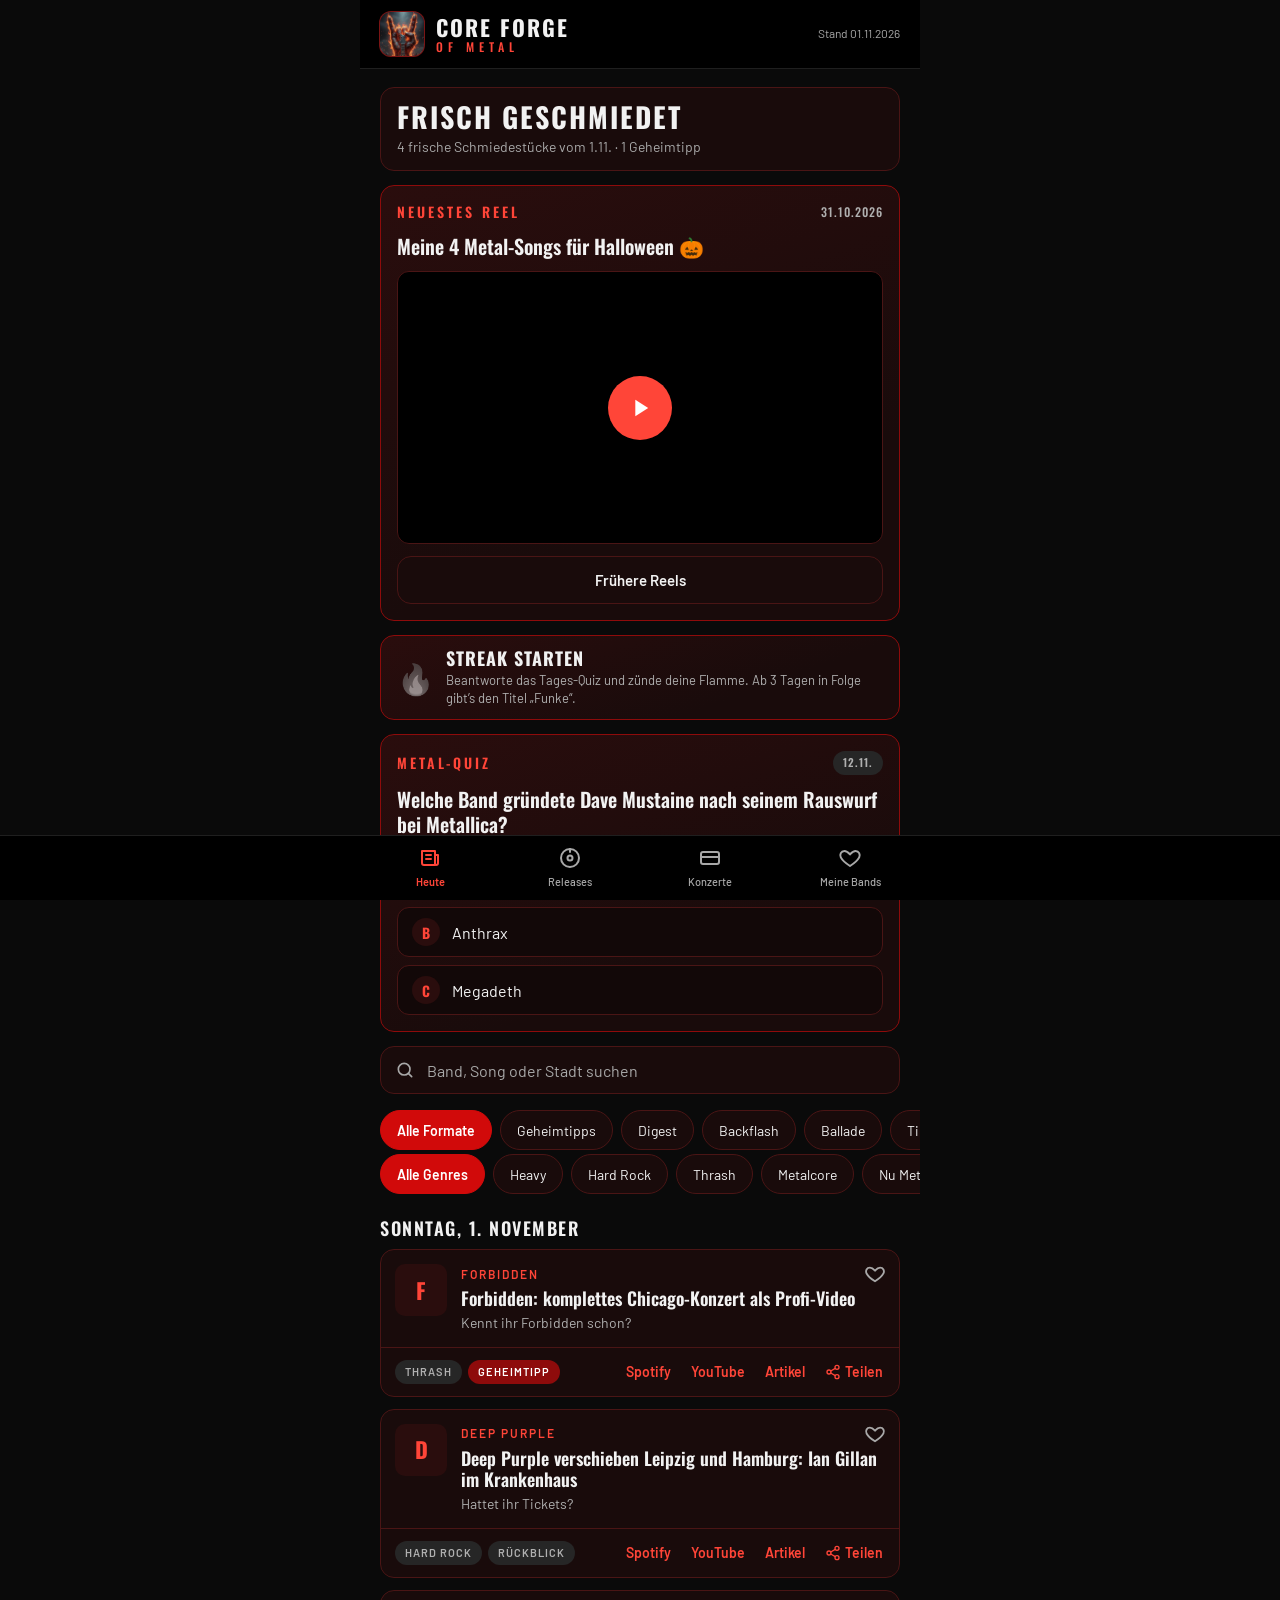
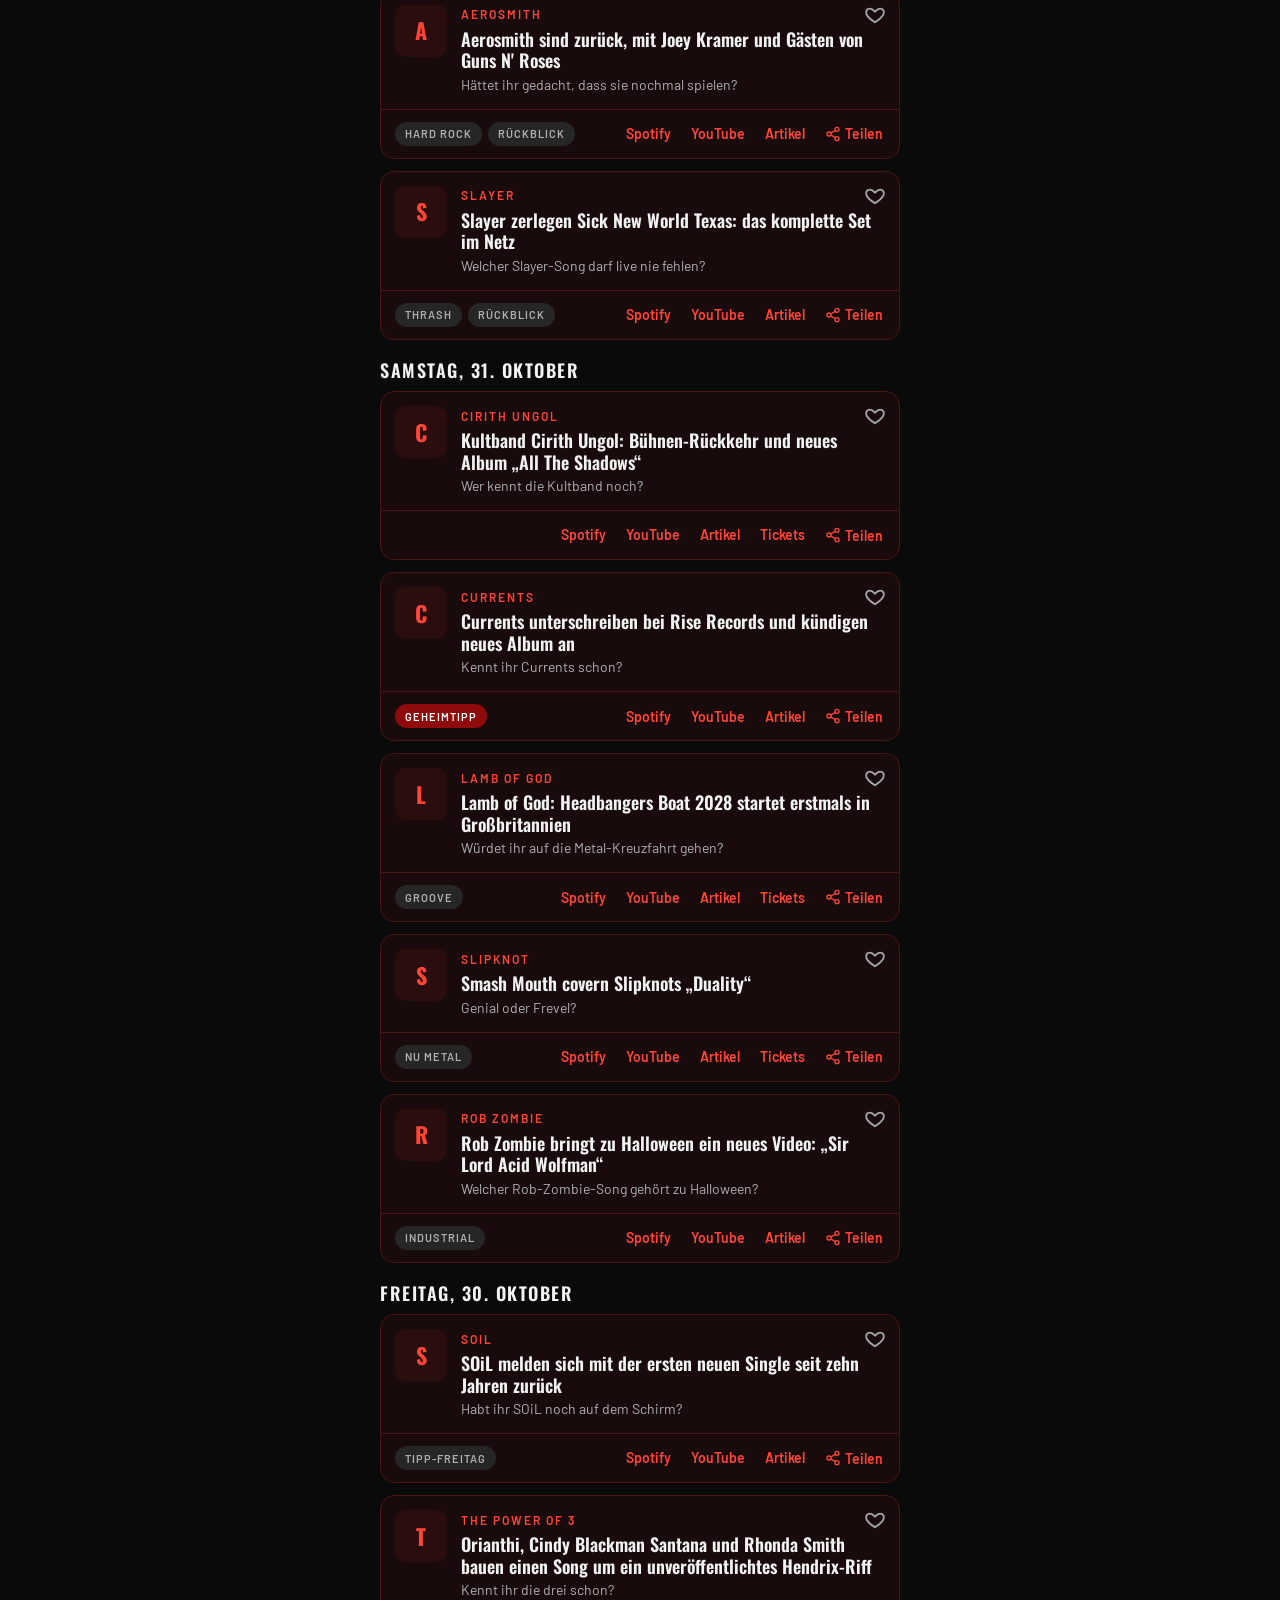
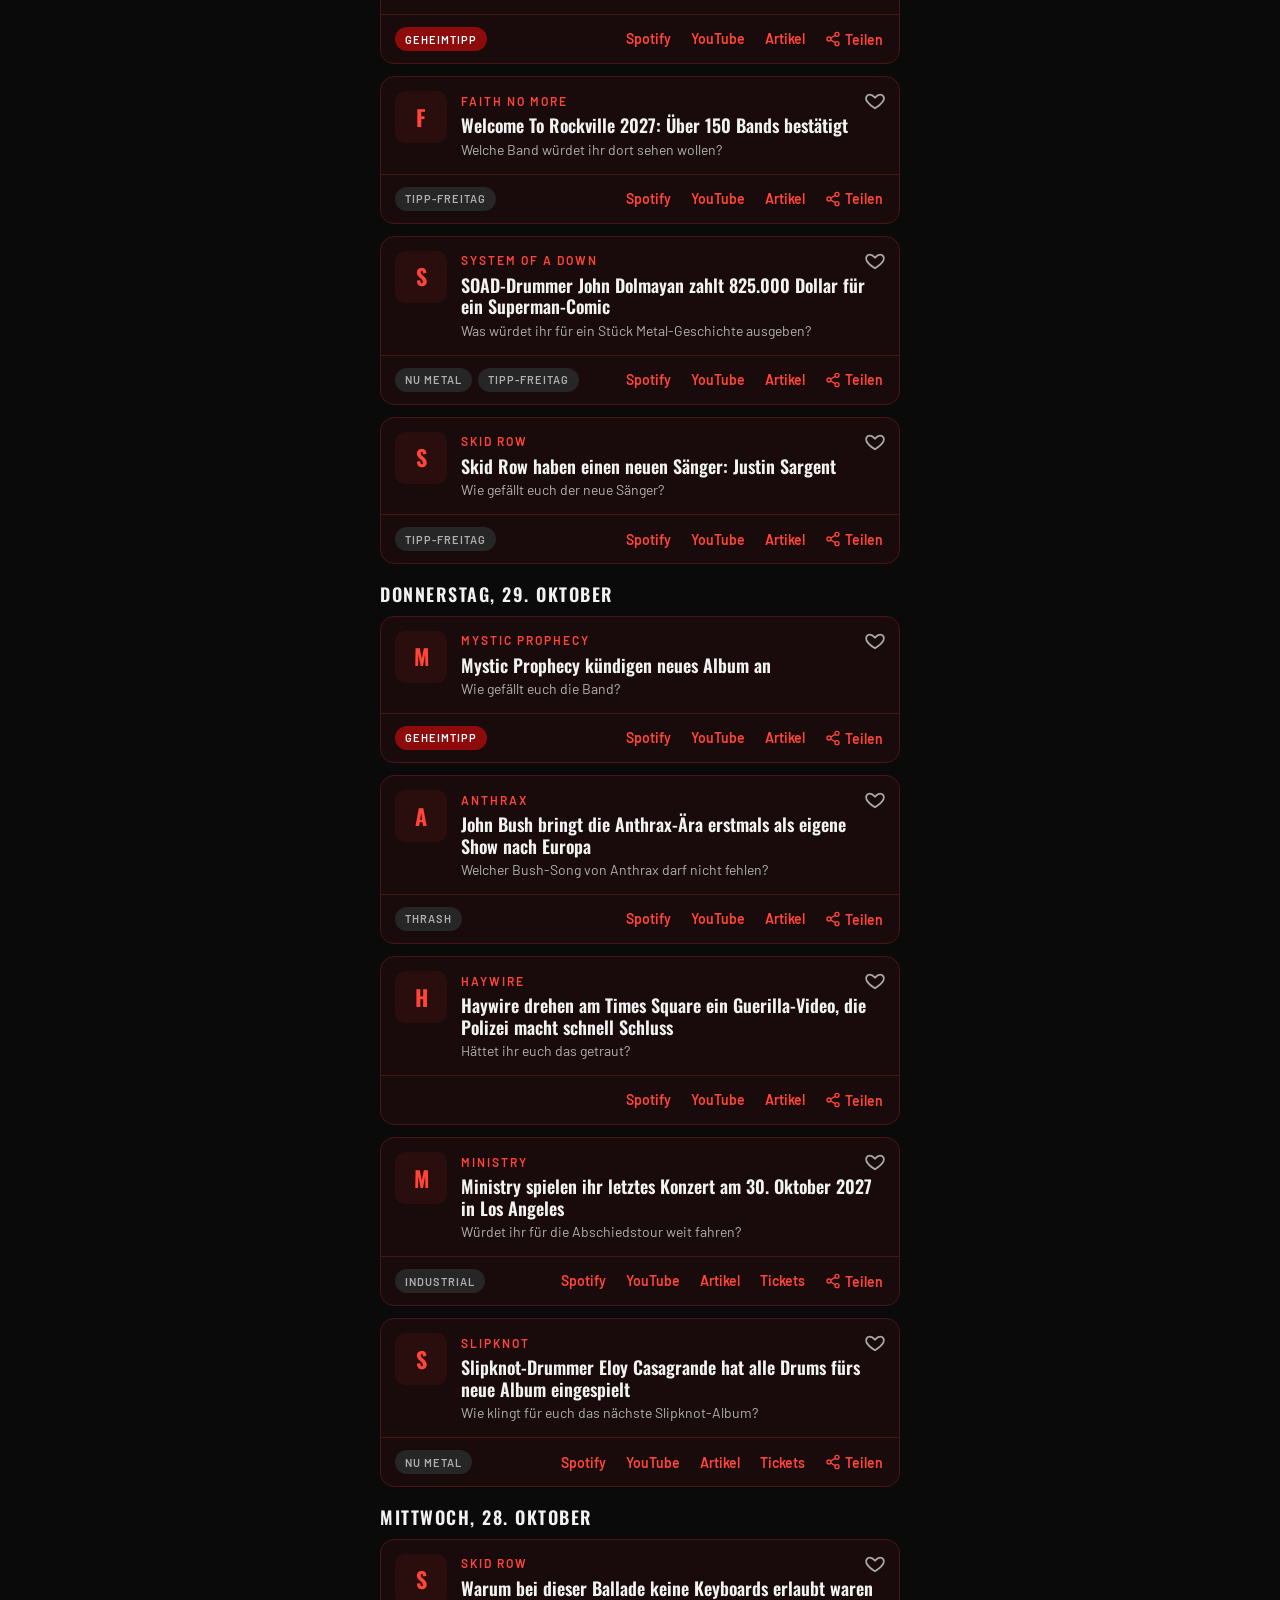
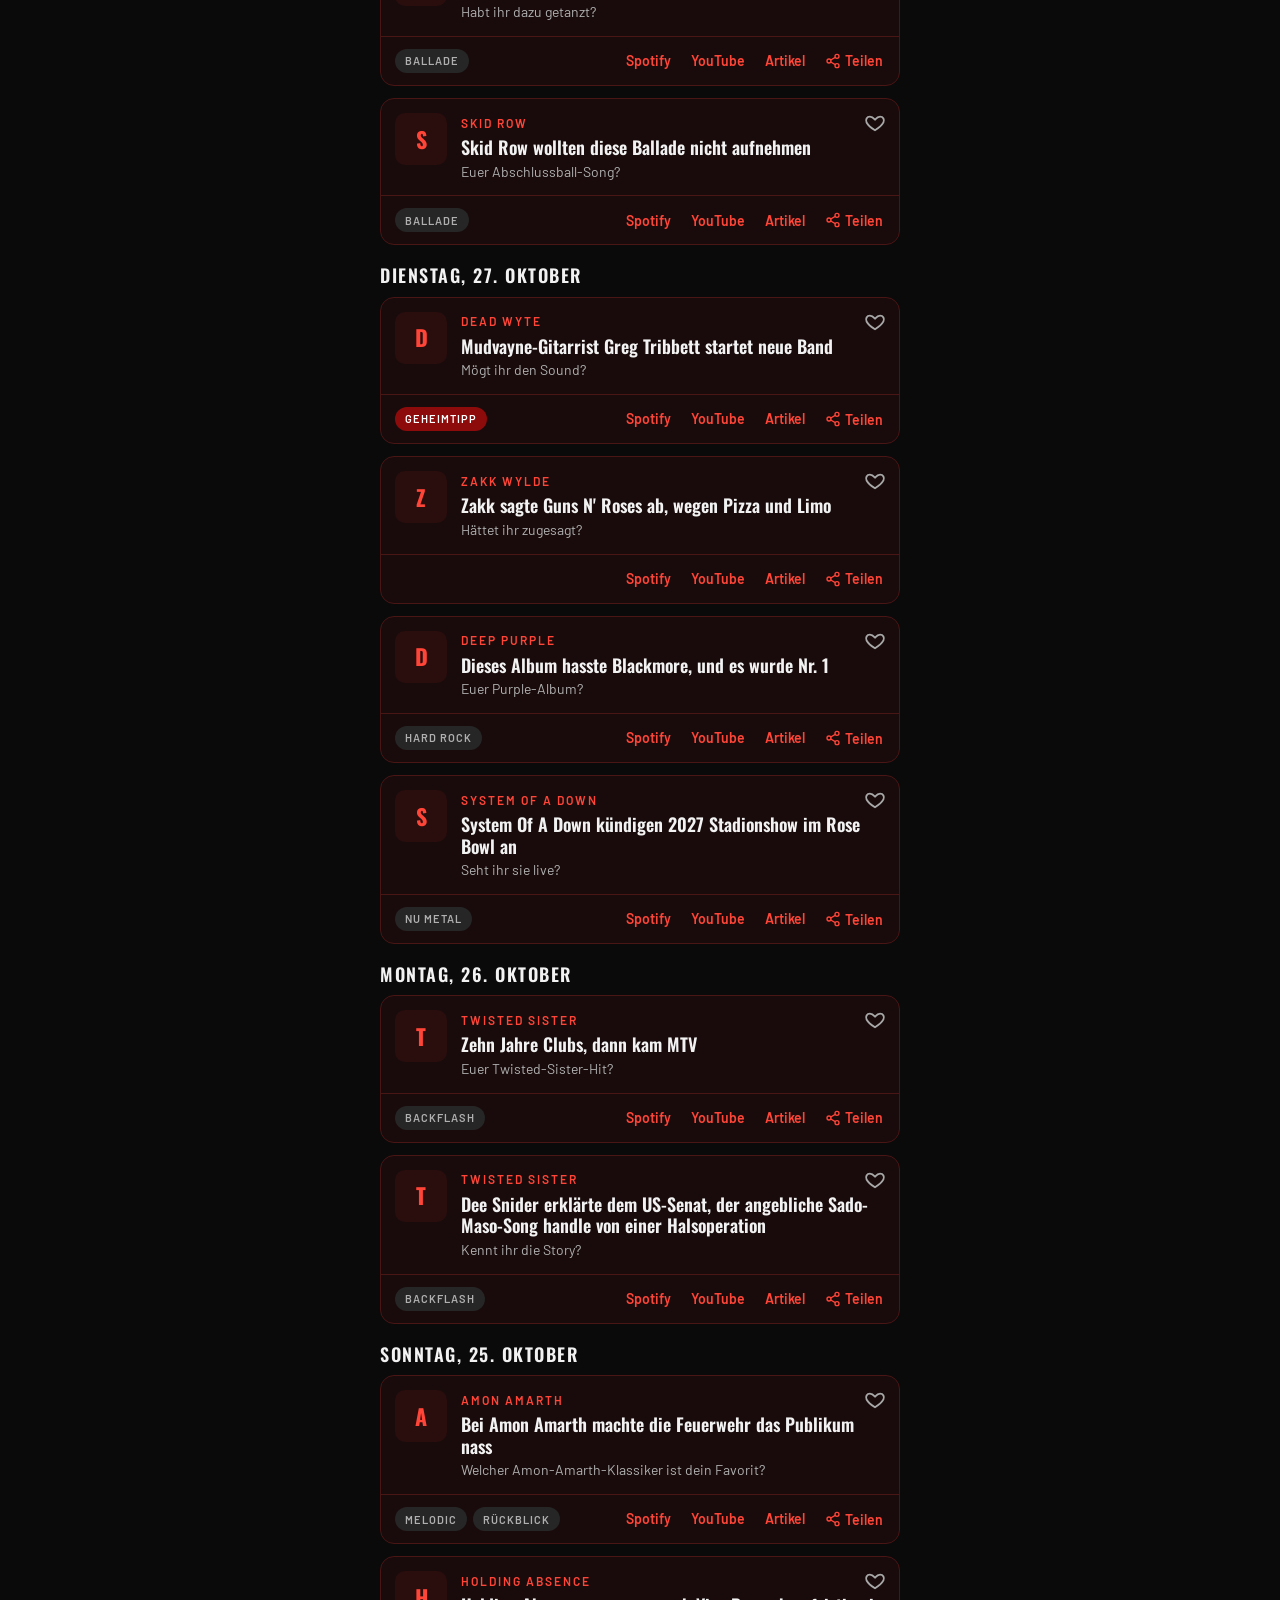
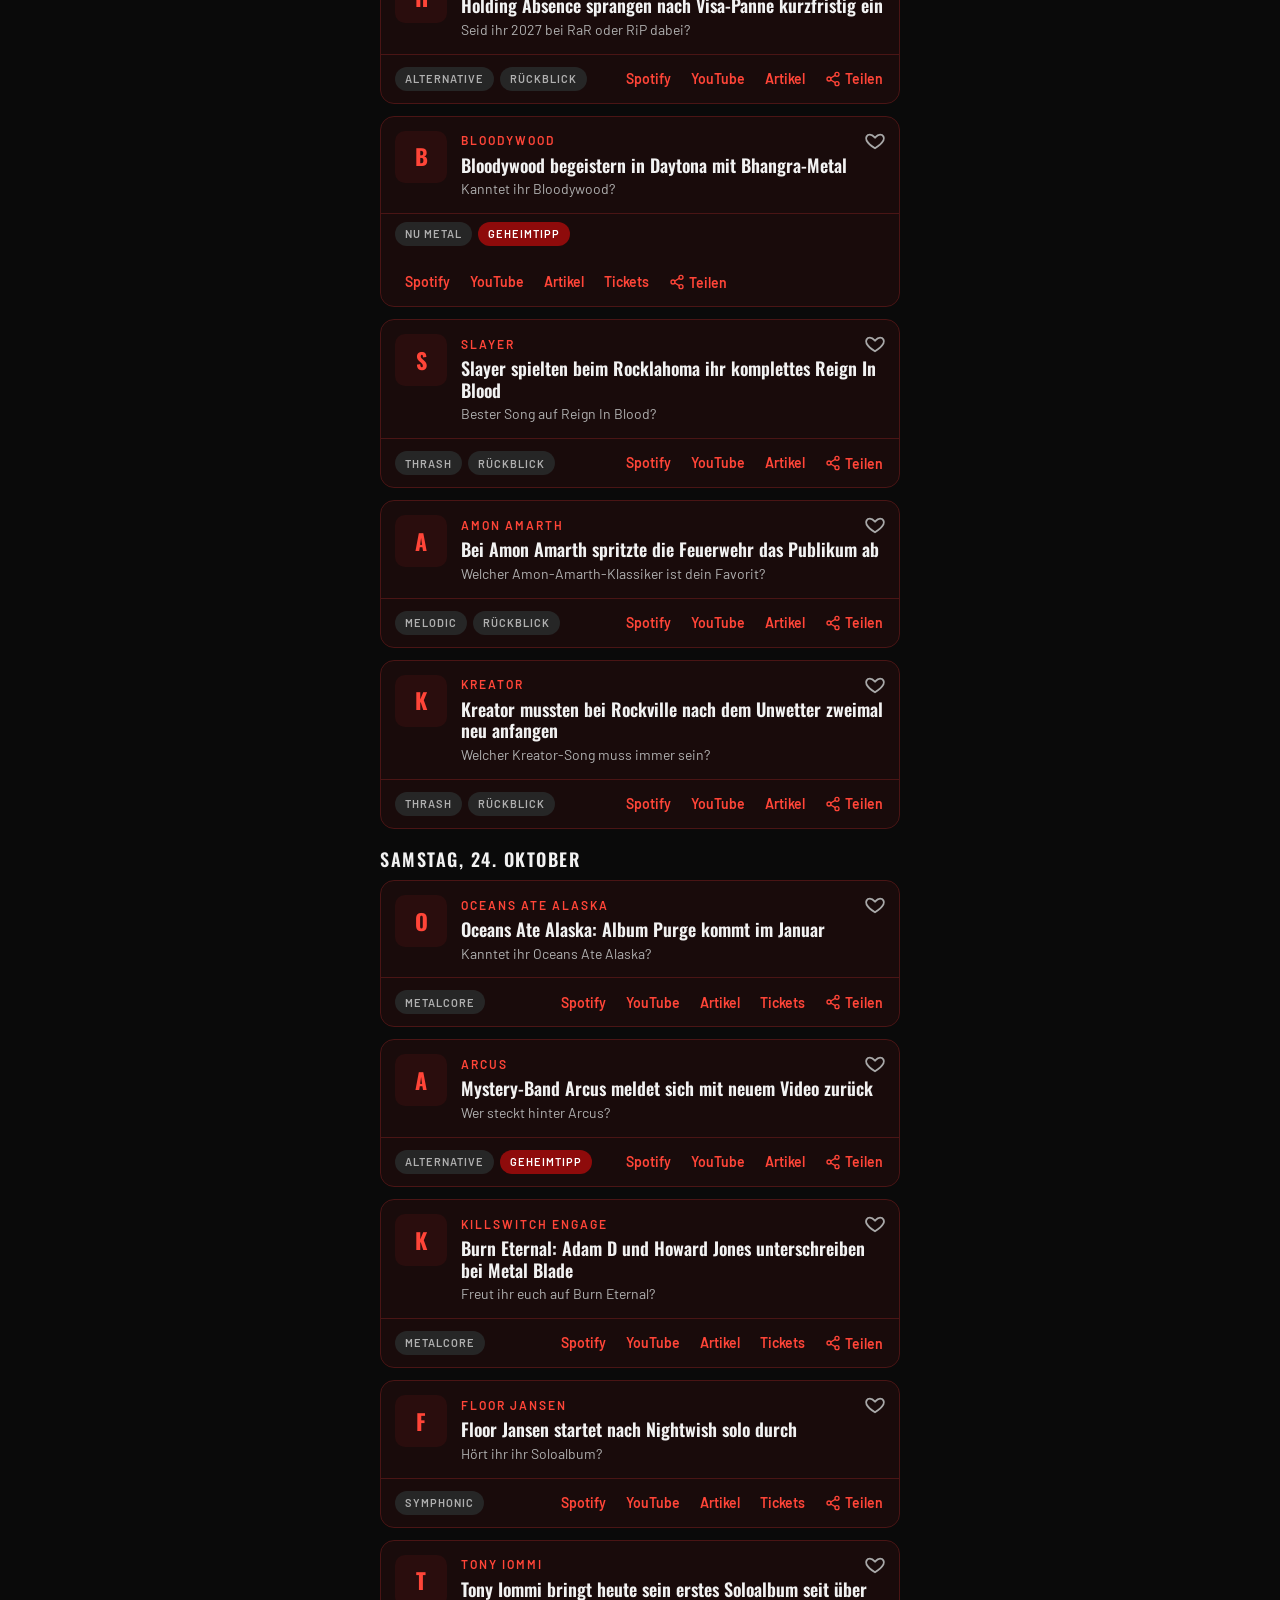
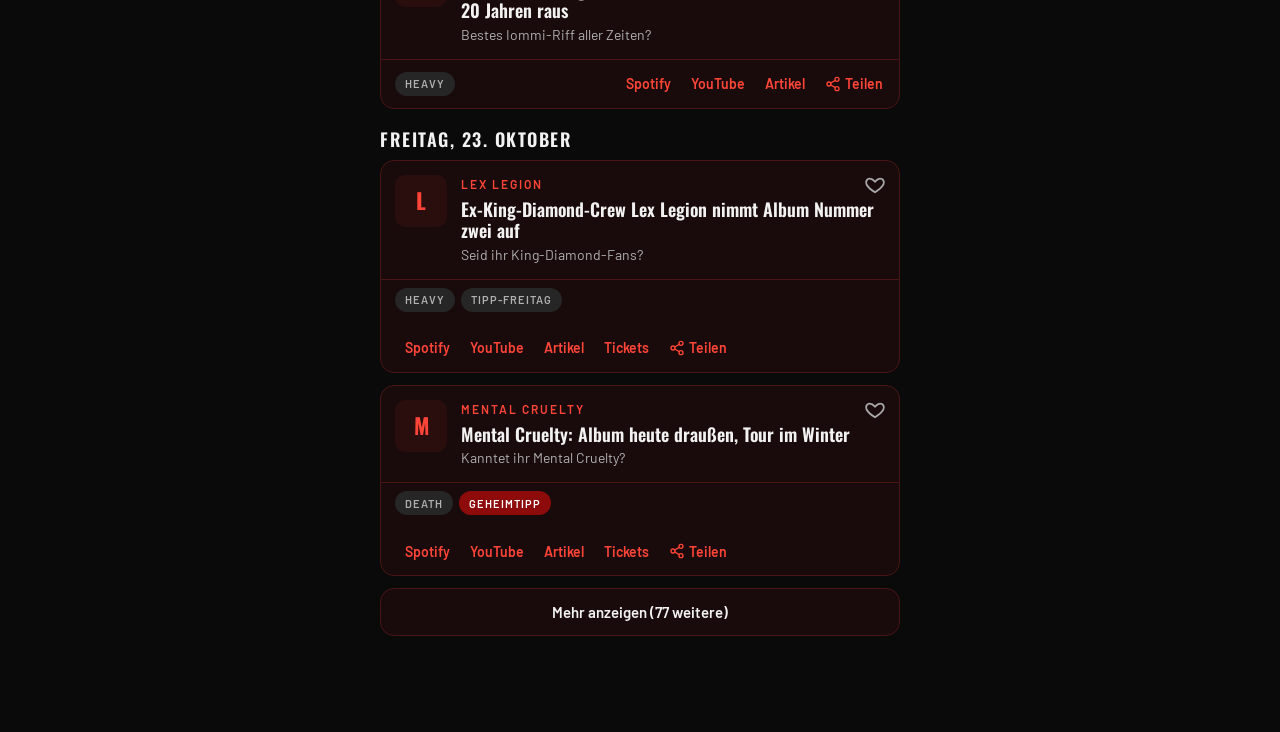
==== index.html @ 3e87880a "Add files via upload" ====
<!doctype html>
<html lang="de">
<head>
<meta charset="utf-8">
<meta name="viewport" content="width=device-width, initial-scale=1, viewport-fit=cover">
<title>Core Forge of Metal</title>
<meta name="description" content="Täglich Metal-News, Neuerscheinungen und Konzerte mit Ticketlinks – Core Forge of Metal.">
<meta name="theme-color" content="#000000">
<link rel="manifest" href="manifest.webmanifest">
<link rel="icon" type="image/png" sizes="32x32" href="icon-32.png">
<link rel="apple-touch-icon" href="icon-180.png">
<meta name="mobile-web-app-capable" content="yes">
<meta name="apple-mobile-web-app-capable" content="yes">
<meta name="apple-mobile-web-app-title" content="Core Forge">
<meta name="apple-mobile-web-app-status-bar-style" content="black">
<link rel="stylesheet" href="fonts.css">
<style>
:root{
  --bg:#0A0A0A; --bar:#000000; --line:#1F1F1F;
  --card:#190B0B; --card-line:#4A1515; --tint:#2A0D0D;
  --red:#D10A0A; --red-hi:#FF4538; --red-deep:#8E0B0B;
  --text:#F2F2F2; --muted:#A8A8A8; --soft:#B0B0B0;
}
*{box-sizing:border-box}
html{-webkit-text-size-adjust:100%}
body{margin:0;background:var(--bg);color:var(--text);font-family:'Barlow',system-ui,-apple-system,'Segoe UI',sans-serif;font-size:16px;line-height:1.4}
a{color:inherit}
button{font-family:inherit}
:focus-visible{outline:2px solid var(--red-hi);outline-offset:2px}

.app{max-width:560px;margin:0 auto;min-height:100vh;min-height:100dvh;display:flex;flex-direction:column}

.top{position:sticky;top:0;z-index:5;display:flex;align-items:center;justify-content:space-between;gap:12px;
  padding:calc(12px + env(safe-area-inset-top)) 20px 12px;background:var(--bar);border-bottom:1px solid var(--line)}
.brand{display:flex;align-items:center;gap:12px;min-width:0;text-decoration:none}
.brand img{width:44px;height:44px;border-radius:11px;display:block;flex:none;background:#2E0C0C;box-shadow:0 0 0 1px #7A1414}
.wm{display:flex;flex-direction:column;line-height:1}
.wm b{font-family:'Oswald',sans-serif;font-weight:700;font-size:22px;letter-spacing:2px;white-space:nowrap}
.wm span{font-family:'Oswald',sans-serif;font-weight:500;font-size:12px;letter-spacing:5px;color:var(--red-hi);margin-top:3px}
.stand{font-size:12px;color:var(--muted);text-align:right;line-height:1.3}

main{flex:1;padding:18px 20px calc(96px + env(safe-area-inset-bottom));display:flex;flex-direction:column;gap:14px;min-width:0}

.tabs{position:fixed;left:0;right:0;bottom:0;z-index:6;background:var(--bar);border-top:1px solid var(--line);padding-bottom:env(safe-area-inset-bottom)}
.tabs .in{display:flex;max-width:560px;margin:0 auto}
.tabs a{flex:1;min-height:64px;display:flex;flex-direction:column;align-items:center;justify-content:center;gap:4px;
  color:var(--muted);font-size:11px;font-weight:500;text-decoration:none}
.tabs a[aria-current="page"]{color:var(--red-hi);font-weight:600}
.tabs svg{display:block}

.head{display:flex;flex-direction:column;gap:4px;padding:14px 16px;background:var(--card);border:1px solid var(--card-line);border-radius:14px}
.head h1{margin:0;font-family:'Oswald',sans-serif;font-weight:700;font-size:28px;letter-spacing:2px;line-height:1.1}
.head p{margin:0;font-size:14px;color:var(--muted)}

.quiz{display:flex;flex-direction:column;gap:12px;padding:16px;background:linear-gradient(160deg,#2A0D0D 0%,var(--card) 70%);border:1px solid var(--red-deep);border-radius:14px}
.qk{display:flex;align-items:center;justify-content:space-between;font-family:'Oswald',sans-serif;font-weight:600;font-size:14px;letter-spacing:3px;color:var(--red-hi)}
.qq{margin:0;font-family:'Oswald',sans-serif;font-weight:600;font-size:20px;line-height:1.25}
.opts{display:flex;flex-direction:column;gap:8px}
.opt{display:flex;align-items:center;gap:12px;min-height:50px;padding:8px 14px;text-align:left;border:1px solid var(--card-line);border-radius:12px;background:#120808;color:var(--text);font-size:16px;cursor:pointer;width:100%}
.opt:disabled{cursor:default}
.opt .let{flex:none;width:28px;height:28px;border-radius:50%;background:var(--tint);color:var(--red-hi);font-family:'Oswald',sans-serif;font-weight:700;font-size:14px;display:flex;align-items:center;justify-content:center}
.opt .ot{flex:1;min-width:0;overflow-wrap:anywhere}
.opt .mark{flex:none;font-weight:700;font-size:18px}
.opt.ok{border-color:#2FBF71;background:#0E2417}
.opt.ok .mark{color:#4BE08E}
.opt.no{border-color:var(--red-hi);background:#2A0D0D}
.opt.no .mark{color:var(--red-hi)}
.res{display:flex;flex-direction:column;gap:4px;padding-top:4px;font-size:14px;line-height:1.4;color:var(--soft)}
.res strong{font-family:'Oswald',sans-serif;font-weight:700;font-size:16px;letter-spacing:1.5px}
.res .good{color:#4BE08E}.res .bad{color:var(--red-hi)}
.sr{position:absolute;left:-9999px}
.quiz.bar{padding:0}
.streak{display:flex;align-items:center;gap:12px;padding:12px 16px;background:linear-gradient(160deg,#2A0D0D 0%,var(--card) 70%);border:1px solid var(--red-deep);border-radius:14px}
.streak .sf{flex:none;font-size:30px;line-height:1}
.streak .sb{flex:1;min-width:0;display:flex;flex-direction:column;gap:2px}
.streak .st{font-family:'Oswald',sans-serif;font-weight:700;font-size:18px;letter-spacing:1px;line-height:1.2}
.streak .ss{font-size:13px;color:var(--soft);line-height:1.35}
.streak.off .sf{filter:grayscale(1);opacity:.55}
.streak .ok{color:#4BE08E}
.qbar{display:flex;align-items:center;gap:12px;width:100%;min-height:52px;padding:8px 16px;border:0;background:transparent;color:var(--text);text-align:left;cursor:pointer;border-radius:14px}
.qbar .qk-t{flex:none;font-family:'Oswald',sans-serif;font-weight:600;font-size:14px;letter-spacing:3px;color:var(--red-hi)}

.reel{display:flex;flex-direction:column;gap:12px;padding:16px;background:linear-gradient(160deg,#2A0D0D 0%,var(--card) 70%);border:1px solid var(--red-deep);border-radius:14px}
.reel .rk{display:flex;align-items:center;justify-content:space-between;font-family:'Oswald',sans-serif;font-weight:600;font-size:14px;letter-spacing:3px;color:var(--red-hi)}
.reel .rk .rd{font-size:12px;letter-spacing:1px;color:var(--soft);font-family:inherit;font-weight:400}
.reel .rt{margin:0;font-family:'Oswald',sans-serif;font-weight:600;font-size:20px;line-height:1.25}
.rframe{position:relative;width:100%;aspect-ratio:16/9;background:#000;border-radius:12px;overflow:hidden;border:1px solid var(--card-line)}
.rframe.play{aspect-ratio:auto;height:min(520px,72vh)}
.rframe img{width:100%;height:100%;object-fit:cover;display:block}
.rframe iframe{width:100%;height:100%;border:0;display:block}
.rplay{position:absolute;inset:0;display:flex;align-items:center;justify-content:center;width:100%;border:0;background:rgba(0,0,0,.28);cursor:pointer;color:#fff}
.rplay span{display:flex;align-items:center;justify-content:center;width:64px;height:64px;border-radius:50%;background:var(--red-hi,#E10600);box-shadow:0 2px 12px rgba(0,0,0,.5)}
.rmore[hidden]{display:none}
.rmore{display:flex;flex-direction:column;gap:6px;padding-top:2px}
.rmore a{display:flex;gap:10px;align-items:baseline;min-height:44px;padding:8px 0;color:var(--text);text-decoration:none;border-top:1px solid var(--card-line);font-size:15px}
.rmore a small{flex:none;color:var(--soft);font-size:12px}
.qbar .qb-s{flex:1;min-width:0;font-size:13px;color:var(--soft)}
.qbar svg{flex:none;color:var(--muted)}
.search{display:flex;align-items:center;gap:10px;height:48px;padding:0 14px;border:1px solid var(--card-line);border-radius:14px;background:var(--card)}
.search:focus-within{border-color:var(--red-hi)}
.search input{flex:1;min-width:0;border:0;outline:0;background:transparent;color:var(--text);font-family:inherit;font-size:16px}
.search input::placeholder{color:var(--muted)}
.search svg{flex:none}

.chips{display:flex;gap:8px;overflow-x:auto;scrollbar-width:none;margin:0 -20px;padding:2px 20px}
.chips::-webkit-scrollbar{display:none}
.chip{height:40px;padding:0 16px;flex:none;white-space:nowrap;border:1px solid var(--card-line);border-radius:20px;background:var(--card);color:var(--text);font-size:14px;cursor:pointer}
.chip[aria-pressed="true"]{background:var(--red);border-color:var(--red);color:#fff;font-weight:600}

.gh{margin:6px 0 -4px;font-family:'Oswald',sans-serif;font-weight:600;font-size:18px;letter-spacing:1.5px;text-transform:uppercase}
.list{display:flex;flex-direction:column;gap:12px}

.card{display:flex;flex-direction:column;background:var(--card);border:1px solid var(--card-line);border-radius:14px}
.row{display:flex;gap:14px;padding:14px;min-width:0}
.avatar{width:52px;height:52px;flex:none;border-radius:10px;background:var(--tint);display:flex;align-items:center;justify-content:center;
  font-family:'Oswald',sans-serif;font-weight:700;font-size:22px;color:var(--red-hi)}
.avatar.pic{width:64px;height:64px;overflow:hidden;background:#000;box-shadow:0 0 0 1px var(--card-line)}
.avatar.pic img{width:100%;height:100%;object-fit:cover;display:block}
.body{display:flex;flex-direction:column;gap:4px;min-width:0;flex:1}
.band{font-size:12px;font-weight:600;letter-spacing:2px;color:var(--red-hi);text-transform:uppercase;overflow-wrap:anywhere}
.hl{font-family:'Oswald',sans-serif;font-weight:600;font-size:18px;line-height:1.2;overflow-wrap:anywhere}
.q{font-size:14px;line-height:1.35;color:var(--soft)}
.foot{display:flex;align-items:center;justify-content:space-between;gap:8px;flex-wrap:wrap;padding:2px 6px 2px 14px;border-top:1px solid var(--card-line)}
.pills{display:flex;align-items:center;gap:6px;flex-wrap:wrap;padding:6px 0}
.pill{height:24px;padding:0 10px;border-radius:12px;background:#262626;color:var(--soft);font-size:11px;font-weight:600;letter-spacing:1px;display:inline-flex;align-items:center;text-transform:uppercase}
.pill.hot{background:var(--red-deep);color:#fff}
.acts{display:flex;gap:0}
.lnk{min-height:44px;padding:0 10px;display:inline-flex;align-items:center;color:var(--red-hi);font-weight:600;font-size:14px;text-decoration:none}

.date{width:58px;height:64px;flex:none;border-radius:10px;background:var(--red-deep);display:flex;flex-direction:column;align-items:center;justify-content:center;line-height:1.05;color:#fff}
.date small{font-size:11px;font-weight:600;letter-spacing:1px}
.date b{font-family:'Oswald',sans-serif;font-weight:700;font-size:26px}
.when{align-items:center}
.sub{font-size:13px;color:var(--soft);overflow-wrap:anywhere}
.where{font-size:13px;font-weight:600;color:var(--red-hi)}
.ticket{display:flex;flex-direction:column;align-items:center;gap:4px;flex:none;max-width:120px}
.btn{min-height:44px;padding:0 14px;border-radius:10px;background:var(--red);color:#fff;font-weight:600;font-size:14px;text-decoration:none;display:inline-flex;align-items:center;gap:6px}
.ticket small{font-size:11px;color:var(--muted);max-width:100%;overflow:hidden;text-overflow:ellipsis;white-space:nowrap}

.empty{padding:28px 16px;text-align:center;color:var(--muted);border:1px dashed var(--card-line);border-radius:14px;display:flex;flex-direction:column;align-items:center;gap:12px}
.empty strong{color:var(--text);font-family:'Oswald',sans-serif;font-weight:600;font-size:18px;letter-spacing:1px}
.more,.again{min-height:48px;padding:0 20px;border:1px solid var(--card-line);border-radius:14px;background:var(--card);color:var(--text);font-weight:600;font-size:15px;cursor:pointer}
.again{background:var(--red);border-color:var(--red);color:#fff}
.note{font-size:12px;color:var(--muted);text-align:center;padding:8px 0 0}
.bandrow{display:flex;align-items:center;justify-content:space-between;gap:8px;min-width:0}
.fav{flex:none;width:40px;height:40px;margin:-10px -10px -10px 0;border:0;background:transparent;color:var(--muted);cursor:pointer;display:inline-flex;align-items:center;justify-content:center;border-radius:20px}
.fav[aria-pressed="true"]{color:var(--red-hi)}
.share{min-height:44px;padding:0 10px;display:inline-flex;align-items:center;gap:4px;border:0;background:transparent;color:var(--red-hi);font-weight:600;font-size:14px;cursor:pointer}
.mychips{display:flex;flex-wrap:wrap;gap:8px}
.mychip{height:36px;padding:0 8px 0 14px;display:inline-flex;align-items:center;gap:6px;border:1px solid var(--red-deep);border-radius:18px;background:var(--tint);color:var(--text);font-size:14px;cursor:pointer}
.mychip span{color:var(--muted);font-size:16px;line-height:1}
.sugg{display:flex;flex-wrap:wrap;gap:8px}
.sugg .chip{height:36px}
.sec{display:flex;flex-direction:column;gap:12px}

/* Start-Animation: Die Schmiede wird angeheizt */
#splash{position:fixed;inset:0;z-index:100;display:flex;flex-direction:column;align-items:center;justify-content:center;gap:22px;
  background:radial-gradient(ellipse at 50% 62%,#3A0D0A 0%,#140505 45%,#000 80%);opacity:1;transition:opacity .5s ease}
#splash.out{opacity:0;pointer-events:none}
#splash .logo{position:relative;width:132px;height:132px;border-radius:30px;display:block;background:#2E0C0C;
  box-shadow:0 0 0 1px #7A1414,0 0 40px 6px rgba(209,10,10,.55)}
#splash .name{font-family:'Oswald',sans-serif;font-weight:700;font-size:26px;letter-spacing:4px;text-align:center;line-height:1.05}
#splash .name span{display:block;font-weight:500;font-size:13px;letter-spacing:7px;color:var(--red-hi);margin-top:6px}
#splash .heat{width:200px;height:6px;border-radius:3px;background:#2A0D0D;overflow:hidden}
#splash .heat i{display:block;height:100%;width:100%;border-radius:3px;background:linear-gradient(90deg,#8E0B0B,#FF4538,#FFB347);transform-origin:left;transform:scaleX(.08)}
#splash .msg{font-family:'Oswald',sans-serif;font-weight:500;font-size:13px;letter-spacing:3px;color:var(--muted);text-transform:uppercase;text-align:center;padding:0 24px}
#splash .sparks{position:absolute;left:0;right:0;bottom:0;height:60%;overflow:hidden;pointer-events:none}
#splash .sparks b{position:absolute;bottom:-10px;width:4px;height:4px;border-radius:50%;background:#FFB347;box-shadow:0 0 8px 2px rgba(255,120,40,.8);opacity:0}
@media (prefers-reduced-motion:no-preference){
  #splash .logo{animation:glow 1.3s ease-in-out infinite alternate}
  #splash .heat i{animation:heat 1.6s cubic-bezier(.3,.1,.2,1) forwards}
  #splash .sparks b{animation:rise 2.4s ease-out infinite}
  #splash .sparks b:nth-child(1){left:12%;animation-delay:.0s}
  #splash .sparks b:nth-child(2){left:27%;animation-delay:.7s;width:3px;height:3px}
  #splash .sparks b:nth-child(3){left:41%;animation-delay:1.3s}
  #splash .sparks b:nth-child(4){left:58%;animation-delay:.3s;width:3px;height:3px}
  #splash .sparks b:nth-child(5){left:73%;animation-delay:1.0s}
  #splash .sparks b:nth-child(6){left:88%;animation-delay:1.7s;width:3px;height:3px}
  @keyframes glow{from{box-shadow:0 0 0 1px #7A1414,0 0 26px 2px rgba(209,10,10,.4)}to{box-shadow:0 0 0 1px #B01818,0 0 56px 12px rgba(255,69,56,.7)}}
  @keyframes heat{to{transform:scaleX(1)}}
  @keyframes rise{0%{transform:translateY(0) translateX(0);opacity:0}15%{opacity:1}100%{transform:translateY(-52vh) translateX(18px);opacity:0}}
}
@media (prefers-reduced-motion:reduce){#splash .heat i{transform:scaleX(1)}}

@media (prefers-reduced-motion:no-preference){
  .chip,.btn,.lnk,.more{transition:background-color .15s,color .15s,border-color .15s}
}
</style>
<script defer src="https://cloud.umami.is/script.js" data-website-id="c1e14aed-bec6-45b7-9173-d018866ce0a5" data-domains="coreforgeofmetal.de"></script>
</head>
<body>
<div id="splash" role="status" aria-live="polite">
  <div class="sparks" aria-hidden="true"><b></b><b></b><b></b><b></b><b></b><b></b></div>
  <img class="logo" src="icon-192.png" width="132" height="132" alt="">
  <div class="name">CORE FORGE<span>OF METAL</span></div>
  <div class="heat" aria-hidden="true"><i></i></div>
  <div class="msg">Die Schmiede wird angeheizt …</div>
</div>
<script>
(function () {
  try {
    if (sessionStorage.getItem('cfom-splash')) { var s = document.getElementById('splash'); if (s) s.parentNode.removeChild(s); }
    else { sessionStorage.setItem('cfom-splash', '1'); }
  } catch (e) {}
})();
</script>
<div class="app">
  <header class="top">
    <a class="brand" href="#news" aria-label="Core Forge of Metal – zu den News">
      <img src="icon-192.png" width="44" height="44" alt="">
      <span class="wm"><b>CORE FORGE</b><span>OF METAL</span></span>
    </a>
    <div class="stand" id="stand" aria-live="polite"></div>
  </header>
  <main id="view" tabindex="-1">
    <noscript><p class="empty">Für diese App wird JavaScript benötigt. Aktiviere es in deinem Browser und lade die Seite neu.</p></noscript>
  </main>
  <nav class="tabs" aria-label="Hauptnavigation"><div class="in" id="tabs"></div></nav>
</div>

<script>
(function () {
  'use strict';

  /* ---------- Hilfsfunktionen ---------- */
  var DATA_URL = 'data/data.json';
  var PAGE = 40;

  function el(tag, props) {
    var n = document.createElement(tag);
    if (props) Object.keys(props).forEach(function (k) {
      var v = props[k];
      if (v === null || v === undefined || v === false) return;
      if (k === 'class') n.className = v;
      else if (k === 'text') n.textContent = v;
      else if (k.indexOf('on') === 0) n.addEventListener(k.slice(2), v);
      else n.setAttribute(k, v === true ? '' : v);
    });
    for (var i = 2; i < arguments.length; i++) append(n, arguments[i]);
    return n;
  }
  function append(n, c) {
    if (c === null || c === undefined || c === false) return;
    if (Array.isArray(c)) { c.forEach(function (x) { append(n, x); }); return; }
    n.appendChild(c.nodeType ? c : document.createTextNode(String(c)));
  }
  function svg(path, size, extra) {
    var t = document.createElement('template');
    t.innerHTML = '<svg width="' + (size || 24) + '" height="' + (size || 24) + '" viewBox="0 0 24 24" fill="none" stroke="currentColor" stroke-width="2" stroke-linecap="round" stroke-linejoin="round" aria-hidden="true"' + (extra || '') + '>' + path + '</svg>';
    return t.content.firstChild;
  }
  function safeUrl(u) { return (typeof u === 'string' && /^https?:\/\//i.test(u)) ? u : null; }
  function host(u) { try { return new URL(u).hostname.replace(/^www\./, ''); } catch (e) { return ''; } }
  function norm(s) { return String(s || '').normalize('NFD').replace(/[̀-ͯ]/g, '').toLowerCase(); }
  function parseDay(s) {
    var m = /^(\d{4})-(\d{2})-(\d{2})/.exec(s || '');
    return m ? new Date(+m[1], +m[2] - 1, +m[3]) : null;
  }
  var now = new Date();
  var today = new Date(now.getFullYear(), now.getMonth(), now.getDate());
  function dayDiff(d) { return Math.round((d - today) / 86400000); }
  var MON = ['JAN', 'FEB', 'MÄR', 'APR', 'MAI', 'JUN', 'JUL', 'AUG', 'SEP', 'OKT', 'NOV', 'DEZ'];
  function dayHeading(d) {
    var diff = dayDiff(d);
    if (diff === 0) return 'Heute';
    if (diff === -1) return 'Gestern';
    var o = { weekday: 'long', day: 'numeric', month: 'long' };
    if (d.getFullYear() !== today.getFullYear()) o.year = 'numeric';
    return d.toLocaleDateString('de-DE', o);
  }
  function monthHeading(d) {
    return d.toLocaleDateString('de-DE', { month: 'long', year: 'numeric' });
  }
  var regionNames = null;
  try { regionNames = new Intl.DisplayNames(['de'], { type: 'region' }); } catch (e) { /* ältere Browser */ }
  function country(code) {
    if (!code) return '';
    try { return regionNames ? regionNames.of(String(code).toUpperCase()) : code; } catch (e) { return code; }
  }
  function groupBy(items, keyFn) {
    var groups = [], idx = {};
    items.forEach(function (it) {
      var k = keyFn(it);
      if (!(k in idx)) { idx[k] = groups.length; groups.push({ key: k, items: [] }); }
      groups[idx[k]].items.push(it);
    });
    return groups;
  }

  /* ---------- Umami-Ereignisse ---------- */
  function track(name) { try { if (window.umami && typeof window.umami.track === 'function') window.umami.track(name); } catch (e) { /* egal */ } }

  /* ---------- Meine Bands (nur im Browser dieses Geräts gespeichert) ---------- */
  var FAV_KEY = 'cfom-fav';
  function favList() { try { var v = JSON.parse(localStorage.getItem(FAV_KEY) || '[]'); return Array.isArray(v) ? v : []; } catch (e) { return []; } }
  function favSave(v) { try { localStorage.setItem(FAV_KEY, JSON.stringify(v)); } catch (e) { /* ohne Speicher weiter */ } }
  function isFav(slug) { return !!slug && favList().indexOf(slug) !== -1; }
  function toggleFav(slug) {
    var v = favList(), i = v.indexOf(slug);
    if (i === -1) { v.push(slug); track('fav-add'); } else { v.splice(i, 1); track('fav-remove'); }
    favSave(v);
    return i === -1;
  }
  var HEART = '<path d="M12 20s-7-4.4-9.2-8.6C1.4 8.6 3 5 6.5 5c2 0 3.5 1.2 5.5 3.4C14 6.2 15.5 5 17.5 5 21 5 22.6 8.6 21.2 11.4 19 15.6 12 20 12 20z"/>';
  function favBtn(slug, band) {
    if (!slug) return null;
    var on = isFav(slug);
    var b = el('button', { class: 'fav', type: 'button', 'aria-pressed': on ? 'true' : 'false',
      'aria-label': (on ? band + ' aus Meine Bands entfernen' : band + ' zu Meine Bands hinzufügen'),
      onclick: function () {
        var now = toggleFav(slug);
        if (state.tab === 'fav') { renderView(); return; }
        document.querySelectorAll('.fav[data-slug="' + slug + '"]').forEach(function (x) {
          x.setAttribute('aria-pressed', now ? 'true' : 'false');
          x.setAttribute('aria-label', now ? band + ' aus Meine Bands entfernen' : band + ' zu Meine Bands hinzufügen');
          x.replaceChild(svg(HEART, 22, now ? ' fill="currentColor"' : ''), x.firstChild);
        });
      } }, svg(HEART, 22, on ? ' fill="currentColor"' : ''));
    b.setAttribute('data-slug', slug);
    return b;
  }

  /* ---------- Teilen ---------- */
  var APP_URL = 'https://www.coreforgeofmetal.de';
  function shareBtn(n) {
    var text = (n.band ? n.band + ': ' : '') + (n.headline || '') + ' \u2013 mehr in der Core Forge App:';
    return el('button', { class: 'share', type: 'button', 'aria-label': 'Meldung teilen: ' + (n.headline || ''),
      onclick: function () {
        track('share');
        if (navigator.share) { navigator.share({ title: 'Core Forge of Metal', text: text, url: APP_URL }).catch(function () {}); }
        else { window.open('https://wa.me/?text=' + encodeURIComponent(text + ' ' + APP_URL), '_blank', 'noopener'); }
      } }, svg('<circle cx="18" cy="5" r="3"/><circle cx="6" cy="12" r="3"/><circle cx="18" cy="19" r="3"/><path d="M8.6 13.5l6.8 4M15.4 6.5l-6.8 4"/>', 16), 'Teilen');
  }

  /* ---------- Daten ---------- */
  var data = null, bandMap = {}, ticketByBand = {};
  function bandGenres(slug) { return (bandMap[slug] && bandMap[slug].genres) || []; }

  function load() {
    return fetch(DATA_URL, { cache: 'no-cache' }).then(function (r) {
      if (!r.ok) throw new Error('HTTP ' + r.status);
      return r.json();
    }).then(function (d) {
      d = d || {};
      ['bands', 'news', 'concerts', 'releases', 'quiz', 'reels'].forEach(function (k) { if (!Array.isArray(d[k])) d[k] = []; });
      d.news = d.news.filter(function (n) { var x = parseDay(n && n.date); return !x || x <= today; });
      data = d;
      bandMap = {};
      d.bands.forEach(function (b) { if (b && b.slug) bandMap[b.slug] = b; });
      ticketByBand = {};
      d.concerts.forEach(function (c) {
        if (!c || !c.band_slug || !safeUrl(c.ticket_url)) return;
        var dt = parseDay(c.date);
        if (!dt || dt < today) return;
        var cur = ticketByBand[c.band_slug];
        var isDe = String(c.country).toUpperCase() === 'DE', curDe = cur && String(cur.country).toUpperCase() === 'DE';
        if (!cur || (isDe && !curDe) || (isDe === curDe && String(c.date) < String(cur.date))) ticketByBand[c.band_slug] = c;
      });
    });
  }

  /* Dynamische Zeile unter "Frisch geschmiedet" */
  function newsSub() {
    var fallback = 'Die Metal-News des Tages – heiß vom Amboss.';
    if (!data || !data.news.length) return fallback;
    var max = '';
    data.news.forEach(function (n) { if (n.date && String(n.date) > max) max = String(n.date); });
    var d = parseDay(max);
    if (!d) return fallback;
    var items = data.news.filter(function (n) { return String(n.date) === max; });
    var tips = items.filter(function (n) { return n.is_tip === true; }).length;
    var diff = dayDiff(d);
    var when = diff === 0 ? 'heute' : diff === -1 ? 'gestern' : 'vom ' + d.toLocaleDateString('de-DE', { day: 'numeric', month: 'numeric' });
    var s = items.length + (items.length === 1 ? ' frisches Schmiedestück ' : ' frische Schmiedestücke ') + when;
    if (tips) s += ' · ' + tips + (tips === 1 ? ' Geheimtipp' : ' Geheimtipps');
    return s;
  }


  /* ---------- Reel des Tages ---------- */
  function ytId(u) {
    var m = String(u || '').match(/(?:youtube\.com\/(?:shorts\/|embed\/|watch\?(?:.*&)?v=)|youtu\.be\/)([A-Za-z0-9_-]{11})/);
    return m ? m[1] : null;
  }
  function sortedReels() {
    return (data.reels || []).filter(function (r) { return r && r.title && safeUrl(r.url); })
      .sort(function (a, b) { return String(b.date).localeCompare(String(a.date)); });
  }
  function reelCard() {
    var list = sortedReels();
    if (!list.length) return null;
    var r = list[0];
    var d = parseDay(r.date), diff = d ? dayDiff(d) : null;
    var kicker = diff === 0 ? 'REEL DES TAGES' : 'NEUESTES REEL';
    var when = d ? d.toLocaleDateString('de-DE', { day: 'numeric', month: 'numeric', year: 'numeric' }) : '';
    var box = el('section', { class: 'reel', 'aria-label': 'Reel des Tages' });
    box.appendChild(el('div', { class: 'rk' }, el('span', null, kicker), el('span', { class: 'rd' }, when)));
    box.appendChild(el('h2', { class: 'rt' }, r.title));
    var id = ytId(r.url);
    if (id) {
      var frame = el('div', { class: 'rframe' });
      var img = el('img', { src: 'https://i.ytimg.com/vi/' + id + '/hqdefault.jpg', alt: '', loading: 'lazy' });
      img.addEventListener('error', function () { img.style.display = 'none'; });
      var btn = el('button', { class: 'rplay', type: 'button', 'aria-label': 'Reel abspielen: ' + r.title,
        onclick: function () {
          frame.className = 'rframe play';
          frame.textContent = '';
          frame.appendChild(el('iframe', { src: 'https://www.youtube-nocookie.com/embed/' + id + '?autoplay=1&rel=0&playsinline=1',
            title: r.title, allow: 'autoplay; encrypted-media; picture-in-picture; fullscreen', allowfullscreen: true }));
        } }, el('span', null, svg('<path d="M8 5v14l11-7z" fill="currentColor" stroke="none"/>', 28)));
      frame.appendChild(img); frame.appendChild(btn);
      box.appendChild(frame);
    } else {
      box.appendChild(link(r.url, 'Reel ansehen', 'Reel ansehen: ' + r.title));
    }
    if (list.length > 1) {
      var more = el('div', { class: 'rmore', hidden: true });
      list.slice(1, 11).forEach(function (x) {
        more.appendChild(el('a', { href: safeUrl(x.url), target: '_blank', rel: 'noopener noreferrer' },
          el('small', null, (parseDay(x.date) ? parseDay(x.date).toLocaleDateString('de-DE', { day: 'numeric', month: 'numeric' }) : '')), x.title));
      });
      var tog = el('button', { class: 'more', type: 'button', 'aria-expanded': 'false', onclick: function () {
        var open = more.hasAttribute('hidden');
        if (open) more.removeAttribute('hidden'); else more.setAttribute('hidden', '');
        tog.setAttribute('aria-expanded', open ? 'true' : 'false');
        tog.textContent = open ? 'Frühere Reels ausblenden' : 'Frühere Reels';
      } }, 'Frühere Reels');
      box.appendChild(tog); box.appendChild(more);
    }
    return box;
  }

  /* ---------- Quiz ---------- */
  function latestQuiz() {
    var list = (data.quiz || []).filter(function (q) {
      var d = parseDay(q.date);
      return d && d <= today && q.question && Array.isArray(q.options) && q.options.length >= 2 && typeof q.correct === 'number';
    }).sort(function (a, b) { return String(b.date).localeCompare(String(a.date)); });
    return list[0] || null;
  }
  function quizGet(id) { try { var v = localStorage.getItem('cfom-quiz-' + id); return v === null ? null : +v; } catch (e) { return null; } }
  function quizSet(id, v) { try { localStorage.setItem('cfom-quiz-' + id, String(v)); } catch (e) { /* ohne Speicher weiter */ }
  }
  /* ---------- Streak (nur im Browser dieses Geräts gespeichert) ---------- */
  var STREAK_KEY = 'cfom-streak';
  var TITLES = [{ n: 3, t: 'Funke' }, { n: 7, t: 'Glut' }, { n: 30, t: 'Inferno' }];
  function dkey(d) { return d.getFullYear() + '-' + ('0' + (d.getMonth() + 1)).slice(-2) + '-' + ('0' + d.getDate()).slice(-2); }
  function weekKey(d) {
    var t = new Date(Date.UTC(d.getFullYear(), d.getMonth(), d.getDate()));
    var dn = t.getUTCDay() || 7;
    t.setUTCDate(t.getUTCDate() + 4 - dn);
    var y0 = new Date(Date.UTC(t.getUTCFullYear(), 0, 1));
    return t.getUTCFullYear() + '-W' + Math.ceil(((t - y0) / 86400000 + 1) / 7);
  }
  function daysBetween(a, b) {
    var pa = a.split('-'), pb = b.split('-');
    return Math.round((new Date(+pb[0], pb[1] - 1, +pb[2]) - new Date(+pa[0], pa[1] - 1, +pa[2])) / 86400000);
  }
  function streakLoad() {
    try {
      var v = JSON.parse(localStorage.getItem(STREAK_KEY) || 'null');
      if (v && typeof v.count === 'number' && typeof v.last === 'string') return v;
    } catch (e) { /* ohne Speicher weiter */ }
    return { count: 0, last: '', best: 0, joker: '' };
  }
  function streakSave(v) { try { localStorage.setItem(STREAK_KEY, JSON.stringify(v)); } catch (e) { /* ohne Speicher weiter */ } }
  function streakView() {
    var v = streakLoad(), k = dkey(today);
    var gap = v.last ? daysBetween(v.last, k) : 999;
    if (gap === 0) return { count: v.count, state: 'done', best: v.best };
    if (gap === 1) return { count: v.count, state: 'risk', best: v.best };
    if (gap === 2 && v.joker !== weekKey(today)) return { count: v.count, state: 'joker', best: v.best };
    return { count: 0, state: 'off', best: v.best };
  }
  /* Wird aufgerufen, wenn ein NEUES Quiz erstmals beantwortet wird */
  function streakHit() {
    var v = streakLoad(), k = dkey(today);
    var gap = v.last ? daysBetween(v.last, k) : 999;
    var used = false;
    if (gap === 0) return { count: v.count, title: null, used: false };
    if (gap === 1) v.count += 1;
    else if (gap === 2 && v.joker !== weekKey(today)) { v.count += 1; v.joker = weekKey(today); used = true; }
    else v.count = 1;
    v.last = k;
    if (v.count > (v.best || 0)) v.best = v.count;
    streakSave(v);
    var title = null;
    TITLES.forEach(function (x) { if (x.n === v.count) title = x.t; });
    if (title && window.umami && typeof window.umami.track === 'function') { try { window.umami.track('streak-' + v.count); } catch (e) { /* egal */ } }
    return { count: v.count, title: title, used: used };
  }
  function titleFor(n) { var t = ''; TITLES.forEach(function (x) { if (n >= x.n) t = x.t; }); return t; }
  function nextGoal(n) { for (var i = 0; i < TITLES.length; i++) if (n < TITLES[i].n) return TITLES[i]; return null; }
  function streakCard() {
    var v = streakView(), n = v.count;
    var box = el('section', { class: 'streak' + (n === 0 ? ' off' : ''), 'aria-label': 'Metal-Streak' });
    var head, sub;
    if (n === 0) {
      head = 'STREAK STARTEN';
      sub = 'Beantworte das Tages-Quiz und zünde deine Flamme. Ab 3 Tagen in Folge gibt\u2019s den Titel \u201EFunke\u201C.';
    } else {
      head = (n === 1 ? '1 TAG' : n + ' TAGE') + ' IN FOLGE';
      var t = titleFor(n), g = nextGoal(n);
      sub = (t ? t + ' \u00B7 ' : '') + (g ? 'noch ' + (g.n - n) + (g.n - n === 1 ? ' Tag' : ' Tage') + ' bis \u201E' + g.t + '\u201C' : 'Höchste Stufe erreicht');
    }
    var hint = null;
    if (v.state === 'done') hint = el('span', { class: 'ss ok' }, '\u2713 Heute erledigt');
    else if (v.state === 'risk') hint = el('span', { class: 'ss' }, 'Beantworte heute das Quiz, damit die Flamme weiterbrennt.');
    else if (v.state === 'joker') hint = el('span', { class: 'ss' }, '\uD83D\uDEE1\uFE0F Joker bereit: Beantworte heute das Quiz, dann rettet er deine Streak.');
    box.appendChild(el('span', { class: 'sf', 'aria-hidden': 'true' }, '\uD83D\uDD25'));
    box.appendChild(el('div', { class: 'sb' }, el('span', { class: 'st' }, head), el('span', { class: 'ss' }, sub), hint));
    return box;
  }
  var streakNode = null;
  function refreshStreak() {
    if (streakNode && streakNode.parentNode) {
      var nn = streakCard();
      streakNode.parentNode.replaceChild(nn, streakNode);
      streakNode = nn;
    }
  }

  function quizCard(q) {
    var letters = ['A', 'B', 'C', 'D'];
    var d = parseDay(q.date);
    var diff = d ? dayDiff(d) : 0;
    var when = diff === 0 ? 'Heute' : diff === -1 ? 'Gestern' : d ? d.toLocaleDateString('de-DE', { day: 'numeric', month: 'numeric' }) : '';
    var box = el('section', { class: 'quiz', 'aria-label': 'Metal-Quiz des Tages' });
    var lastHit = null;

    /* Eingeklappt: schmale Zeile, nachdem das Quiz beantwortet wurde */
    function bar(pick) {
      var ok = pick === q.correct;
      box.className = 'quiz bar';
      box.textContent = '';
      box.appendChild(el('button', { class: 'qbar', type: 'button', 'aria-expanded': 'false', onclick: function () { full(pick); } },
        el('span', { class: 'qk-t' }, 'METAL-QUIZ'),
        el('span', { class: 'qb-s' }, (ok ? '✓ Richtig beantwortet' : '✗ Beantwortet') + ' · täglich ein neues Quiz'),
        svg('<path d="M6 9l6 6 6-6"/>', 18)));
    }

    /* Aufgeklappt: Frage, Antworten, ggf. Auflösung */
    function full(pick) {
      var answered = pick !== null;
      box.className = 'quiz';
      box.textContent = '';
      var btns = q.options.map(function (text, i) {
        var cls = 'opt', mark = null;
        if (answered && i === q.correct) { cls += ' ok'; mark = [el('span', { class: 'mark', 'aria-hidden': 'true' }, '✓'), el('span', { class: 'sr' }, ' (richtig)')]; }
        else if (answered && i === pick) { cls += ' no'; mark = [el('span', { class: 'mark', 'aria-hidden': 'true' }, '✗'), el('span', { class: 'sr' }, ' (falsch)')]; }
        return el('button', { class: cls, type: 'button', disabled: answered,
          onclick: function () { var first = quizGet(q.id) === null; quizSet(q.id, i); lastHit = first ? streakHit() : null; full(i); refreshStreak(); } },
          el('span', { class: 'let', 'aria-hidden': 'true' }, letters[i] || String(i + 1)), el('span', { class: 'ot' }, text), mark);
      });
      box.appendChild(el('div', { class: 'qk' }, el('span', null, 'METAL-QUIZ'), when ? el('span', { class: 'pill' }, when) : null));
      box.appendChild(el('h2', { class: 'qq' }, q.question));
      box.appendChild(el('div', { class: 'opts', role: 'group', 'aria-label': 'Antworten' }, btns));
      if (answered) {
        box.appendChild(el('div', { class: 'res', role: 'status' },
          el('strong', { class: pick === q.correct ? 'good' : 'bad' }, pick === q.correct ? 'RICHTIG! 🤘' : 'KNAPP DANEBEN.'),
          q.explanation ? el('span', null, q.explanation) : null,
          lastHit ? el('span', null, '\uD83D\uDD25 Streak: ' + lastHit.count + (lastHit.count === 1 ? ' Tag' : ' Tage') + (lastHit.used ? ' (Joker eingesetzt)' : '') + (lastHit.title ? ' \u00B7 Neuer Titel: \u201E' + lastHit.title + '\u201C!' : '')) : null));
        box.appendChild(el('button', { class: 'more', type: 'button', onclick: function () { bar(pick); } }, 'Zuklappen'));
      }
    }

    var saved = quizGet(q.id);
    if (saved !== null && saved >= 0 && saved < q.options.length) bar(saved); else full(null);
    return box;
  }

  function setStand() {
    var s = document.getElementById('stand');
    var m = data && /^(\d{4})-(\d{2})-(\d{2})T(\d{2}):(\d{2})/.exec(data.generated_at || '');
    s.textContent = m ? 'Stand ' + m[3] + '.' + m[2] + '.' + m[1] : '';
  }

  /* ---------- Reiter ---------- */
  var TABS = [
    { id: 'news', label: 'Heute', title: 'FRISCH GESCHMIEDET', sub: newsSub,
      icon: '<path d="M4 5h13v14H6a2 2 0 0 1-2-2z"/><path d="M17 9h3v8a2 2 0 0 1-2 2"/><path d="M8 9h5M8 13h5"/>' },
    { id: 'neu', label: 'Releases', title: 'FRISCH GEPRESST', sub: 'Neue Alben, EPs und Singles – direkt aus dem Presswerk.',
      icon: '<circle cx="12" cy="12" r="9"/><circle cx="12" cy="12" r="2.5"/><path d="M12 3v3"/>' },
    { id: 'konzerte', label: 'Konzerte', title: 'LIVE & LAUT', sub: 'Kommende Shows mit direktem Ticketlink.',
      icon: '<rect x="3" y="6" width="18" height="12" rx="2"/><path d="M3 11h18"/>' },
    { id: 'fav', label: 'Meine Bands', title: 'MEINE BANDS', sub: 'Deine Lieblingsbands: News, Releases und Konzerte auf einen Blick.',
      icon: '<path d="M12 20s-7-4.4-9.2-8.6C1.4 8.6 3 5 6.5 5c2 0 3.5 1.2 5.5 3.4C14 6.2 15.5 5 17.5 5 21 5 22.6 8.6 21.2 11.4 19 15.6 12 20 12 20z"/>' }
  ];
  var FORMATS = { digest: 'Digest', backflash: 'Backflash', ballade: 'Ballade', geheimtipp: 'Tipp-Freitag', rueckblick: 'Rückblick' };
  var TYPES = { album: 'Album', ep: 'EP', single: 'Single' };

  var state = { tab: 'news', f: {}, q: '', limit: PAGE };
  var host$ = document.getElementById('view');
  var chipsHost, listHost, searchInput;

  function tabFromHash() {
    var h = (location.hash || '').replace('#', '');
    if (h === 'tipps') return 'news';
    return TABS.some(function (t) { return t.id === h; }) ? h : 'news';
  }

  function renderTabs() {
    var nav = document.getElementById('tabs');
    nav.textContent = '';
    TABS.forEach(function (t) {
      var a = el('a', { href: '#' + t.id, 'aria-current': t.id === state.tab ? 'page' : null }, svg(t.icon, 24), t.label);
      nav.appendChild(a);
    });
  }

  /* Basisliste je Reiter (ohne Filter) */
  function baseItems() {
    if (state.tab === 'news') return data.news;
    if (state.tab === 'neu') return data.releases.slice().sort(function (a, b) {
      /* Angekündigtes zuerst, das nächste Datum vorn; danach Erschienenes, das neueste zuerst */
      var da = parseDay(a.date), db = parseDay(b.date);
      var ua = da && dayDiff(da) > 0, ub = db && dayDiff(db) > 0;
      if (ua !== ub) return ua ? -1 : 1;
      return ua ? String(a.date).localeCompare(String(b.date)) : String(b.date).localeCompare(String(a.date));
    });
    return data.concerts.filter(function (c) { var d = parseDay(c.date); return d && d >= today; })
      .sort(function (a, b) { return String(a.date).localeCompare(String(b.date)) || String(a.band).localeCompare(String(b.band)); });
  }

  function searchText(it) {
    if (state.tab === 'neu') return it.band + ' ' + it.title;
    if (state.tab === 'konzerte') return [it.band, it.city, it.venue, country(it.country)].join(' ');
    return [it.band, it.headline, it.song].join(' ');
  }

  function filtered(base) {
    var q = norm(state.q).trim();
    return base.filter(function (it) {
      var f = state.f;
      if (f.genre && bandGenres(it.band_slug).indexOf(f.genre) === -1) return false;
      if (f.format === 'tip') { if (it.is_tip !== true) return false; }
      else if (f.format && it.format !== f.format) return false;
      if (f.type && it.type !== f.type) return false;
      if (f.scope === 'de' && String(it.country).toUpperCase() !== 'DE') return false;
      if (f.scope === 'monat') {
        var d = parseDay(it.date);
        if (!d || d.getMonth() !== today.getMonth() || d.getFullYear() !== today.getFullYear()) return false;
      }
      if (q && norm(searchText(it)).indexOf(q) === -1) return false;
      return true;
    });
  }

  /* ---------- Filterleisten ---------- */
  function chipRow(label, options, key) {
    // options: [[wert|null, text], ...]
    return el('div', { class: 'chips', role: 'group', 'aria-label': label },
      options.map(function (o) {
        var on = (state.f[key] || null) === o[0];
        return el('button', { class: 'chip', type: 'button', 'aria-pressed': on ? 'true' : 'false', onclick: function () {
          state.f[key] = o[0]; state.limit = PAGE; update();
        } }, o[1]);
      }));
  }
  function genreOptions(base) {
    var counts = {};
    base.forEach(function (it) { bandGenres(it.band_slug).forEach(function (g) { counts[g] = (counts[g] || 0) + 1; }); });
    var names = Object.keys(counts).sort(function (a, b) { return counts[b] - counts[a] || a.localeCompare(b, 'de'); }).slice(0, 10);
    return [[null, 'Alle Genres']].concat(names.map(function (g) { return [g, g]; }));
  }
  function renderChips(base) {
    chipsHost.textContent = '';
    var rows = [];
    if (state.tab === 'konzerte') rows.push(chipRow('Zeitraum und Land', [['de', 'Deutschland'], ['monat', 'Dieser Monat'], [null, 'Alle Länder']], 'scope'));
    if (state.tab === 'neu') rows.push(chipRow('Art der Veröffentlichung', [[null, 'Alle'], ['album', 'Alben'], ['ep', 'EPs'], ['single', 'Singles']], 'type'));
    if (state.tab === 'news') {
      var present = {};
      base.forEach(function (n) { if (n.format) present[n.format] = true; });
      var fo = [[null, 'Alle Formate'], ['tip', 'Geheimtipps']];
      Object.keys(FORMATS).forEach(function (k) { if (present[k]) fo.push([k, FORMATS[k]]); });
      if (fo.length > 2) rows.push(chipRow('Format', fo, 'format'));
    }
    var go = genreOptions(base);
    if (go.length > 1) rows.push(chipRow('Genre', go, 'genre'));
    rows.forEach(function (r) { chipsHost.appendChild(r); });
  }

  /* ---------- Karten ---------- */
  function link(url, text, label) {
    var u = safeUrl(url);
    return u ? el('a', { class: 'lnk', href: u, target: '_blank', rel: 'noopener noreferrer', 'aria-label': label }, text) : null;
  }
  function spotifySearch(band, title) {
    return 'https://open.spotify.com/search/' + encodeURIComponent(((band || '') + ' ' + (title || '')).trim());
  }
  function youtubeSearch(band, title) {
    return 'https://www.youtube.com/results?search_query=' + encodeURIComponent(((band || '') + ' ' + (title || 'official')).trim());
  }

  function ticketLink(slug, band) {
    var c = slug && ticketByBand[slug];
    if (!c) return null;
    var d = parseDay(c.date);
    var when = d ? d.toLocaleDateString('de-DE', { day: 'numeric', month: 'numeric' }) + ' ' : '';
    return link(c.ticket_url, 'Tickets', band + ': Tickets für ' + when + (c.city || 'das nächste Konzert'));
  }

  function newsAvatar(n, band) {
    var letter = band.charAt(0).toUpperCase();
    var u = safeUrl(n.image_url);
    if (!u) return el('div', { class: 'avatar', 'aria-hidden': 'true' }, letter);
    var box = el('div', { class: 'avatar pic', 'aria-hidden': 'true' });
    var img = el('img', { src: u, alt: '', loading: 'lazy', decoding: 'async', referrerpolicy: 'no-referrer' });
    img.addEventListener('error', function () { box.className = 'avatar'; box.textContent = letter; });
    box.appendChild(img);
    return box;
  }

  function newsCard(n) {
    var genre = bandGenres(n.band_slug)[0];
    var band = n.band || 'Special';
    return el('article', { class: 'card' },
      el('div', { class: 'row' },
        newsAvatar(n, band),
        el('div', { class: 'body' },
          el('span', { class: 'bandrow' }, el('span', { class: 'band' }, band), favBtn(n.band_slug, band)),
          el('span', { class: 'hl' }, n.headline || ''),
          n.question ? el('span', { class: 'q' }, n.question) : null)),
      el('div', { class: 'foot' },
        el('span', { class: 'pills' },
          genre ? el('span', { class: 'pill' }, genre) : null,
          n.is_tip ? el('span', { class: 'pill hot' }, 'Geheimtipp') : (n.format && n.format !== 'digest' && FORMATS[n.format] ? el('span', { class: 'pill' }, FORMATS[n.format]) : null)),
        el('span', { class: 'acts' },
          link(n.spotify_url || (n.band_slug ? spotifySearch(band, '') : null), 'Spotify', band + ': auf Spotify öffnen'),
          link(n.youtube_url || (n.band_slug ? youtubeSearch(band) : null), 'YouTube', band + ': auf YouTube öffnen'),
          link(n.article_url, 'Artikel', band + ': Artikel lesen'),
          ticketLink(n.band_slug, band),
          shareBtn(n))));
  }

  function dateBlock(d) {
    return el('div', { class: 'date', 'aria-hidden': 'true' }, el('small', null, MON[d.getMonth()]), el('b', null, String(d.getDate())));
  }

  function releaseCard(r) {
    var d = parseDay(r.date);
    var genre = bandGenres(r.band_slug)[0];
    var upcoming = d && dayDiff(d) > 0;
    return el('article', { class: 'card' },
      el('div', { class: 'row when' },
        d ? dateBlock(d) : null,
        el('div', { class: 'body' },
          el('span', { class: 'bandrow' }, el('span', { class: 'band' }, r.band), favBtn(r.band_slug, r.band)),
          el('span', { class: 'hl' }, r.title),
          d ? el('span', { class: 'sub' }, (upcoming ? 'Erscheint am ' : 'Erschienen am ') + d.toLocaleDateString('de-DE', { day: 'numeric', month: 'long', year: 'numeric' })) : null)),
      el('div', { class: 'foot' },
        el('span', { class: 'pills' },
          el('span', { class: 'pill hot' }, TYPES[r.type] || 'Release'),
          genre ? el('span', { class: 'pill' }, genre) : null),
        el('span', { class: 'acts' },
          link(r.spotify_url || spotifySearch(r.band, r.title), 'Spotify', r.band + ' – ' + r.title + ': auf Spotify suchen'),
          link(youtubeSearch(r.band, String(r.title || '').replace(/\s+-\s+(Single|EP)$/i, '')), 'YouTube', r.band + ' – ' + r.title + ': auf YouTube suchen'))));
  }

  function concertCard(c) {
    var d = parseDay(c.date);
    var t = safeUrl(c.ticket_url);
    var place = [c.city, country(c.country)].filter(Boolean).join(', ');
    return el('article', { class: 'card' },
      el('div', { class: 'row when' },
        d ? dateBlock(d) : null,
        el('div', { class: 'body' },
          el('span', { class: 'bandrow' }, el('span', { class: 'hl' }, c.band), favBtn(c.band_slug, c.band)),
          c.venue ? el('span', { class: 'sub' }, c.venue) : null,
          place ? el('span', { class: 'where' }, place) : null,
          d ? el('span', { class: 'sub' }, d.toLocaleDateString('de-DE', { weekday: 'long', day: 'numeric', month: 'long', year: 'numeric' })) : null),
        t ? el('div', { class: 'ticket' },
          el('a', { class: 'btn', href: t, target: '_blank', rel: 'noopener noreferrer', 'aria-label': c.band + ' in ' + (c.city || 'unbekannt') + ': Tickets kaufen' }, 'Tickets', svg('<path d="M7 17L17 7M9 7h8v8"/>', 14)),
          el('small', null, 'bei ' + host(t))) : null));
  }

  /* ---------- Liste ---------- */
  function renderList(base) {
    var items = filtered(base);
    listHost.textContent = '';
    if (!items.length) {
      var hasFilter = state.q || Object.keys(state.f).some(function (k) { return state.f[k]; });
      listHost.appendChild(hasFilter
        ? el('div', { class: 'empty' }, el('strong', null, 'KEINE TREFFER'), el('span', null, 'Zu dieser Auswahl gibt es nichts. Ändere die Suche oder setze die Filter zurück.'),
            el('button', { class: 'more', type: 'button', onclick: function () { state.q = ''; state.f = {}; searchInput.value = ''; update(); } }, 'Filter zurücksetzen'))
        : el('div', { class: 'empty' }, el('strong', null, 'NOCH NICHTS DA'), el('span', null, 'Hier erscheinen neue Einträge, sobald der nächste Digest oder die nächste Aktualisierung durch ist.')));
      return;
    }
    var shown = items.slice(0, state.limit);
    var tab = state.tab, groups;
    if (tab === 'neu') {
      groups = groupBy(shown, function (r) { var d = parseDay(r.date); return d && dayDiff(d) > 0 ? 'Angekündigt' : 'Neu erschienen'; });
      groups.sort(function (a) { return a.key === 'Angekündigt' ? -1 : 1; });
    } else if (tab === 'konzerte') {
      groups = groupBy(shown, function (c) { var d = parseDay(c.date); return d ? monthHeading(d) : 'Ohne Datum'; });
    } else {
      groups = groupBy(shown, function (n) { var d = parseDay(n.date); return d ? dayHeading(d) : 'Ohne Datum'; });
    }
    groups.forEach(function (g) {
      listHost.appendChild(el('h2', { class: 'gh' }, g.key));
      g.items.forEach(function (it) {
        listHost.appendChild(tab === 'neu' ? releaseCard(it) : tab === 'konzerte' ? concertCard(it) : newsCard(it));
      });
    });
    if (items.length > shown.length) {
      listHost.appendChild(el('button', { class: 'more', type: 'button', onclick: function () { state.limit += PAGE; renderList(base); } },
        'Mehr anzeigen (' + (items.length - shown.length) + ' weitere)'));
    }
    if (tab === 'konzerte') listHost.appendChild(el('p', { class: 'note' }, 'Termine und Ticketlinks stammen von Ticketmaster und Veranstaltern. Angaben ohne Gewähr.'));
  }

  function update() {
    var base = baseItems();
    renderChips(base);
    renderList(base);
  }

  function bandsSorted() {
    var count = {};
    data.news.forEach(function (n) { if (n.band_slug) count[n.band_slug] = (count[n.band_slug] || 0) + 3; });
    data.concerts.forEach(function (c) { if (c.band_slug) count[c.band_slug] = (count[c.band_slug] || 0) + 1; });
    return data.bands.filter(function (b) { return b.slug && b.name; })
      .sort(function (a, b) { return (count[b.slug] || 0) - (count[a.slug] || 0) || a.name.localeCompare(b.name, 'de'); });
  }
  function renderFav() {
    var favs = favList().filter(function (s) { return bandMap[s]; });
    var all = bandsSorted();
    /* Bands hinzufügen: Suche + Vorschläge */
    var suggHost = el('div', { class: 'sugg', role: 'group', 'aria-label': 'Bands hinzufügen' });
    function fillSugg(q) {
      suggHost.textContent = '';
      var nq = norm(q).trim();
      all.filter(function (b) { return favs.indexOf(b.slug) === -1 && (!nq || norm(b.name).indexOf(nq) !== -1); }).slice(0, nq ? 12 : 10)
        .forEach(function (b) {
          suggHost.appendChild(el('button', { class: 'chip', type: 'button', 'aria-label': b.name + ' hinzufügen',
            onclick: function () { toggleFav(b.slug); renderView(); } }, '+ ' + b.name));
        });
      if (!suggHost.childNodes.length) suggHost.appendChild(el('span', { class: 'sub' }, 'Keine passende Band gefunden.'));
    }
    var inp = el('input', { type: 'search', placeholder: 'Band suchen und hinzufügen', autocomplete: 'off', enterkeyhint: 'search',
      oninput: function () { fillSugg(inp.value); } });
    function addBlock() {
      host$.appendChild(el('h2', { class: 'gh' }, favs.length ? 'Weitere Bands hinzufügen' : 'Beliebte Bands'));
      host$.appendChild(el('label', { class: 'search' }, svg('<circle cx="11" cy="11" r="7"/><path d="M20 20l-4-4"/>', 20, ' style="color:#A8A8A8"'), el('span', { class: 'sr' }, 'Band suchen'), inp));
      host$.appendChild(suggHost);
      fillSugg('');
    }

    if (!favs.length) {
      host$.appendChild(el('div', { class: 'empty' }, el('strong', null, 'NOCH KEINE BANDS'),
        el('span', null, 'Tippe auf das \u2665 bei einer Band oder füge sie hier hinzu. Dann siehst du ihre News, neuen Releases und Konzerte gesammelt an einem Ort.')));
      addBlock();
      return;
    }
    host$.appendChild(el('div', { class: 'mychips', role: 'group', 'aria-label': 'Meine Bands' },
      favs.map(function (s) {
        return el('button', { class: 'mychip', type: 'button', 'aria-label': bandMap[s].name + ' entfernen',
          onclick: function () { toggleFav(s); renderView(); } }, bandMap[s].name, el('span', { 'aria-hidden': 'true' }, '\u00D7'));
      })));

    function section(title, items, card, empty) {
      var sec = el('section', { class: 'sec' }, el('h2', { class: 'gh' }, title));
      if (!items.length) sec.appendChild(el('p', { class: 'sub' }, empty));
      items.forEach(function (it) { sec.appendChild(card(it)); });
      host$.appendChild(sec);
    }
    var inFav = function (it) { return favs.indexOf(it.band_slug) !== -1; };
    section('Konzerte', data.concerts.filter(function (c) { var d = parseDay(c.date); return inFav(c) && d && d >= today; })
      .sort(function (a, b) { return String(a.date).localeCompare(String(b.date)); }).slice(0, 15),
      concertCard, 'Aktuell keine Termine bekannt.');
    section('Releases', data.releases.filter(inFav).sort(function (a, b) { return String(b.date).localeCompare(String(a.date)); }).slice(0, 10),
      releaseCard, 'Noch keine Veröffentlichungen in den letzten Wochen.');
    section('News', data.news.filter(inFav).slice(0, 20), newsCard, 'Noch keine News zu deinen Bands.');
    addBlock();
  }

  function renderView() {
    var t = TABS.filter(function (x) { return x.id === state.tab; })[0];
    document.title = t.title.charAt(0) + t.title.slice(1).toLowerCase() + ' – Core Forge of Metal';
    host$.textContent = '';
    searchInput = el('input', { type: 'search', id: 'q', placeholder: 'Band, Song oder Stadt suchen', autocomplete: 'off', enterkeyhint: 'search',
      oninput: function () { state.q = searchInput.value; state.limit = PAGE; renderList(baseItems()); } });
    chipsHost = el('div');
    listHost = el('div', { class: 'list' });
    host$.appendChild(el('div', { class: 'head' }, el('h1', null, t.title), el('p', null, typeof t.sub === 'function' ? t.sub() : t.sub)));
    if (state.tab === 'fav') { renderFav(); return; }
    if (state.tab === 'news') {
      var rc = reelCard();
      if (rc) host$.appendChild(rc);
      var qz = latestQuiz();
      if (qz) { streakNode = streakCard(); host$.appendChild(streakNode); host$.appendChild(quizCard(qz)); }
    }
    host$.appendChild(el('label', { class: 'search' }, svg('<circle cx="11" cy="11" r="7"/><path d="M20 20l-4-4"/>', 20, ' style="color:#A8A8A8"'), el('span', { class: 'sr', style: 'position:absolute;left:-9999px' }, 'Suchen'), searchInput));
    host$.appendChild(chipsHost);
    host$.appendChild(listHost);
    update();
  }

  function defaults() { return state.tab === 'konzerte' ? { scope: 'de' } : {}; }
  function go() {
    state.tab = tabFromHash();
    state.f = defaults(); state.q = ''; state.limit = PAGE;
    track('tab-' + state.tab);
    renderTabs();
    if (data) renderView();
    window.scrollTo(0, 0);
  }

  function showLoading() {
    host$.textContent = '';
    host$.appendChild(el('p', { class: 'note', role: 'status' }, 'Lade Daten …'));
  }
  function showError() {
    host$.textContent = '';
    host$.appendChild(el('div', { class: 'empty', role: 'alert' },
      el('strong', null, 'KEINE VERBINDUNG'),
      el('span', null, 'Die Daten konnten nicht geladen werden. Prüfe deine Internetverbindung und versuche es erneut.'),
      el('button', { class: 'again', type: 'button', onclick: start }, 'Erneut versuchen')));
  }

  var splashT0 = Date.now();
  function hideSplash() {
    var sp = document.getElementById('splash');
    if (!sp) return;
    var wait = Math.max(0, 1600 - (Date.now() - splashT0));
    setTimeout(function () {
      sp.classList.add('out');
      setTimeout(function () { if (sp.parentNode) sp.parentNode.removeChild(sp); }, 600);
    }, wait);
  }

  function start() {
    showLoading();
    load().then(function () { setStand(); renderView(); }).catch(showError).then(hideSplash);
  }

  window.addEventListener('hashchange', go);
  state.tab = tabFromHash();
  state.f = defaults();
  renderTabs();
  start();

  if ('serviceWorker' in navigator) {
    window.addEventListener('load', function () { navigator.serviceWorker.register('sw.js').catch(function () {}); });
  }
})();
</script>
</body>
</html>
---- fonts.css ----
/* Schriften lokal eingebettet (Oswald, Barlow – SIL Open Font License), keine Verbindung zu Google */
@font-face{font-family:'Oswald';font-style:normal;font-weight:500;font-display:swap;src:url([data-uri]) format('woff2')}
@font-face{font-family:'Oswald';font-style:normal;font-weight:600;font-display:swap;src:url([data-uri]) format('woff2')}
@font-face{font-family:'Oswald';font-style:normal;font-weight:700;font-display:swap;src:url([data-uri]) format('woff2')}
@font-face{font-family:'Barlow';font-style:normal;font-weight:400;font-display:swap;src:url([data-uri]) format('woff2')}
@font-face{font-family:'Barlow';font-style:normal;font-weight:500;font-display:swap;src:url([data-uri]) format('woff2')}
@font-face{font-family:'Barlow';font-style:normal;font-weight:600;font-display:swap;src:url([data-uri]) format('woff2')}
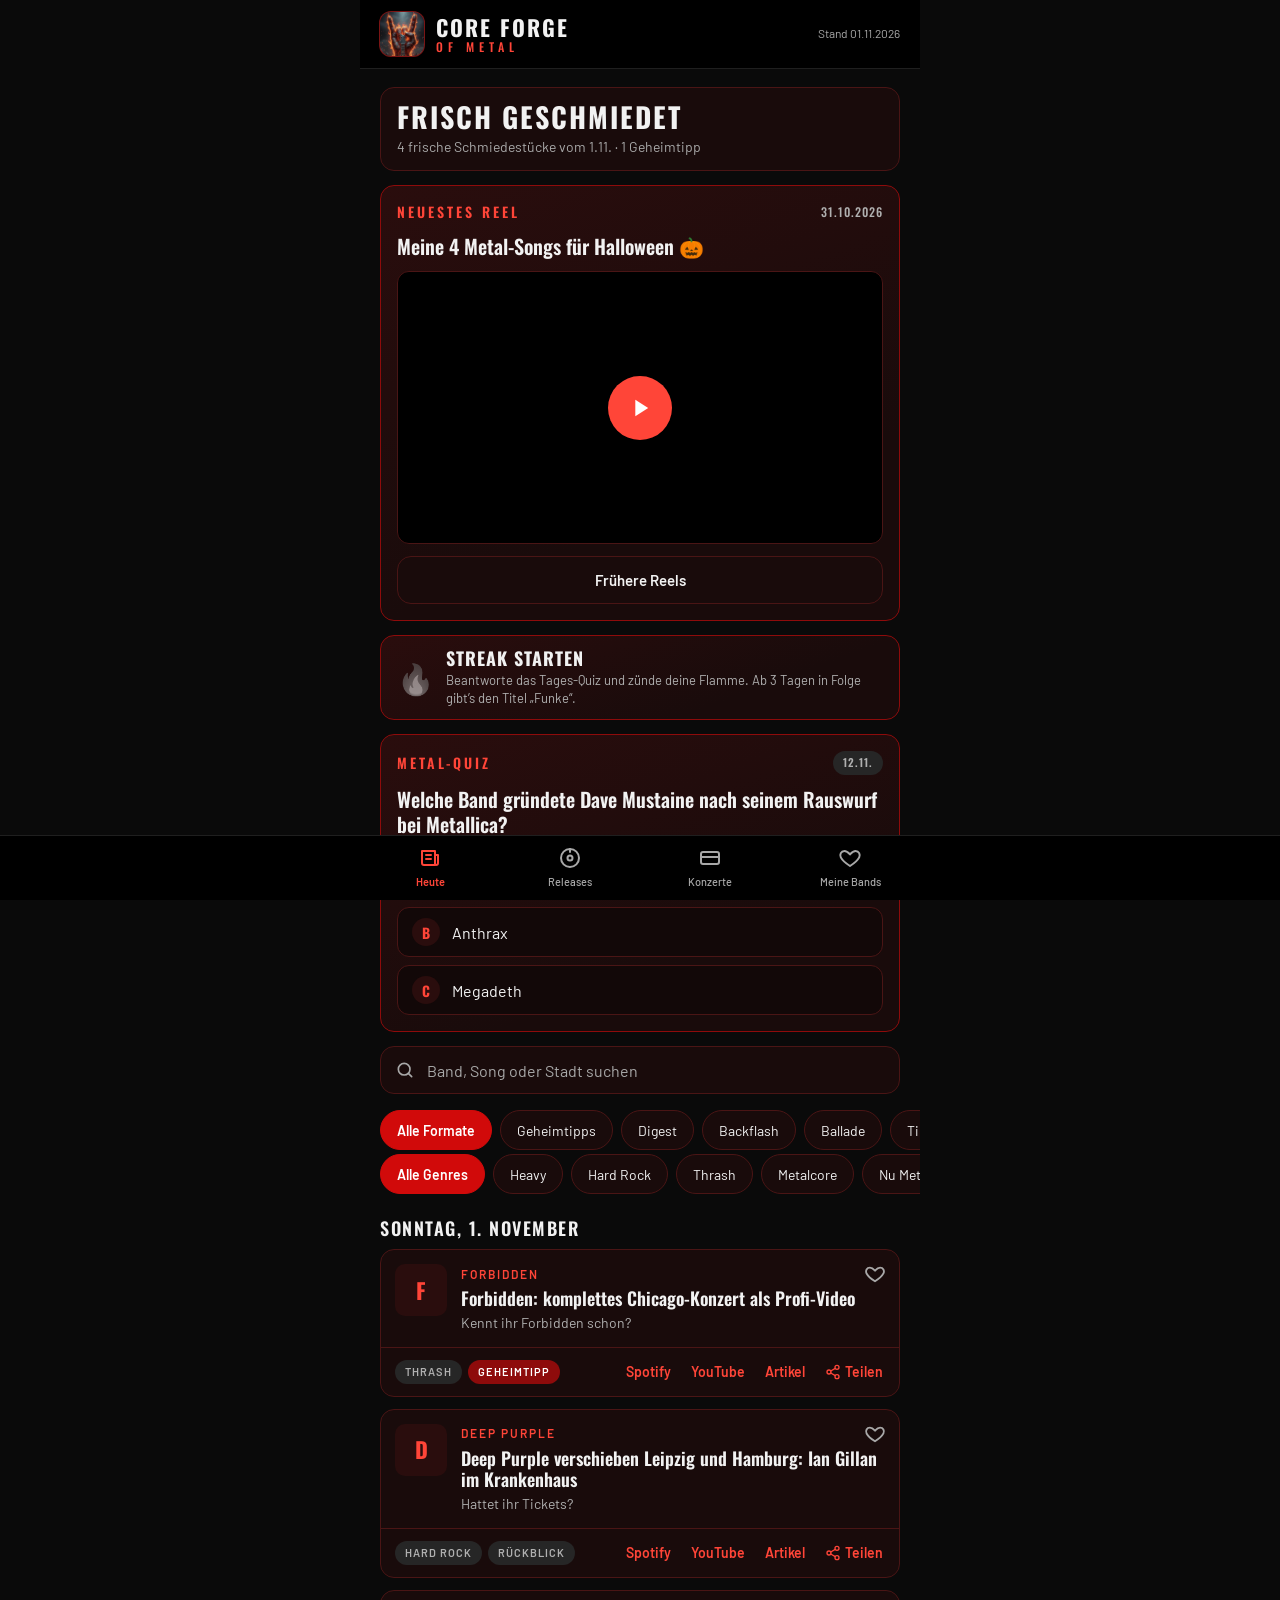
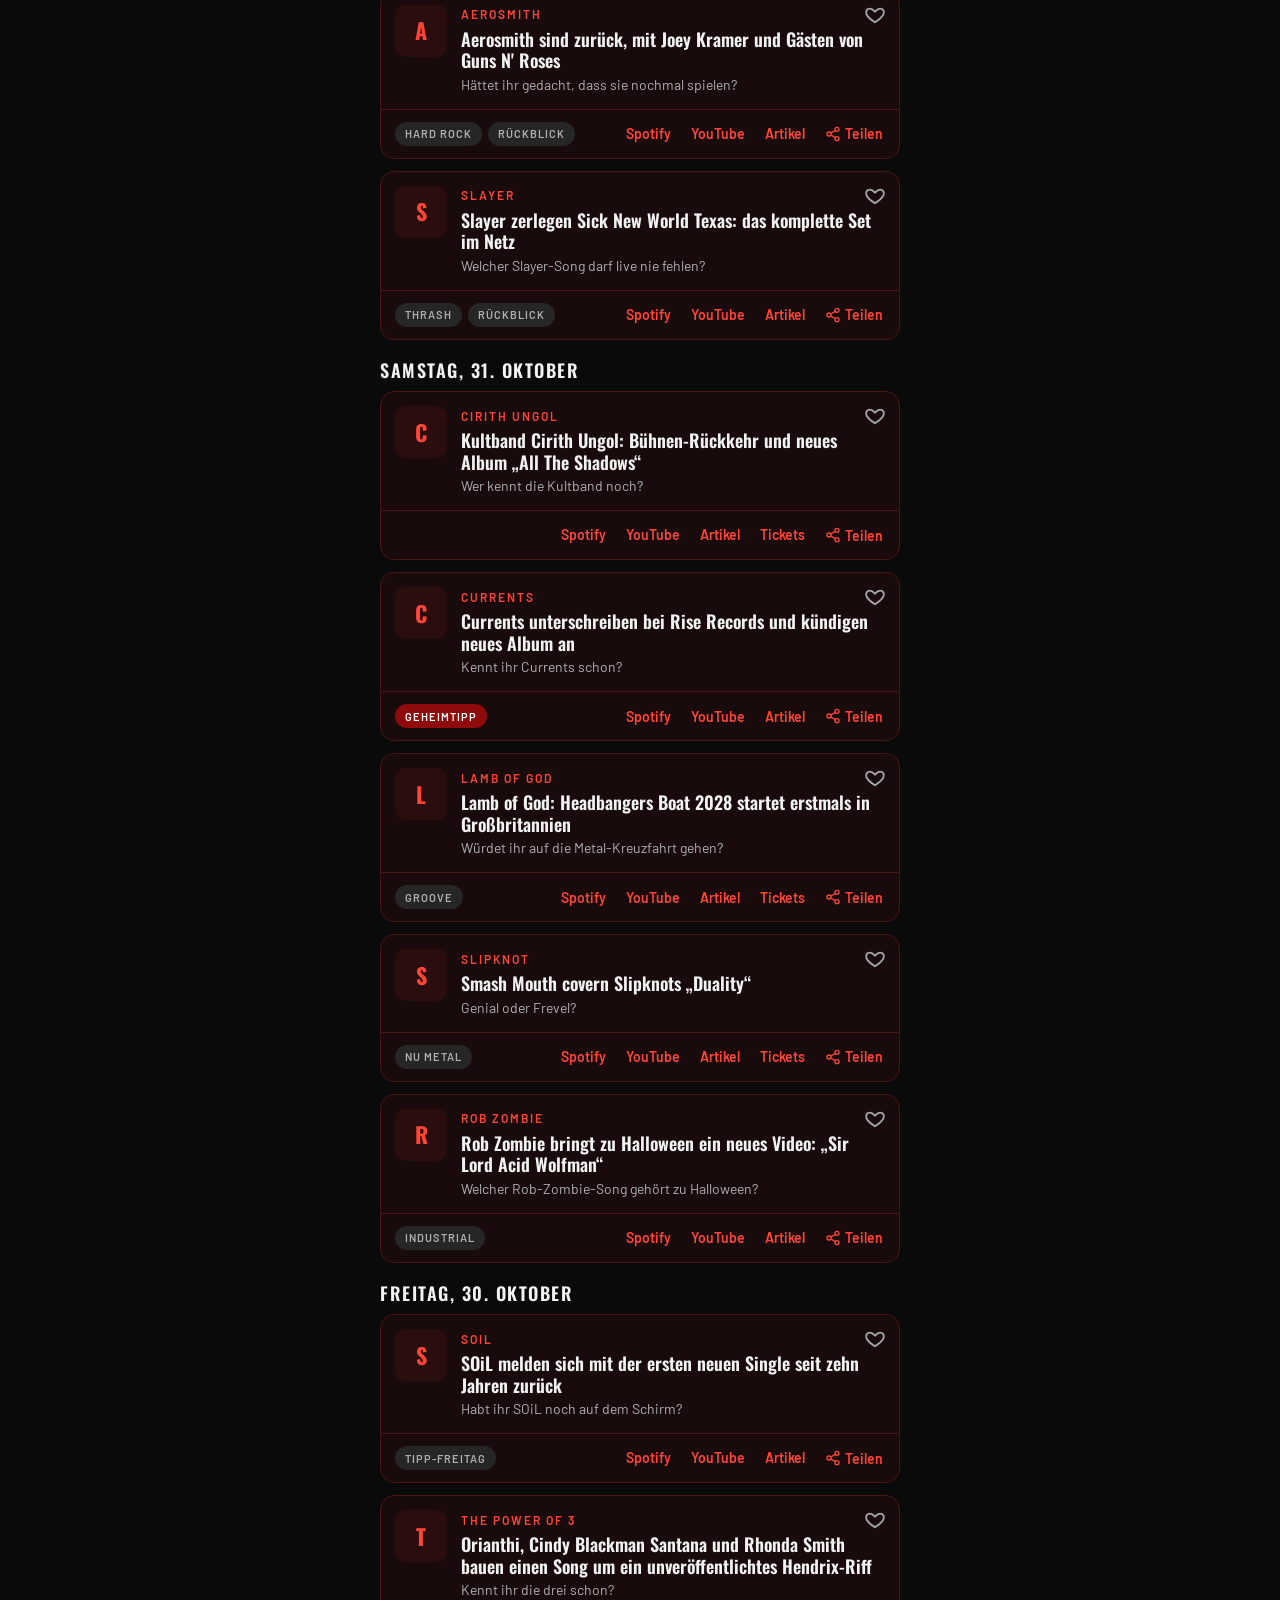
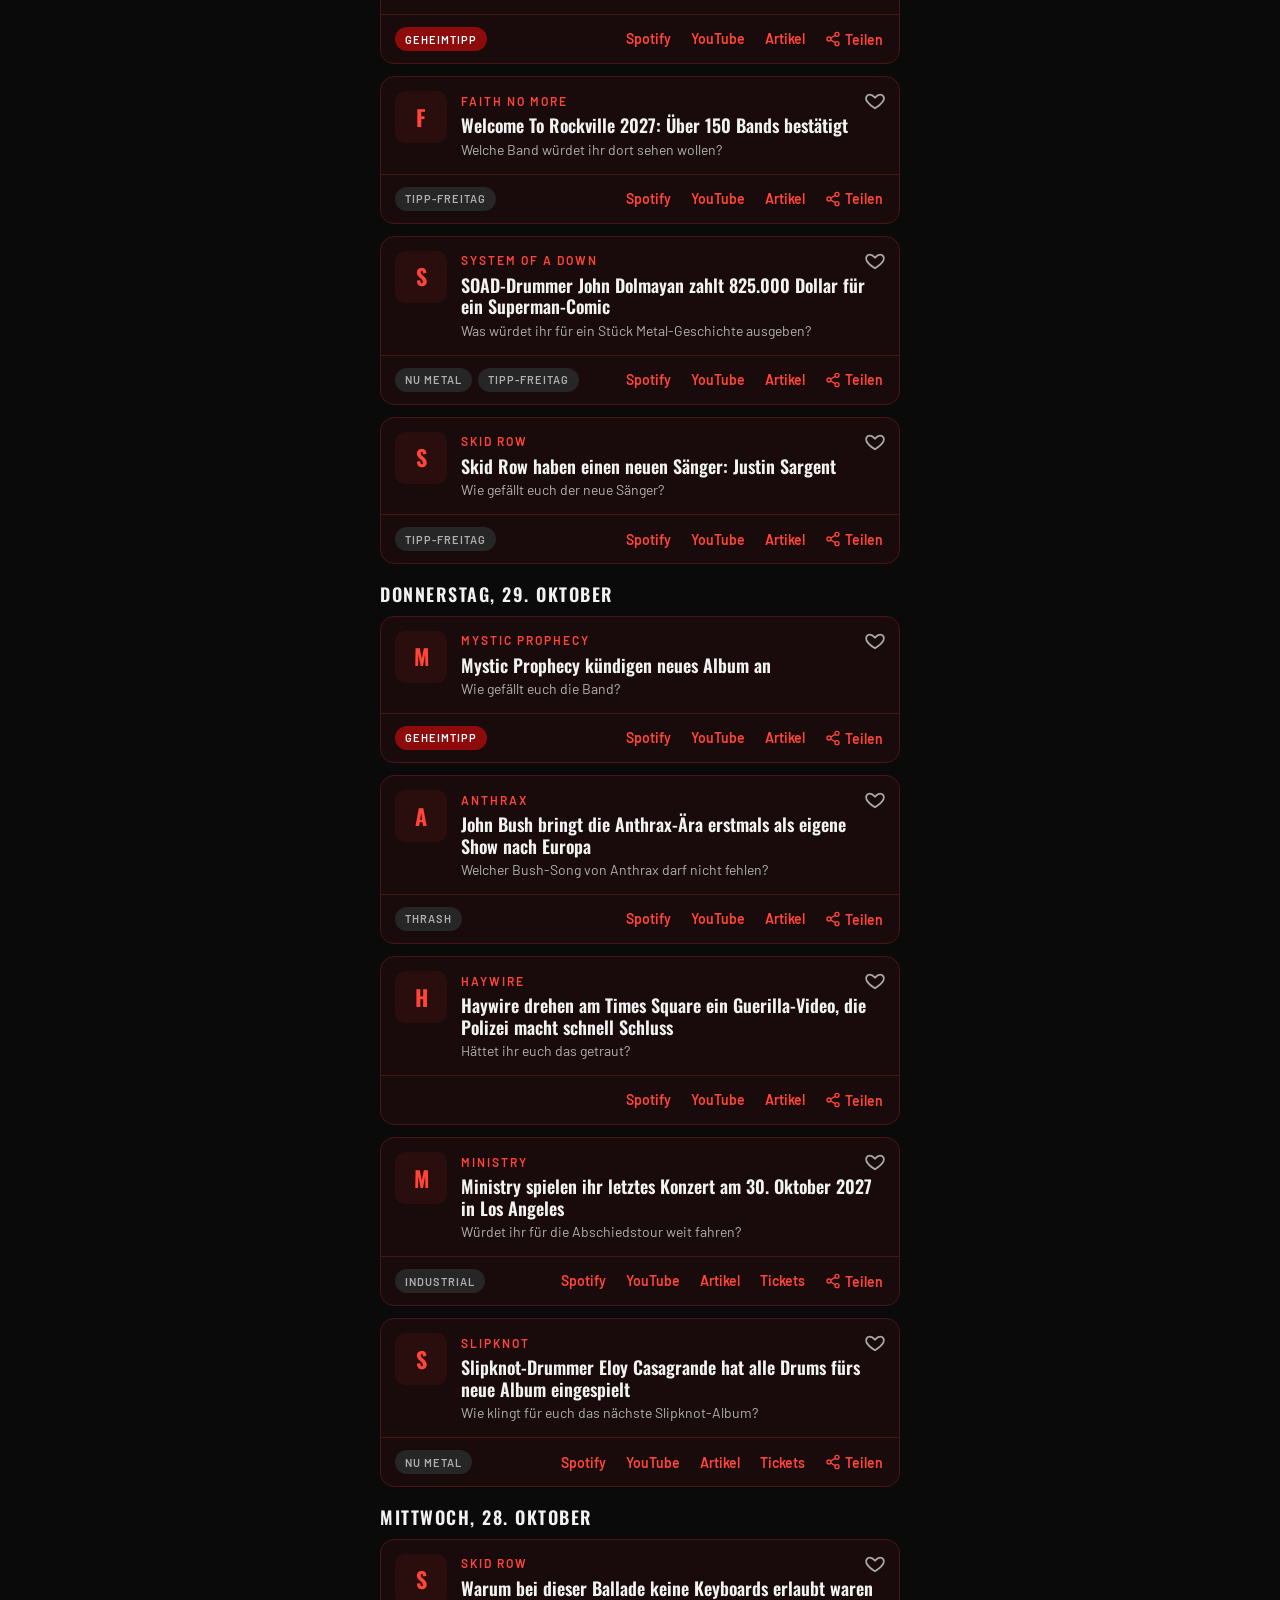
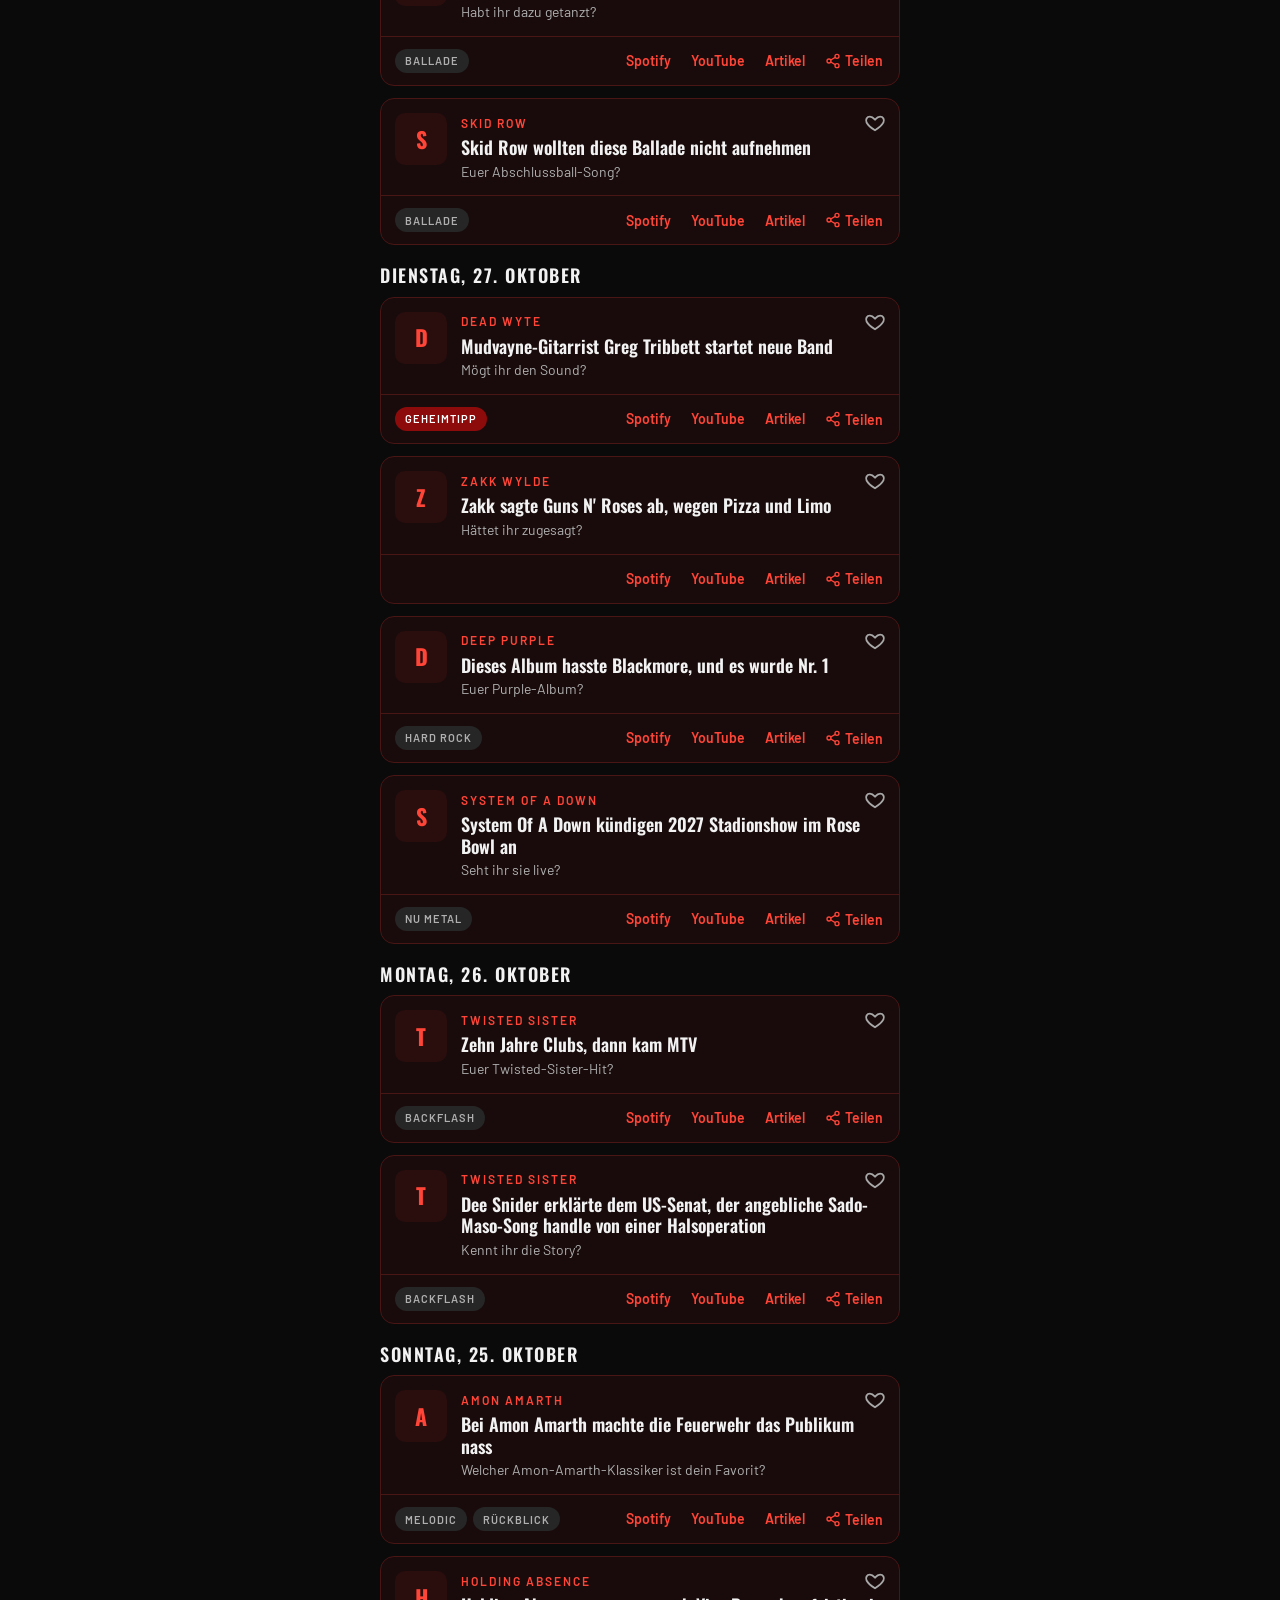
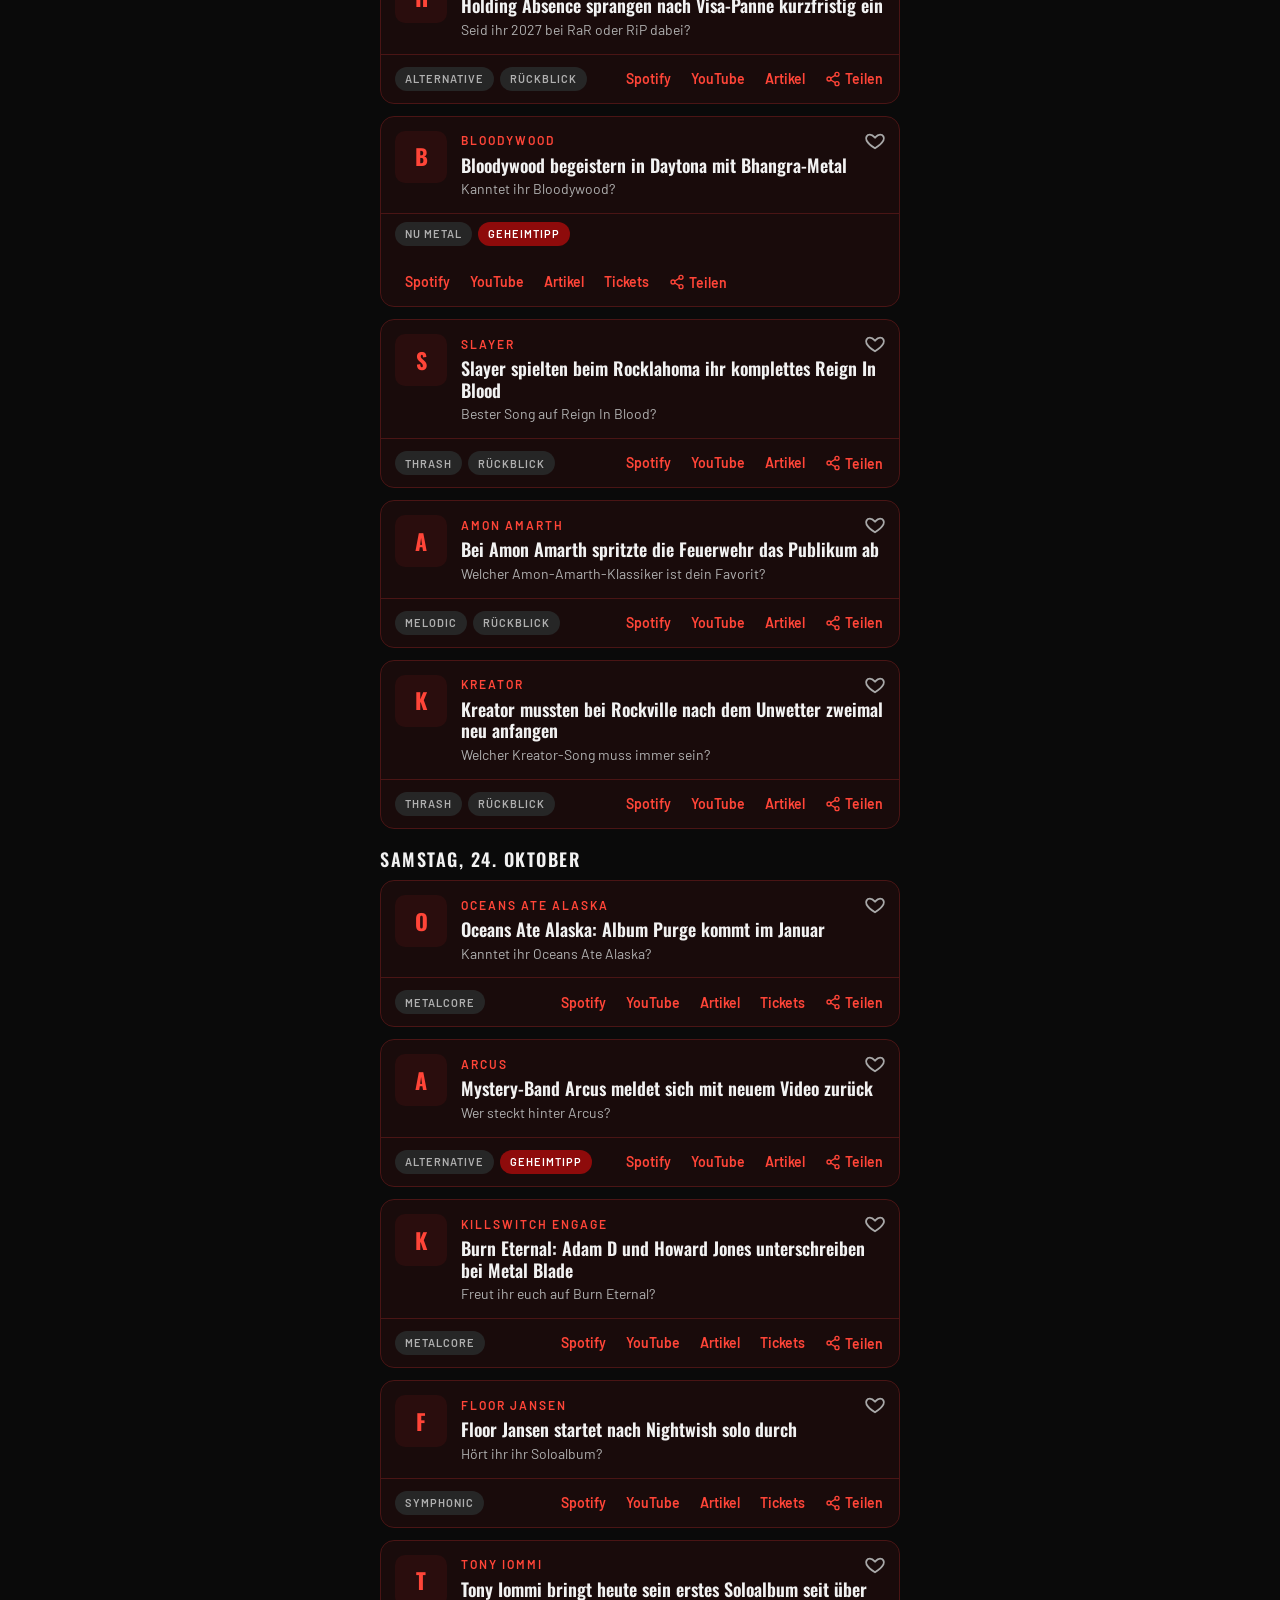
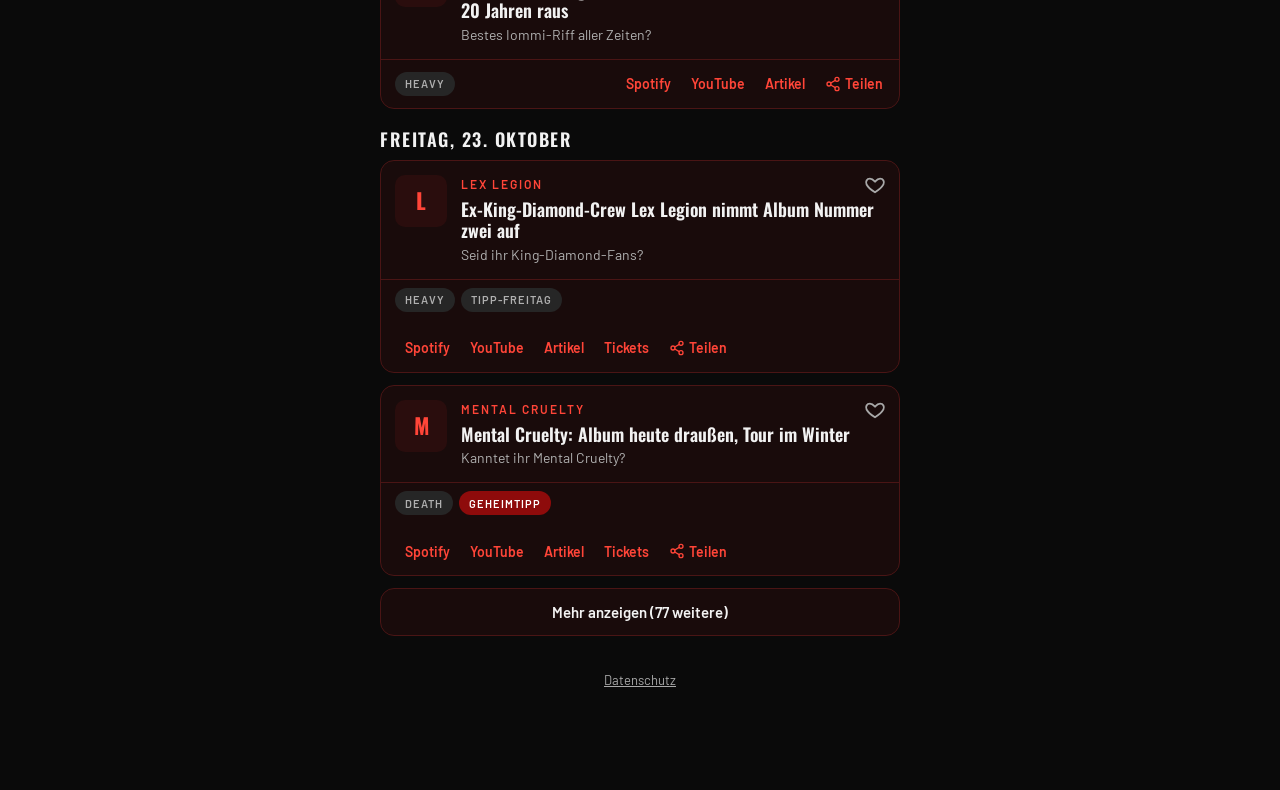
==== commit dfb448da: "Add files via upload" ====
--- a/index.html
+++ b/index.html
@@ -39,8 +39,10 @@
 .wm span{font-family:'Oswald',sans-serif;font-weight:500;font-size:12px;letter-spacing:5px;color:var(--red-hi);margin-top:3px}
 .stand{font-size:12px;color:var(--muted);text-align:right;line-height:1.3}
 
-main{flex:1;padding:18px 20px calc(96px + env(safe-area-inset-bottom));display:flex;flex-direction:column;gap:14px;min-width:0}
-
+main{flex:1;padding:18px 20px 18px;display:flex;flex-direction:column;gap:14px;min-width:0}
+
+.legal{padding:4px 20px calc(88px + env(safe-area-inset-bottom));text-align:center;font-size:13px}
+.legal a{display:inline-flex;align-items:center;min-height:44px;padding:0 12px;color:var(--muted)}
 .tabs{position:fixed;left:0;right:0;bottom:0;z-index:6;background:var(--bar);border-top:1px solid var(--line);padding-bottom:env(safe-area-inset-bottom)}
 .tabs .in{display:flex;max-width:560px;margin:0 auto}
 .tabs a{flex:1;min-height:64px;display:flex;flex-direction:column;align-items:center;justify-content:center;gap:4px;
@@ -215,6 +217,7 @@
   <main id="view" tabindex="-1">
     <noscript><p class="empty">Für diese App wird JavaScript benötigt. Aktiviere es in deinem Browser und lade die Seite neu.</p></noscript>
   </main>
+  <footer class="legal"><a href="datenschutz.html">Datenschutz</a></footer>
   <nav class="tabs" aria-label="Hauptnavigation"><div class="in" id="tabs"></div></nav>
 </div>
 
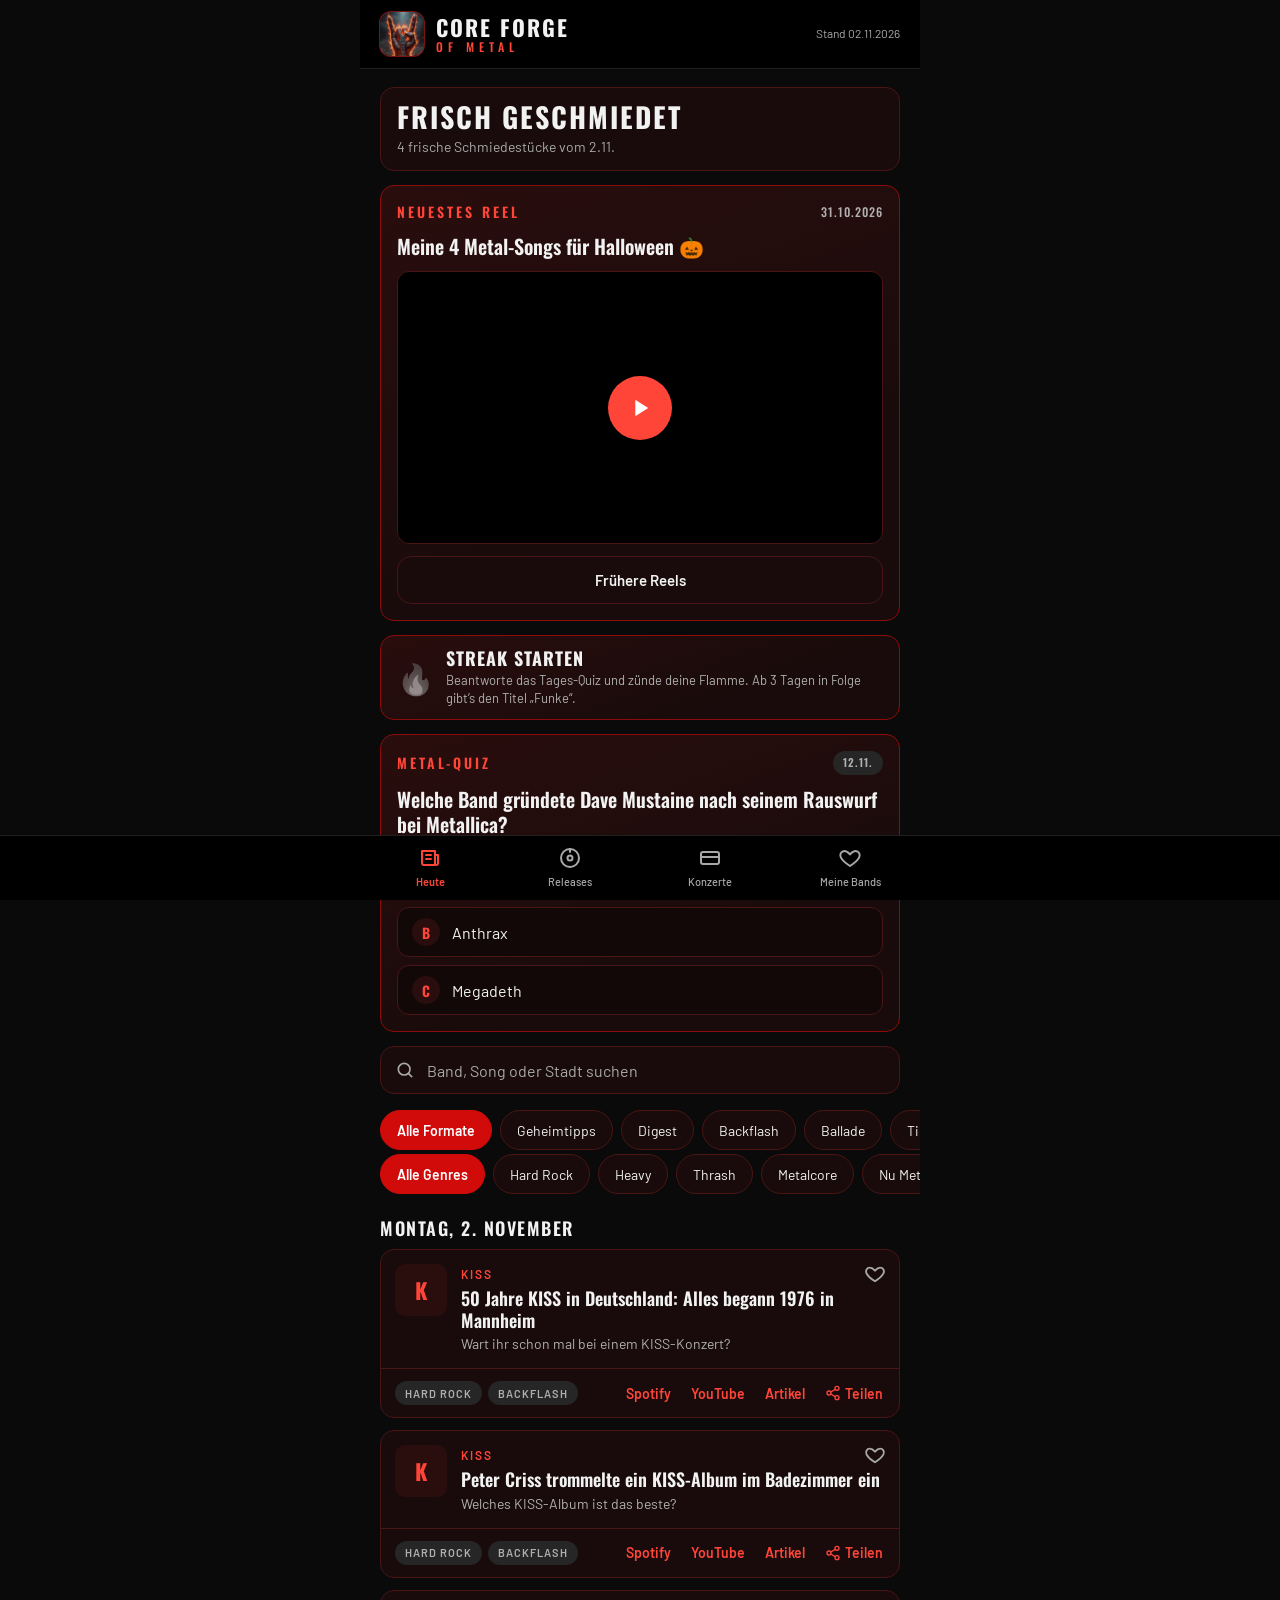
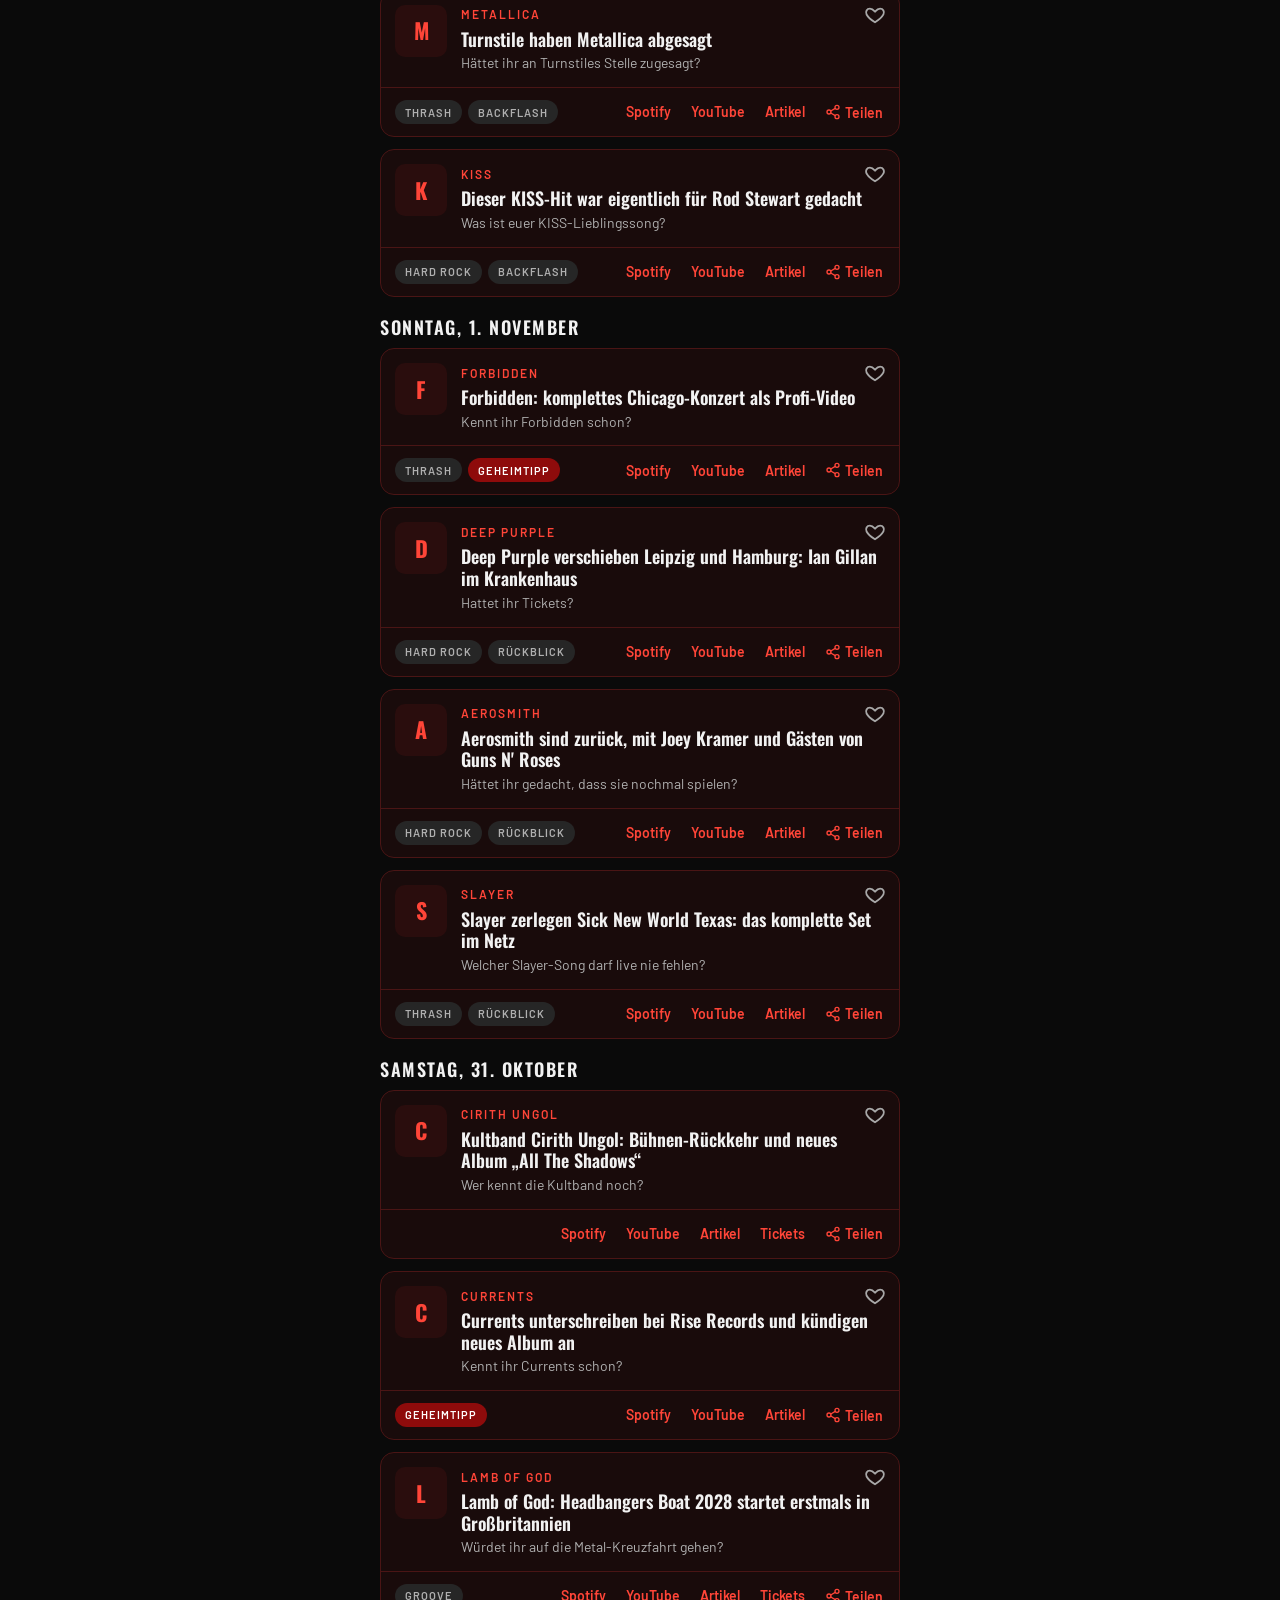
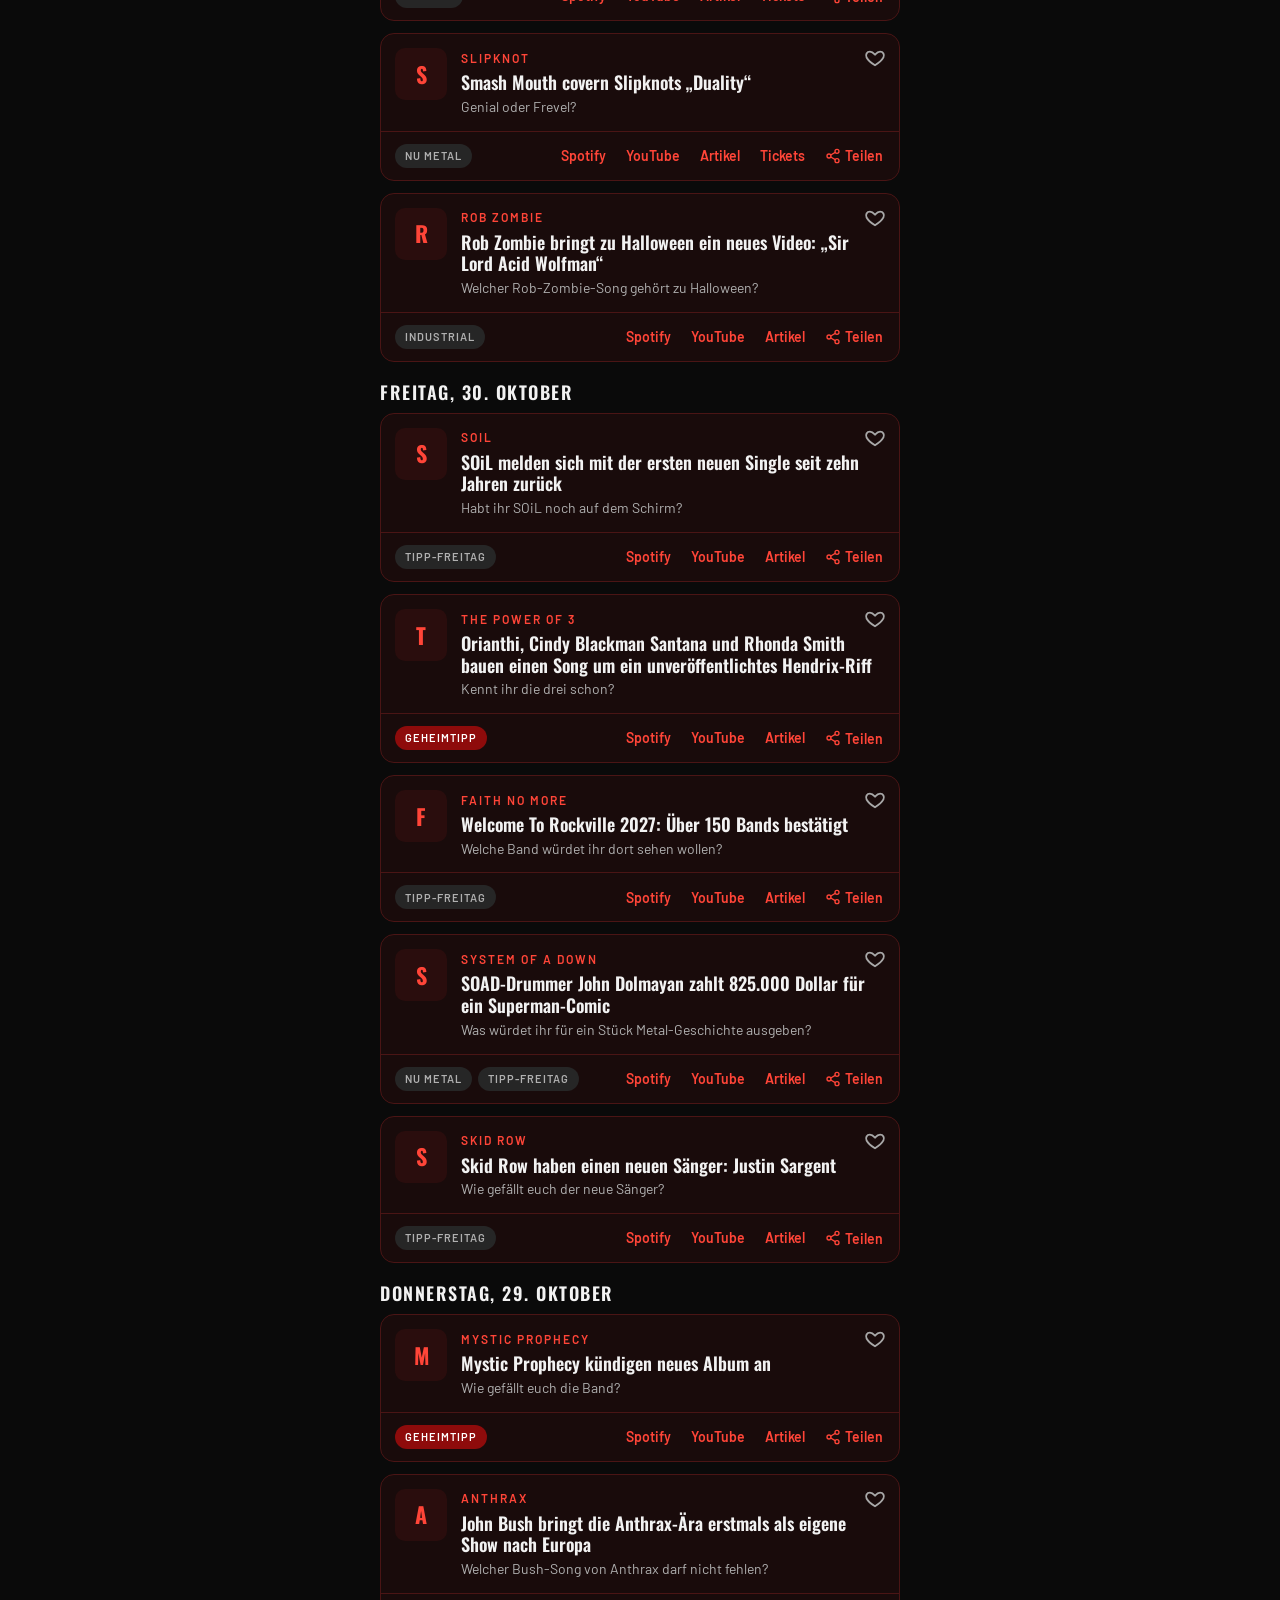
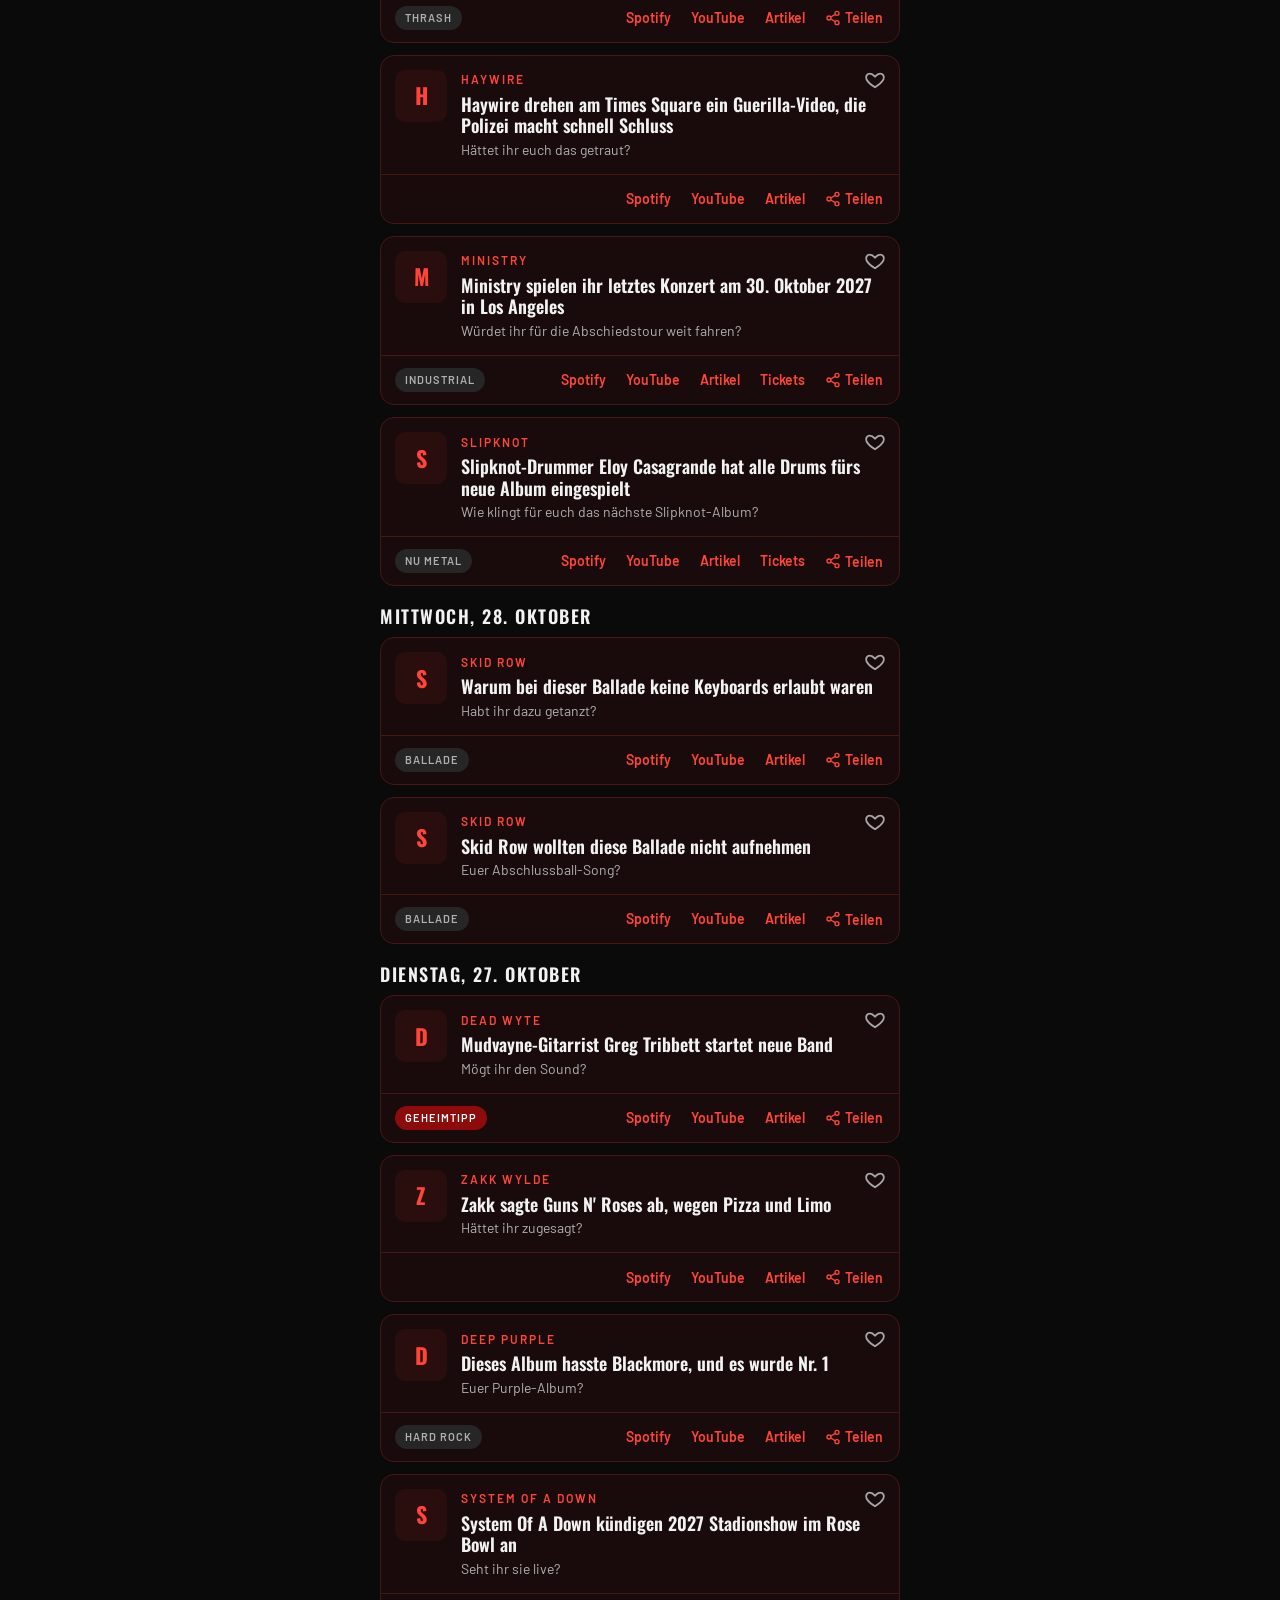
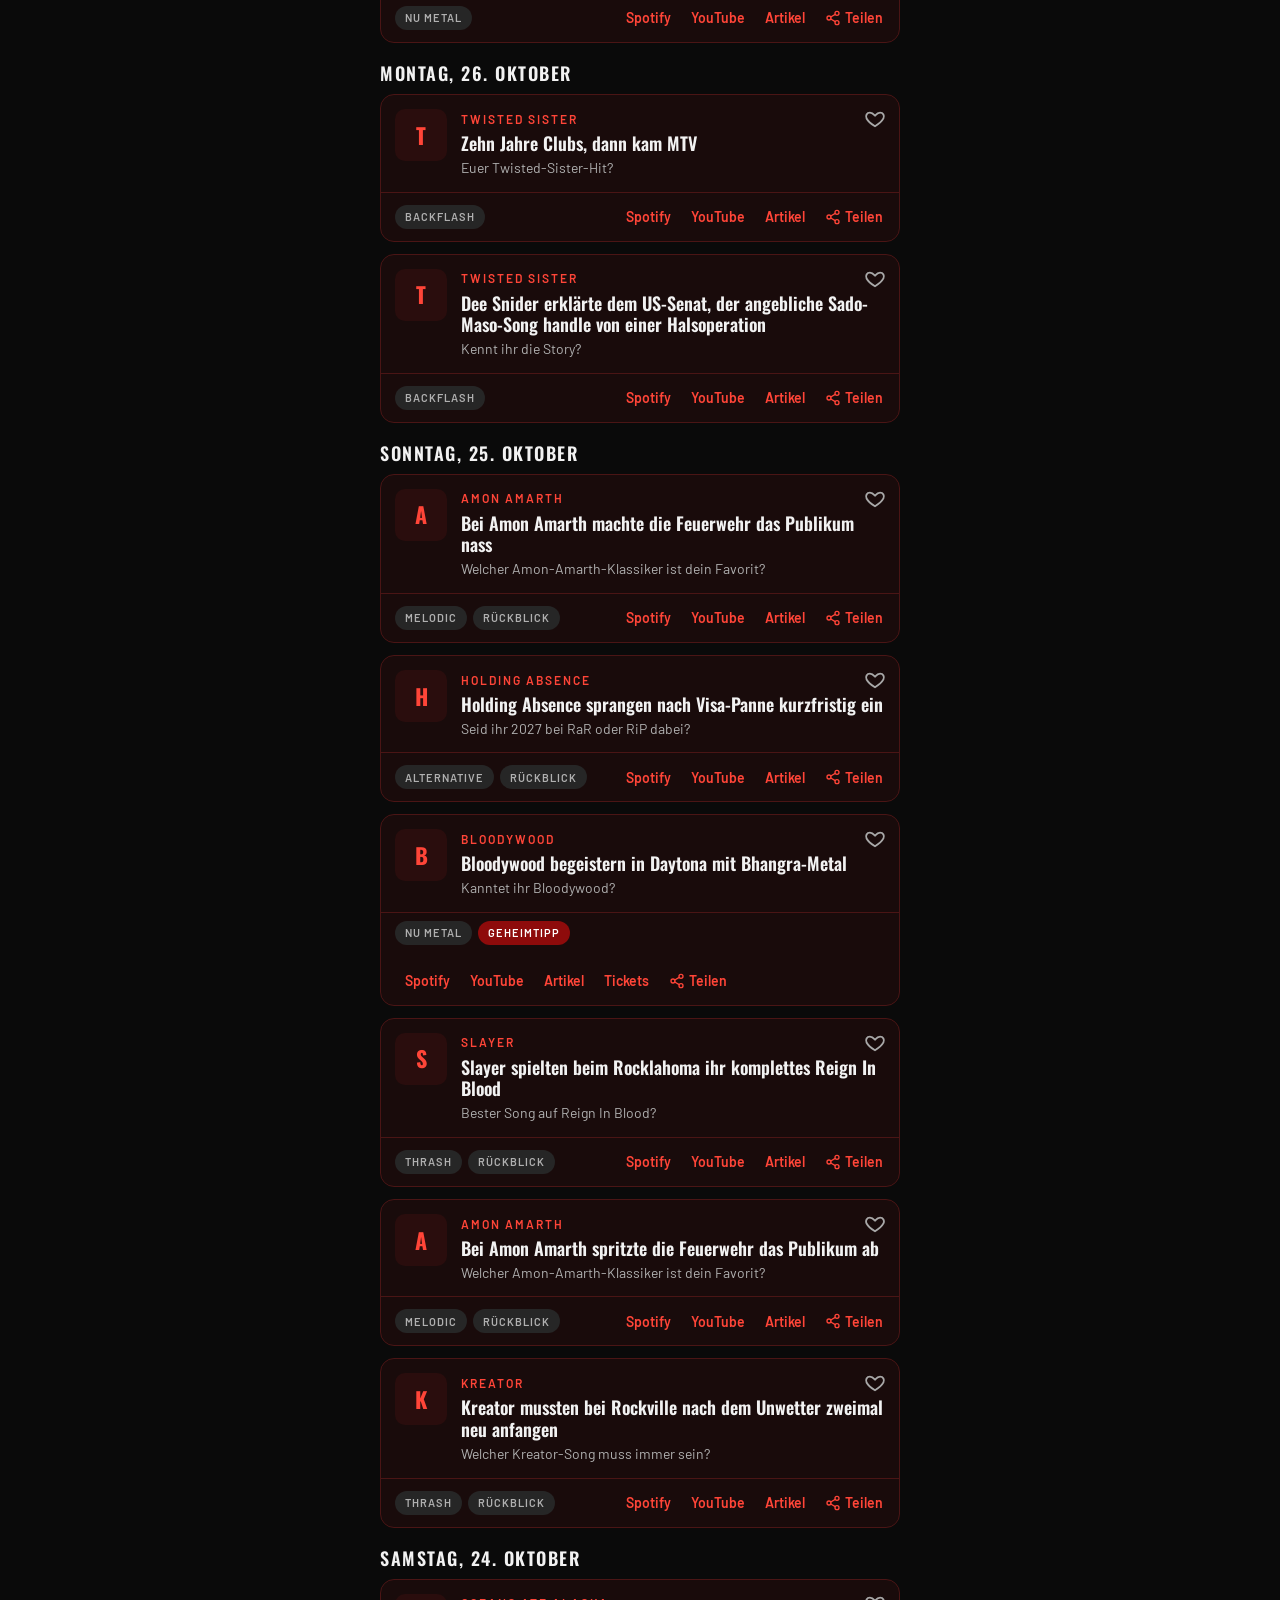
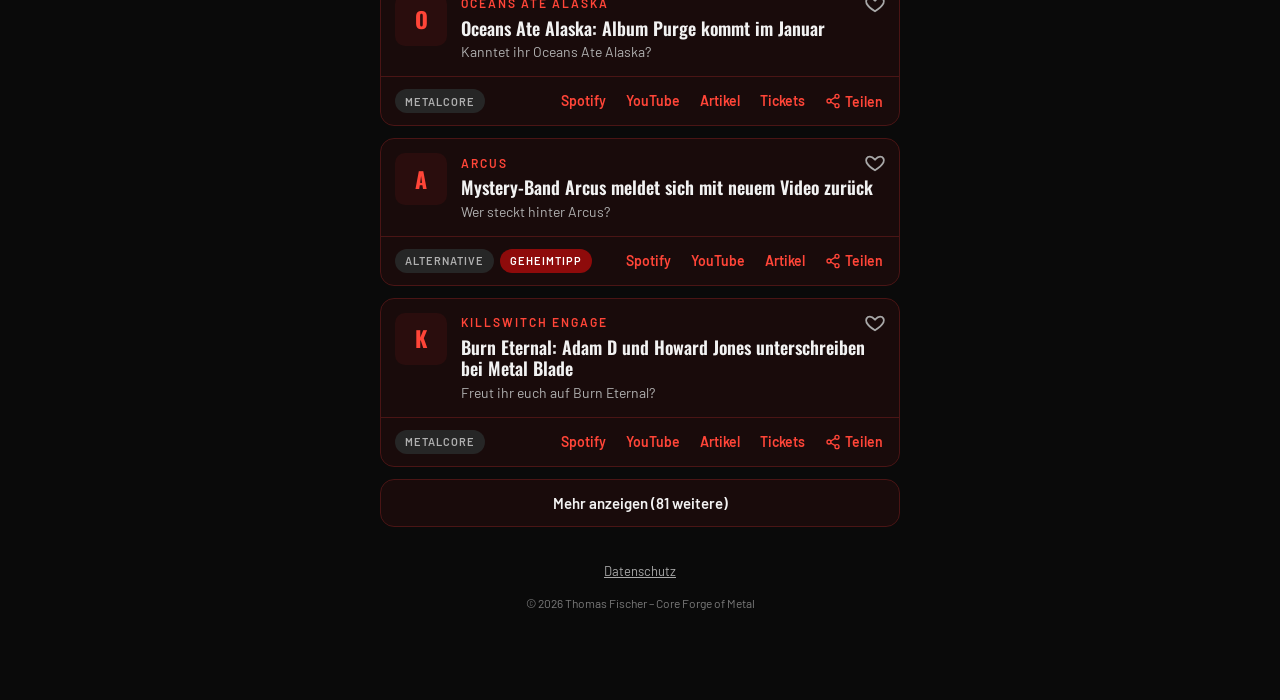
==== commit 26f0ead4: "Add files via upload" ====
--- a/index.html
+++ b/index.html
@@ -43,6 +43,7 @@
 
 .legal{padding:4px 20px calc(88px + env(safe-area-inset-bottom));text-align:center;font-size:13px}
 .legal a{display:inline-flex;align-items:center;min-height:44px;padding:0 12px;color:var(--muted)}
+.legal .copy{display:block;color:#7A7A7A;font-size:12px;margin-top:2px}
 .tabs{position:fixed;left:0;right:0;bottom:0;z-index:6;background:var(--bar);border-top:1px solid var(--line);padding-bottom:env(safe-area-inset-bottom)}
 .tabs .in{display:flex;max-width:560px;margin:0 auto}
 .tabs a{flex:1;min-height:64px;display:flex;flex-direction:column;align-items:center;justify-content:center;gap:4px;
@@ -217,7 +218,7 @@
   <main id="view" tabindex="-1">
     <noscript><p class="empty">Für diese App wird JavaScript benötigt. Aktiviere es in deinem Browser und lade die Seite neu.</p></noscript>
   </main>
-  <footer class="legal"><a href="datenschutz.html">Datenschutz</a></footer>
+  <footer class="legal"><a href="datenschutz.html">Datenschutz</a><span class="copy">© 2026 Thomas Fischer – Core Forge of Metal</span></footer>
   <nav class="tabs" aria-label="Hauptnavigation"><div class="in" id="tabs"></div></nav>
 </div>
 
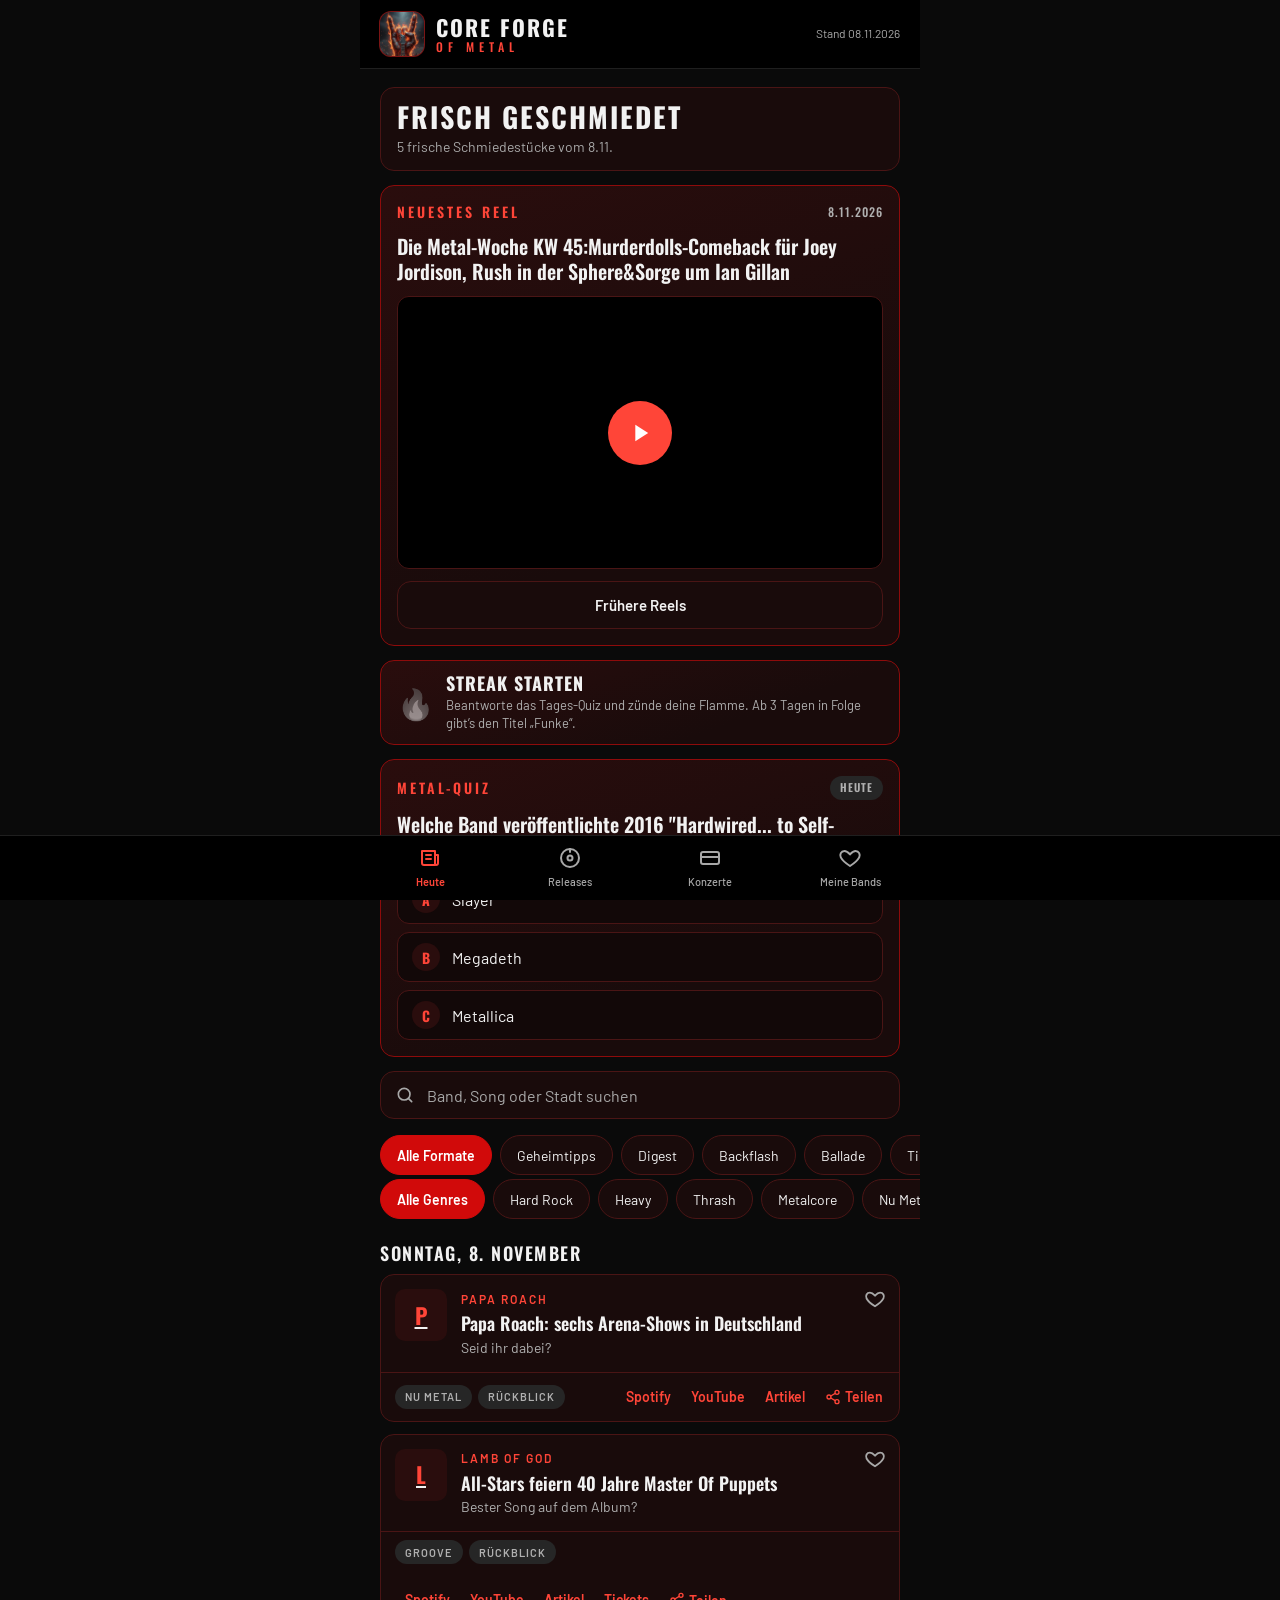
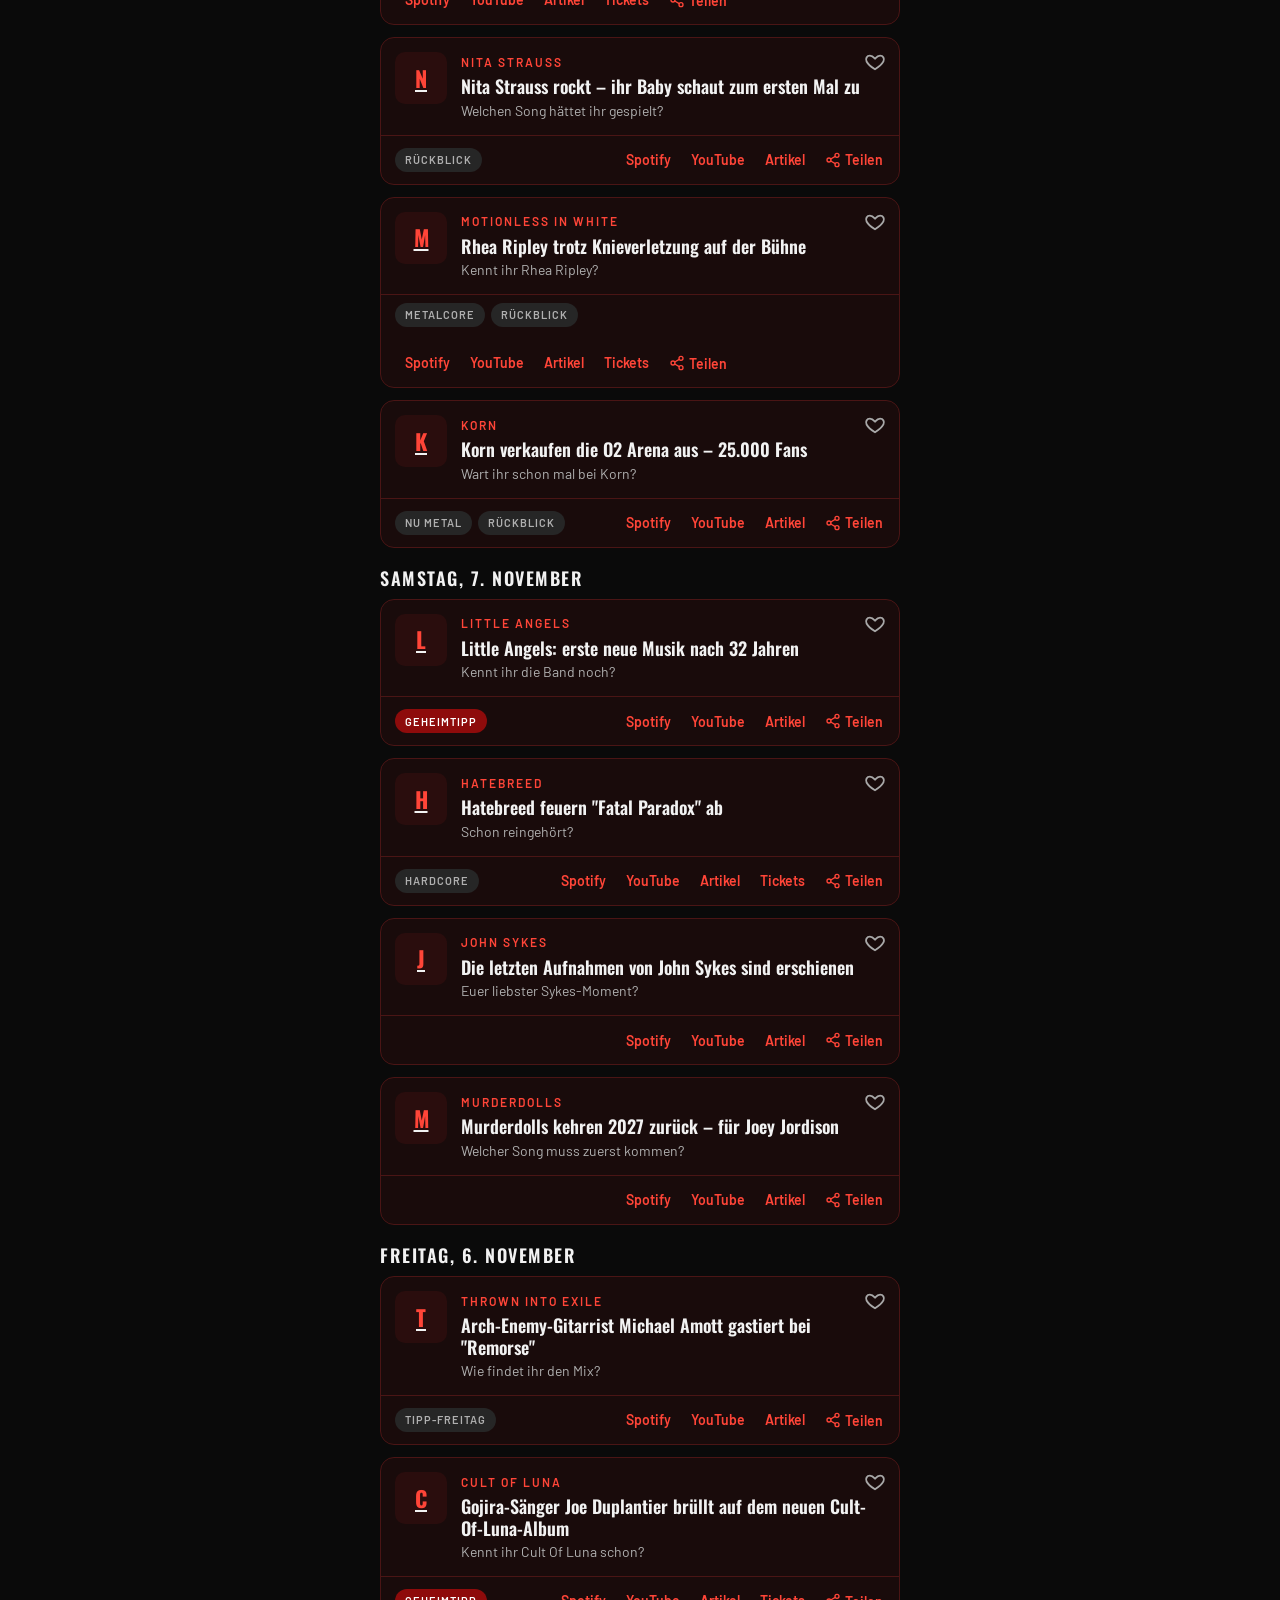
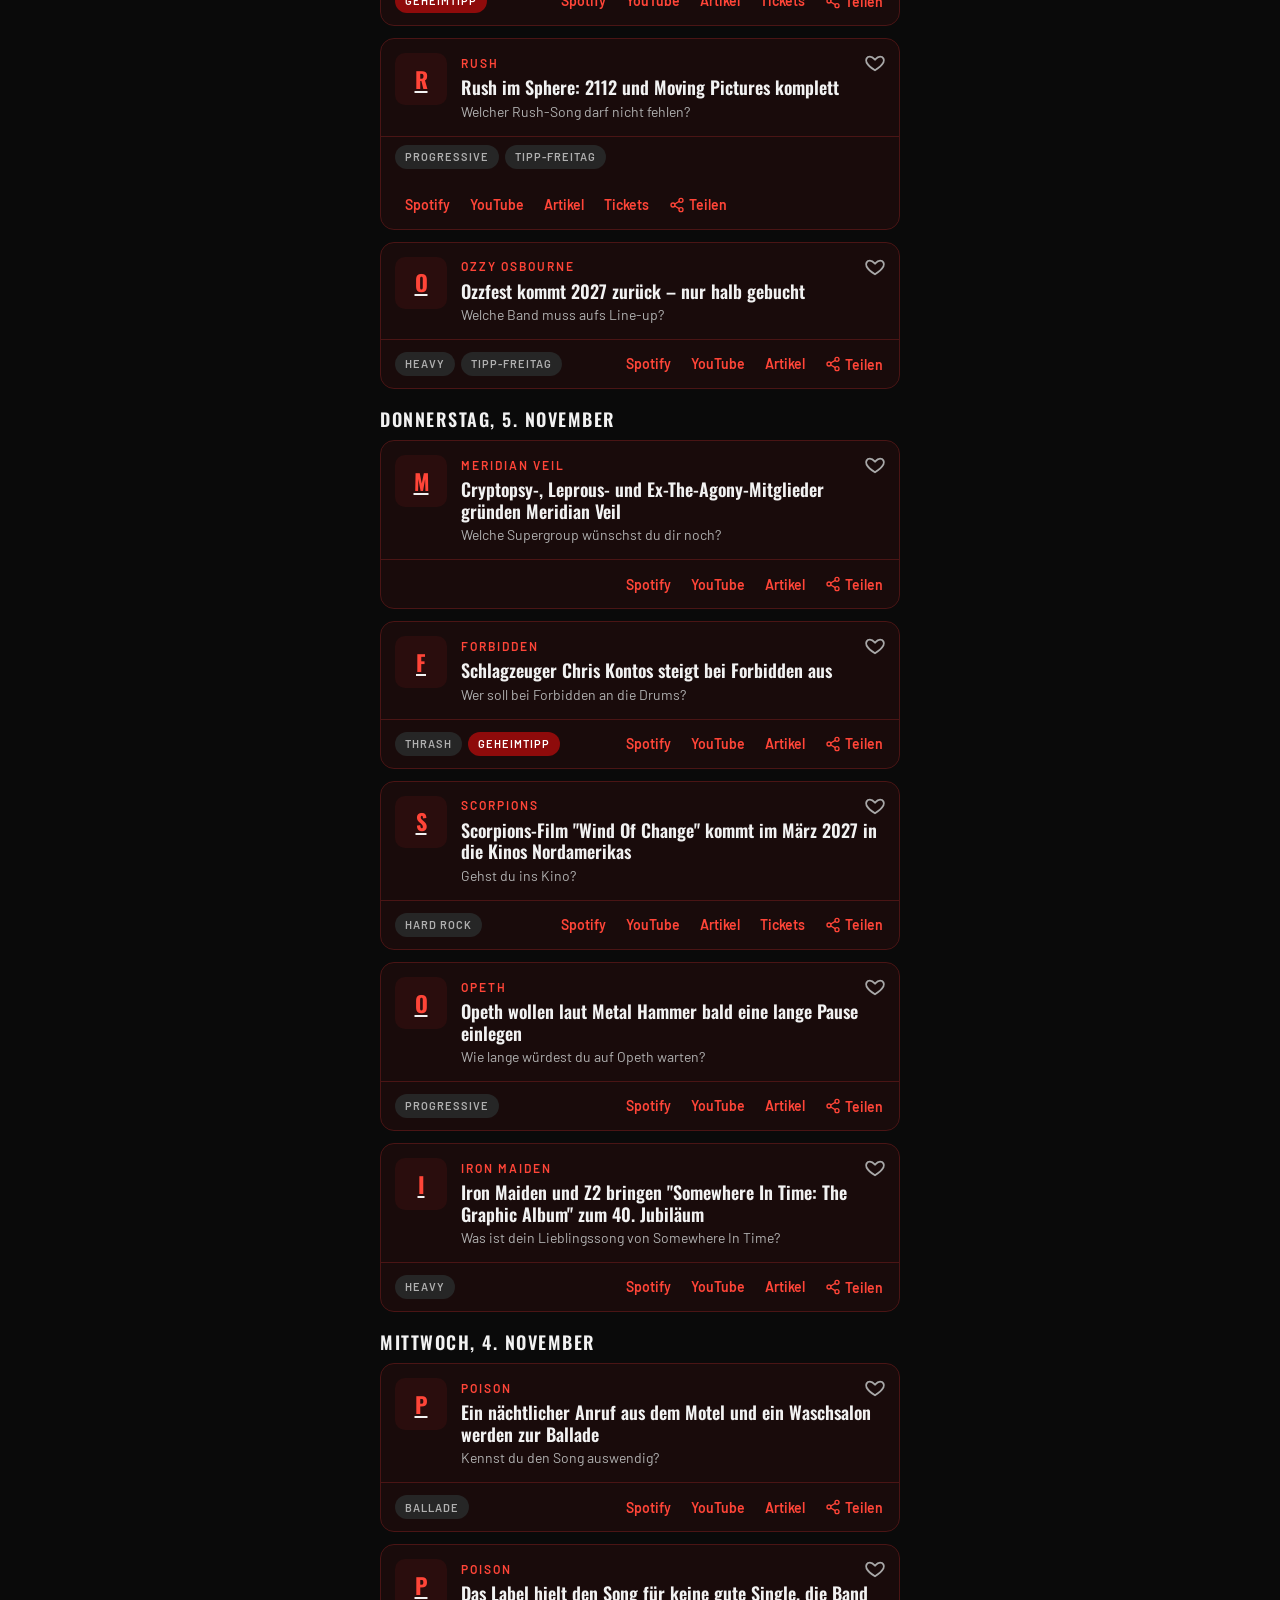
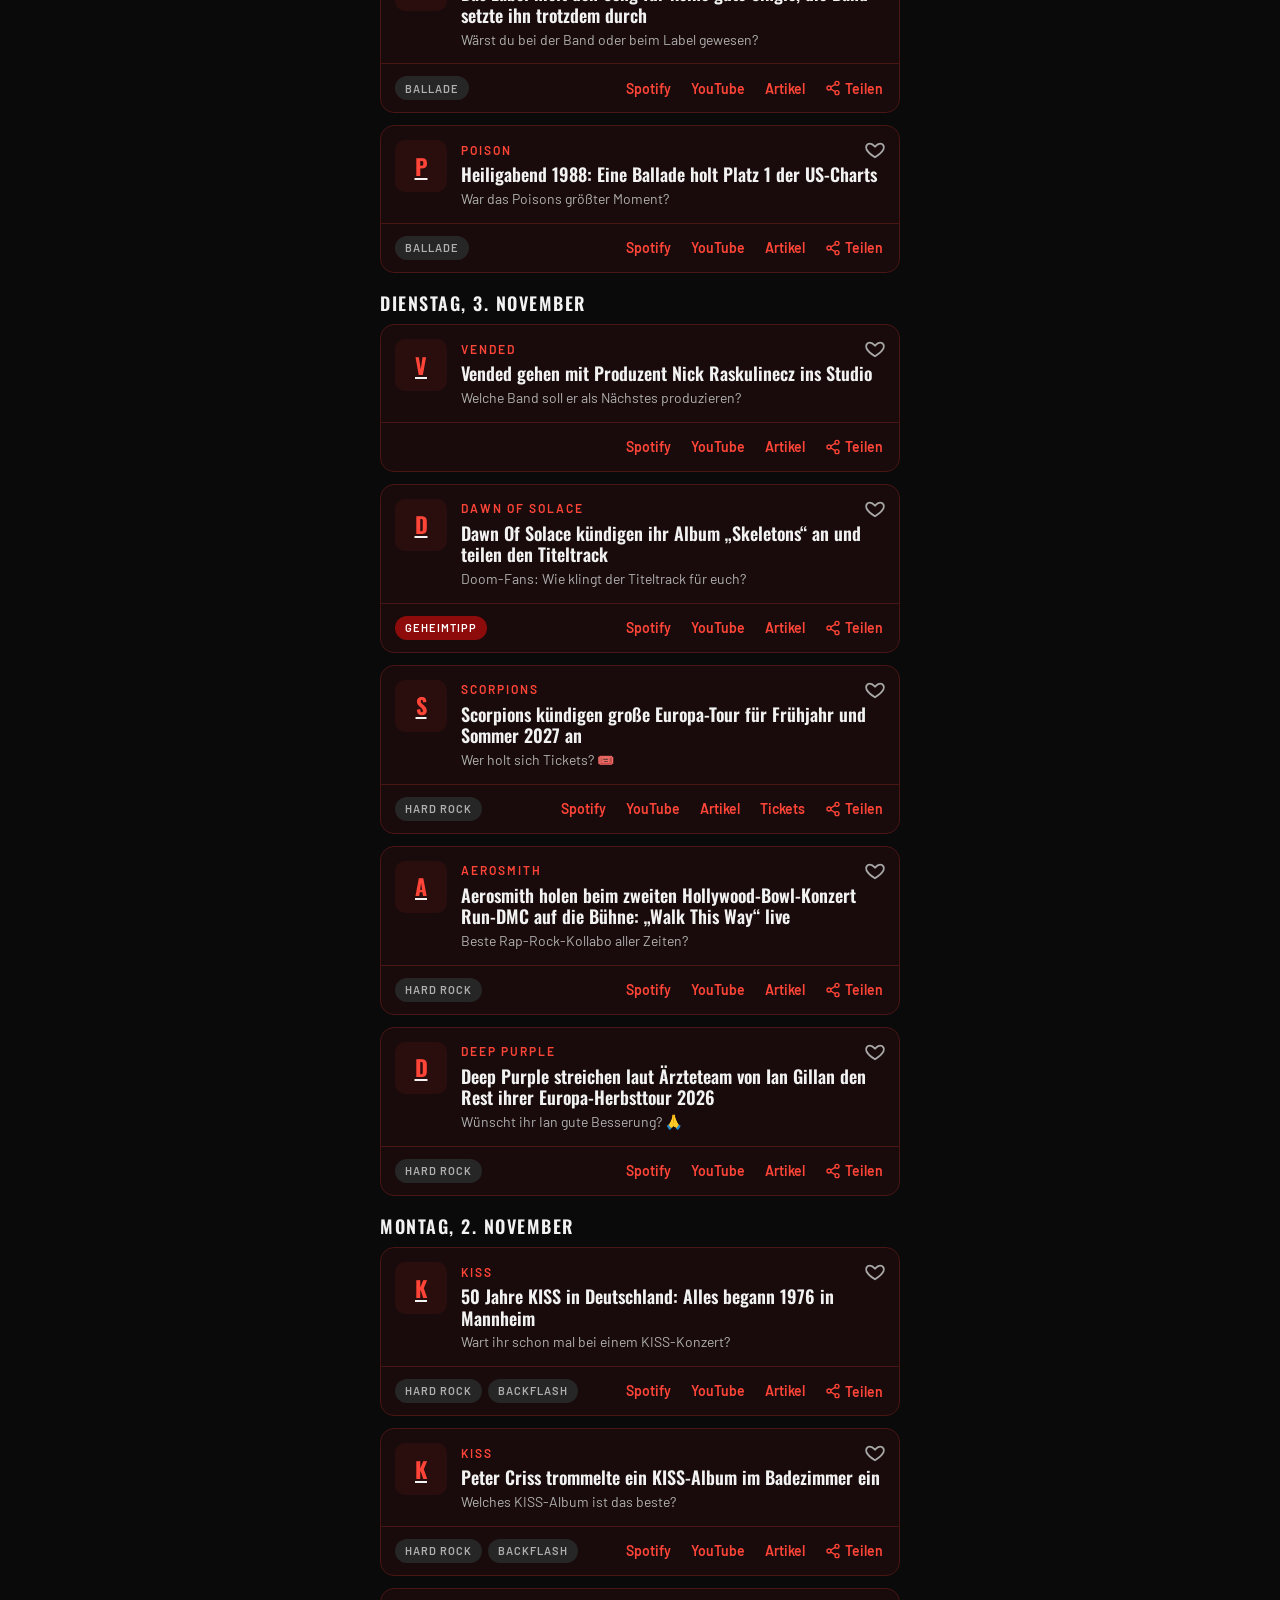
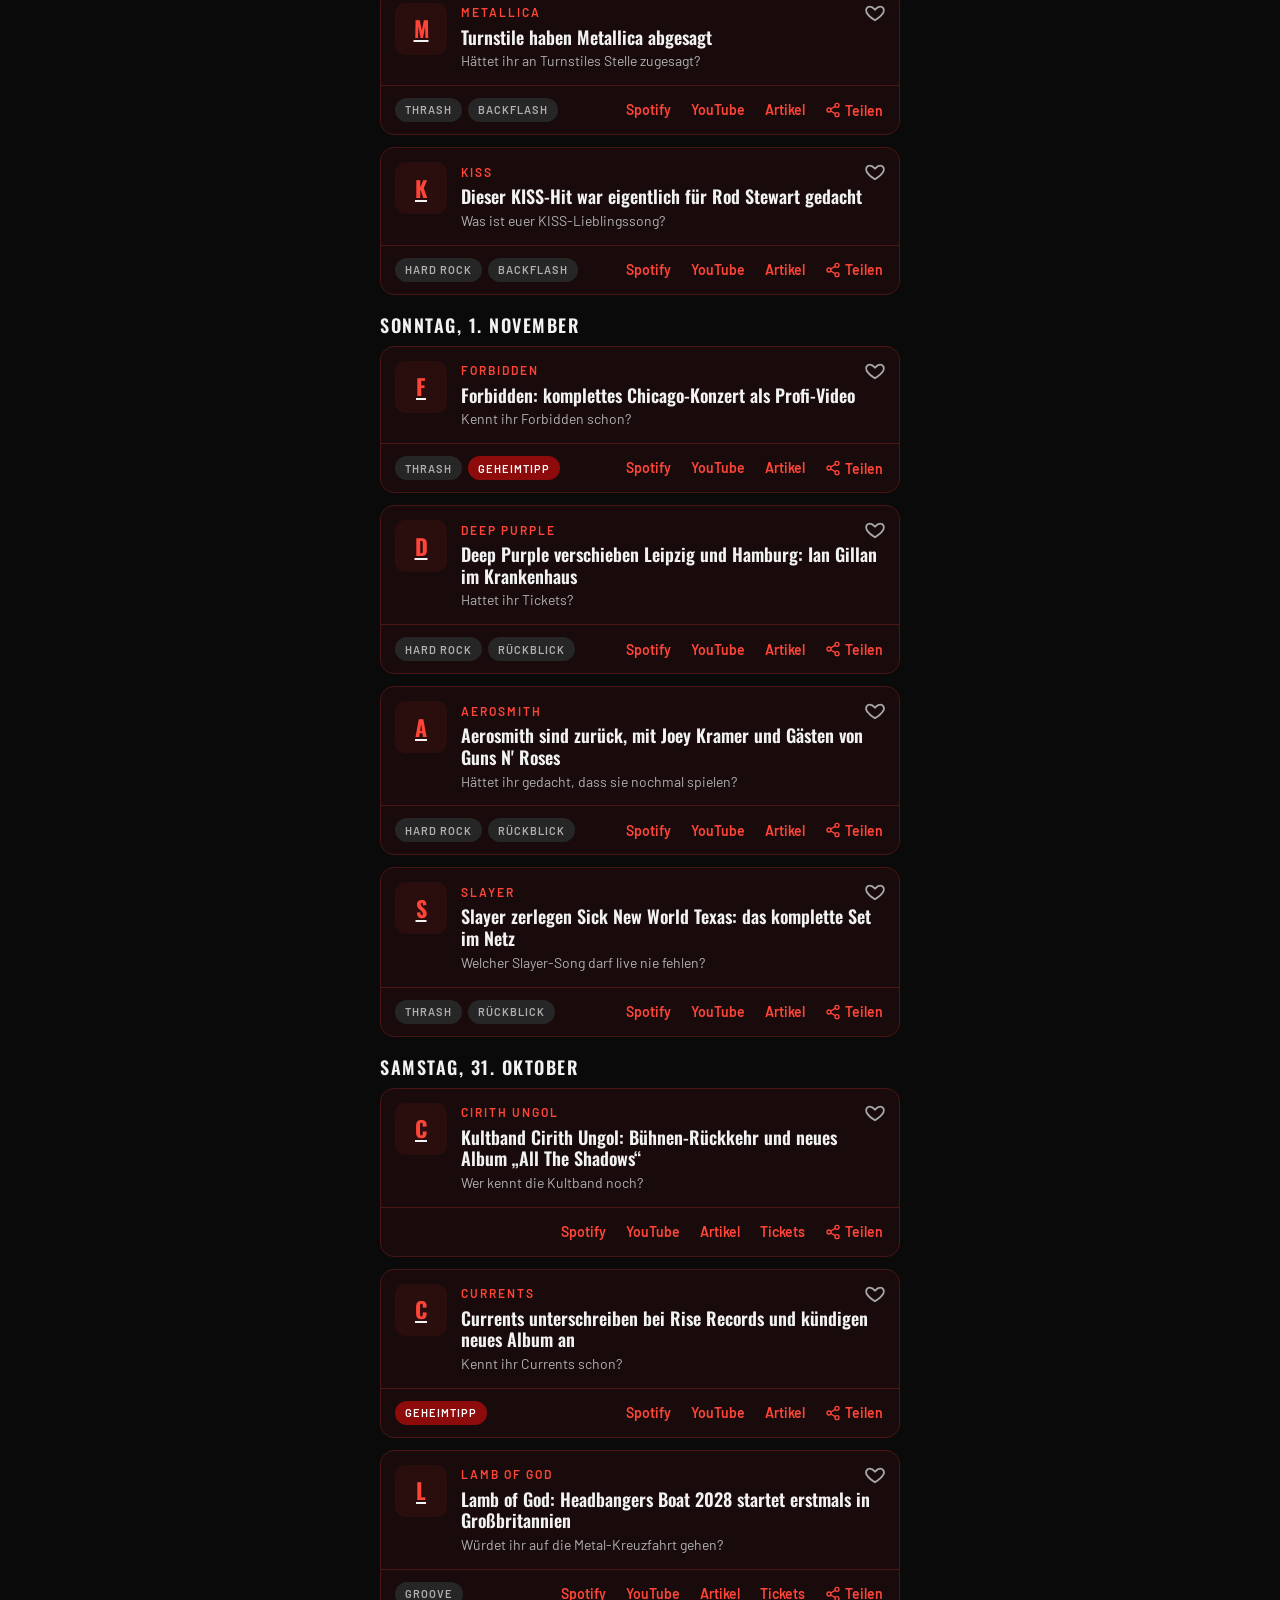
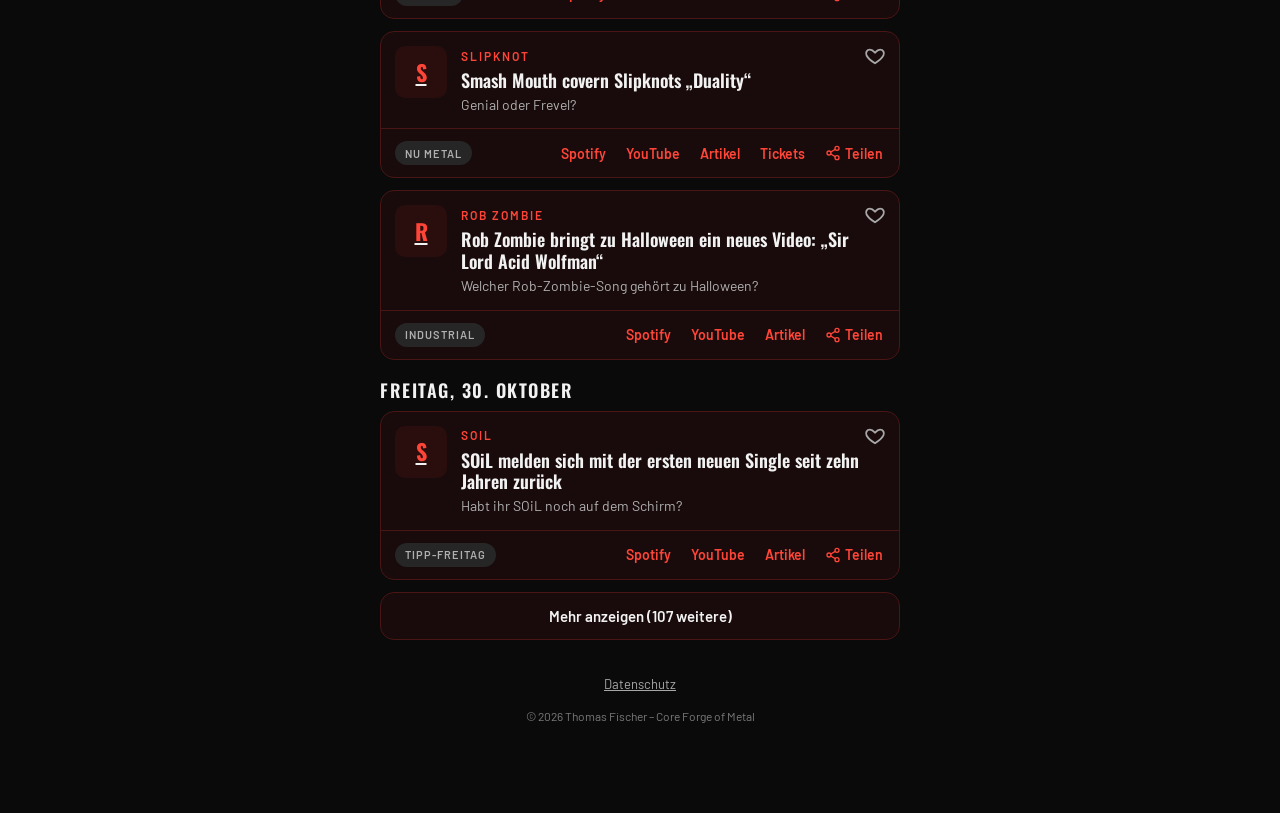
==== commit 2bb998f6: "Add files via upload" ====
--- a/index.html
+++ b/index.html
@@ -122,6 +122,9 @@
 .body{display:flex;flex-direction:column;gap:4px;min-width:0;flex:1}
 .band{font-size:12px;font-weight:600;letter-spacing:2px;color:var(--red-hi);text-transform:uppercase;overflow-wrap:anywhere}
 .hl{font-family:'Oswald',sans-serif;font-weight:600;font-size:18px;line-height:1.2;overflow-wrap:anywhere}
+a.hllink{display:block;color:inherit;text-decoration:none}
+a.hllink:hover,a.hllink:active{text-decoration:underline;text-decoration-color:var(--red-hi);text-underline-offset:3px}
+a.avlink{flex:none;display:block;border-radius:10px}
 .q{font-size:14px;line-height:1.35;color:var(--soft)}
 .foot{display:flex;align-items:center;justify-content:space-between;gap:8px;flex-wrap:wrap;padding:2px 6px 2px 14px;border-top:1px solid var(--card-line)}
 .pills{display:flex;align-items:center;gap:6px;flex-wrap:wrap;padding:6px 0}
@@ -718,12 +721,14 @@
   function newsCard(n) {
     var genre = bandGenres(n.band_slug)[0];
     var band = n.band || 'Special';
+    var artUrl = safeUrl(n.article_url);
     return el('article', { class: 'card' },
       el('div', { class: 'row' },
-        newsAvatar(n, band),
+        artUrl ? el('a', { class: 'avlink', href: artUrl, target: '_blank', rel: 'noopener noreferrer', tabindex: '-1', 'aria-hidden': 'true', onclick: function () { track('artikel-bild'); } }, newsAvatar(n, band)) : newsAvatar(n, band),
         el('div', { class: 'body' },
           el('span', { class: 'bandrow' }, el('span', { class: 'band' }, band), favBtn(n.band_slug, band)),
-          el('span', { class: 'hl' }, n.headline || ''),
+          artUrl ? el('a', { class: 'hl hllink', href: artUrl, target: '_blank', rel: 'noopener noreferrer', 'aria-label': band + ': ' + (n.headline || '') + ' – Artikel lesen', onclick: function () { track('artikel-titel'); } }, n.headline || '')
+                 : el('span', { class: 'hl' }, n.headline || ''),
           n.question ? el('span', { class: 'q' }, n.question) : null)),
       el('div', { class: 'foot' },
         el('span', { class: 'pills' },
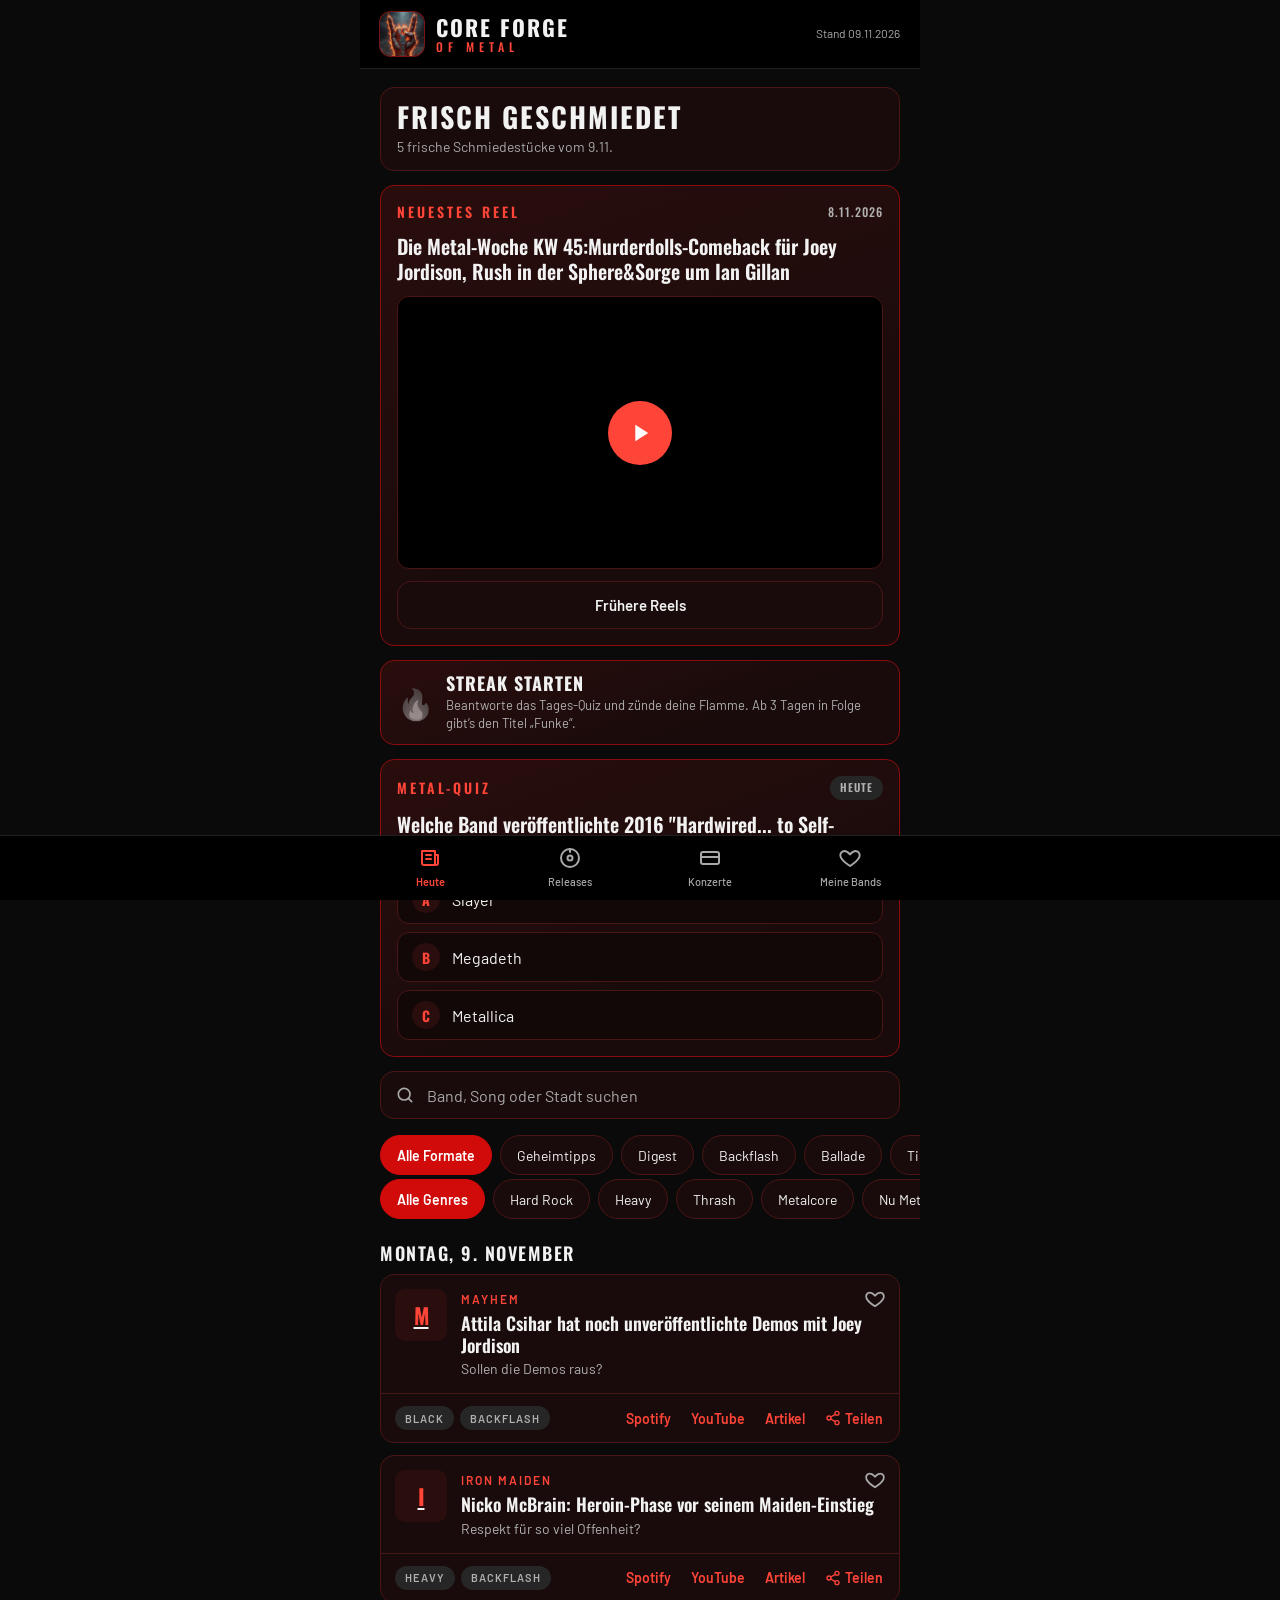
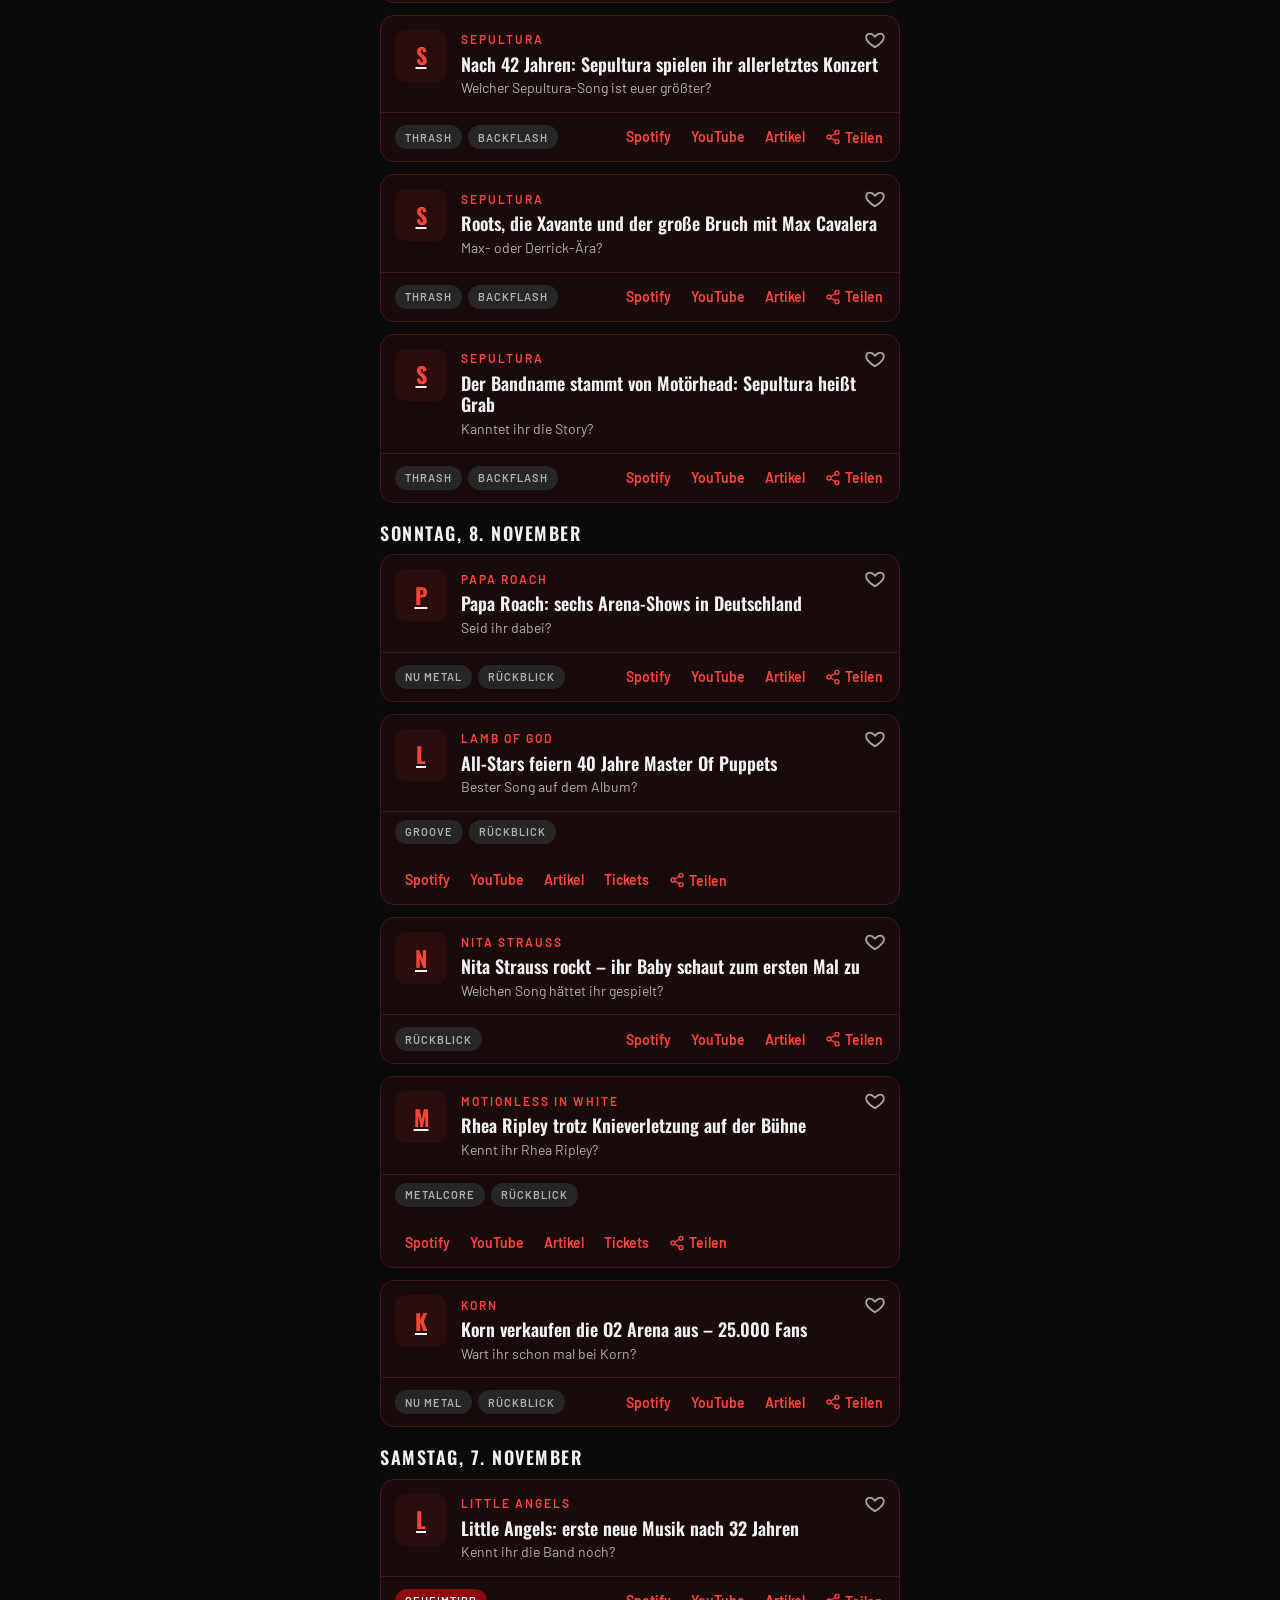
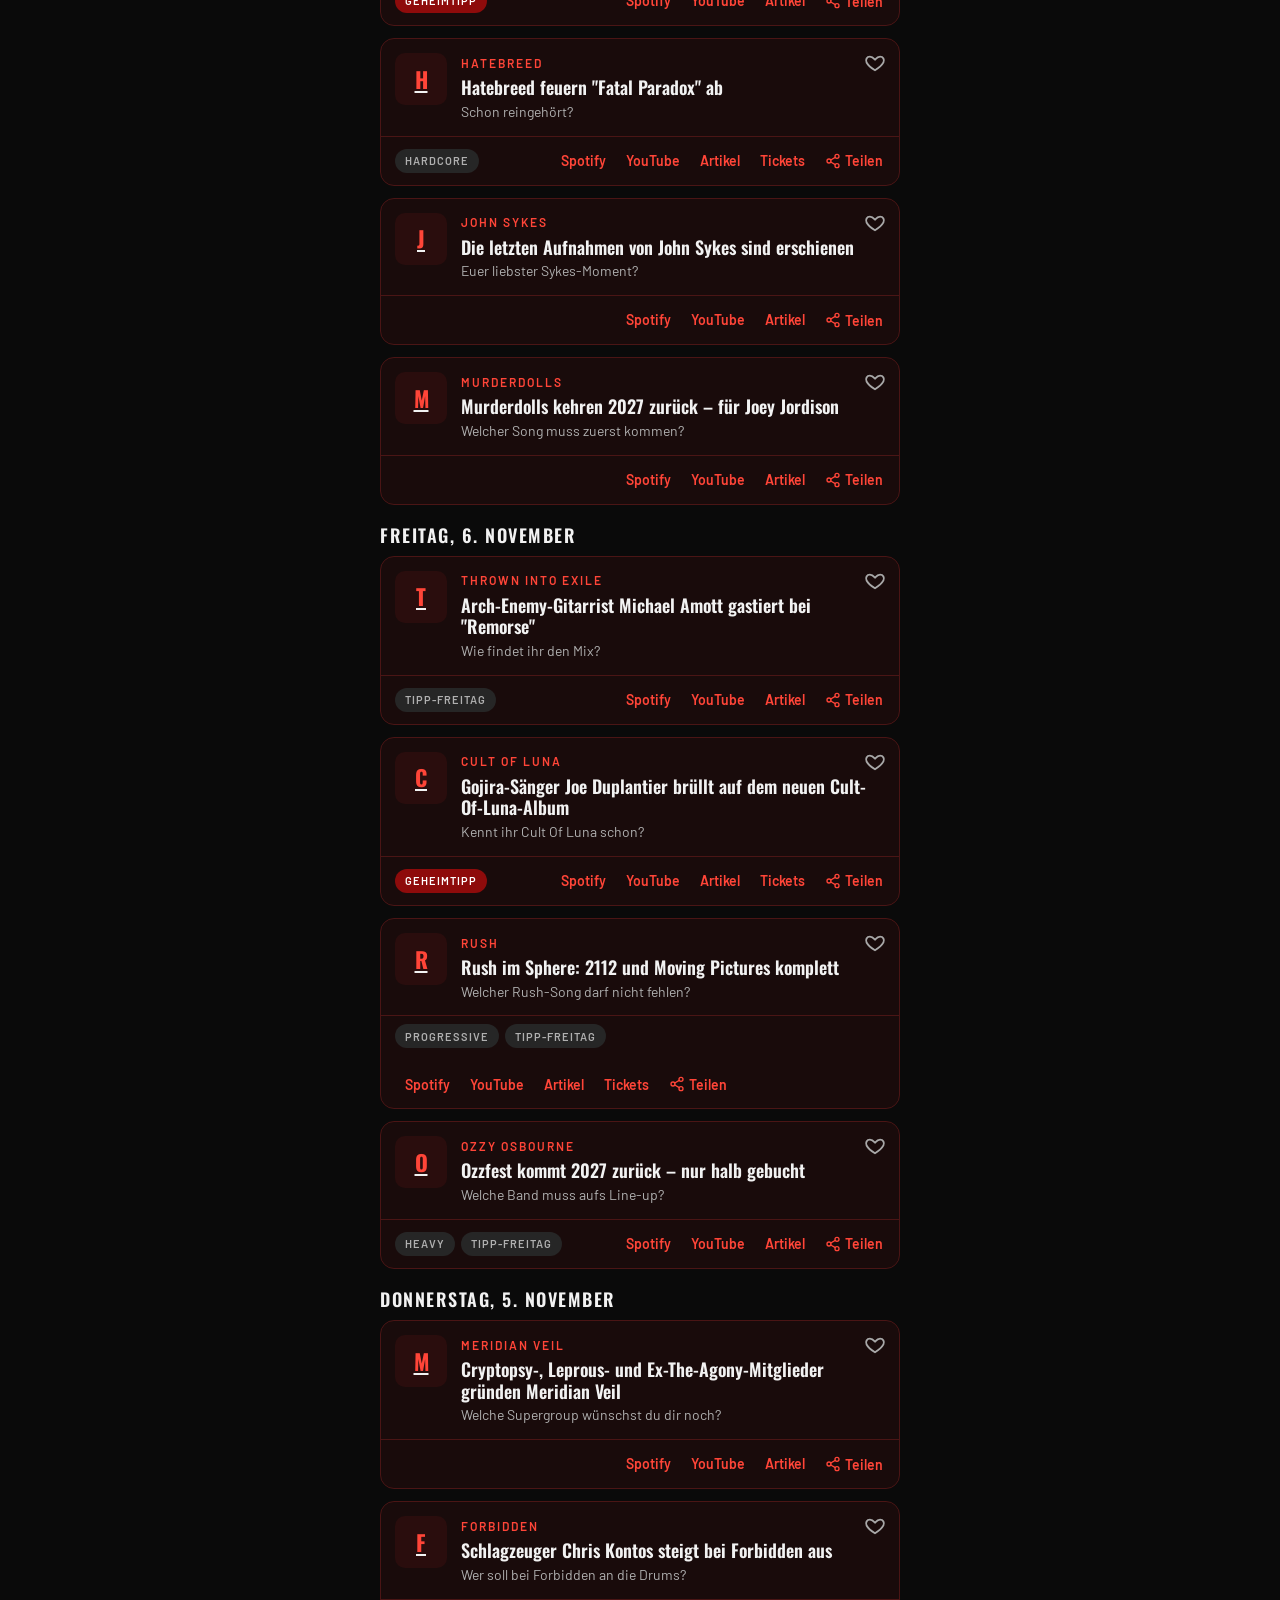
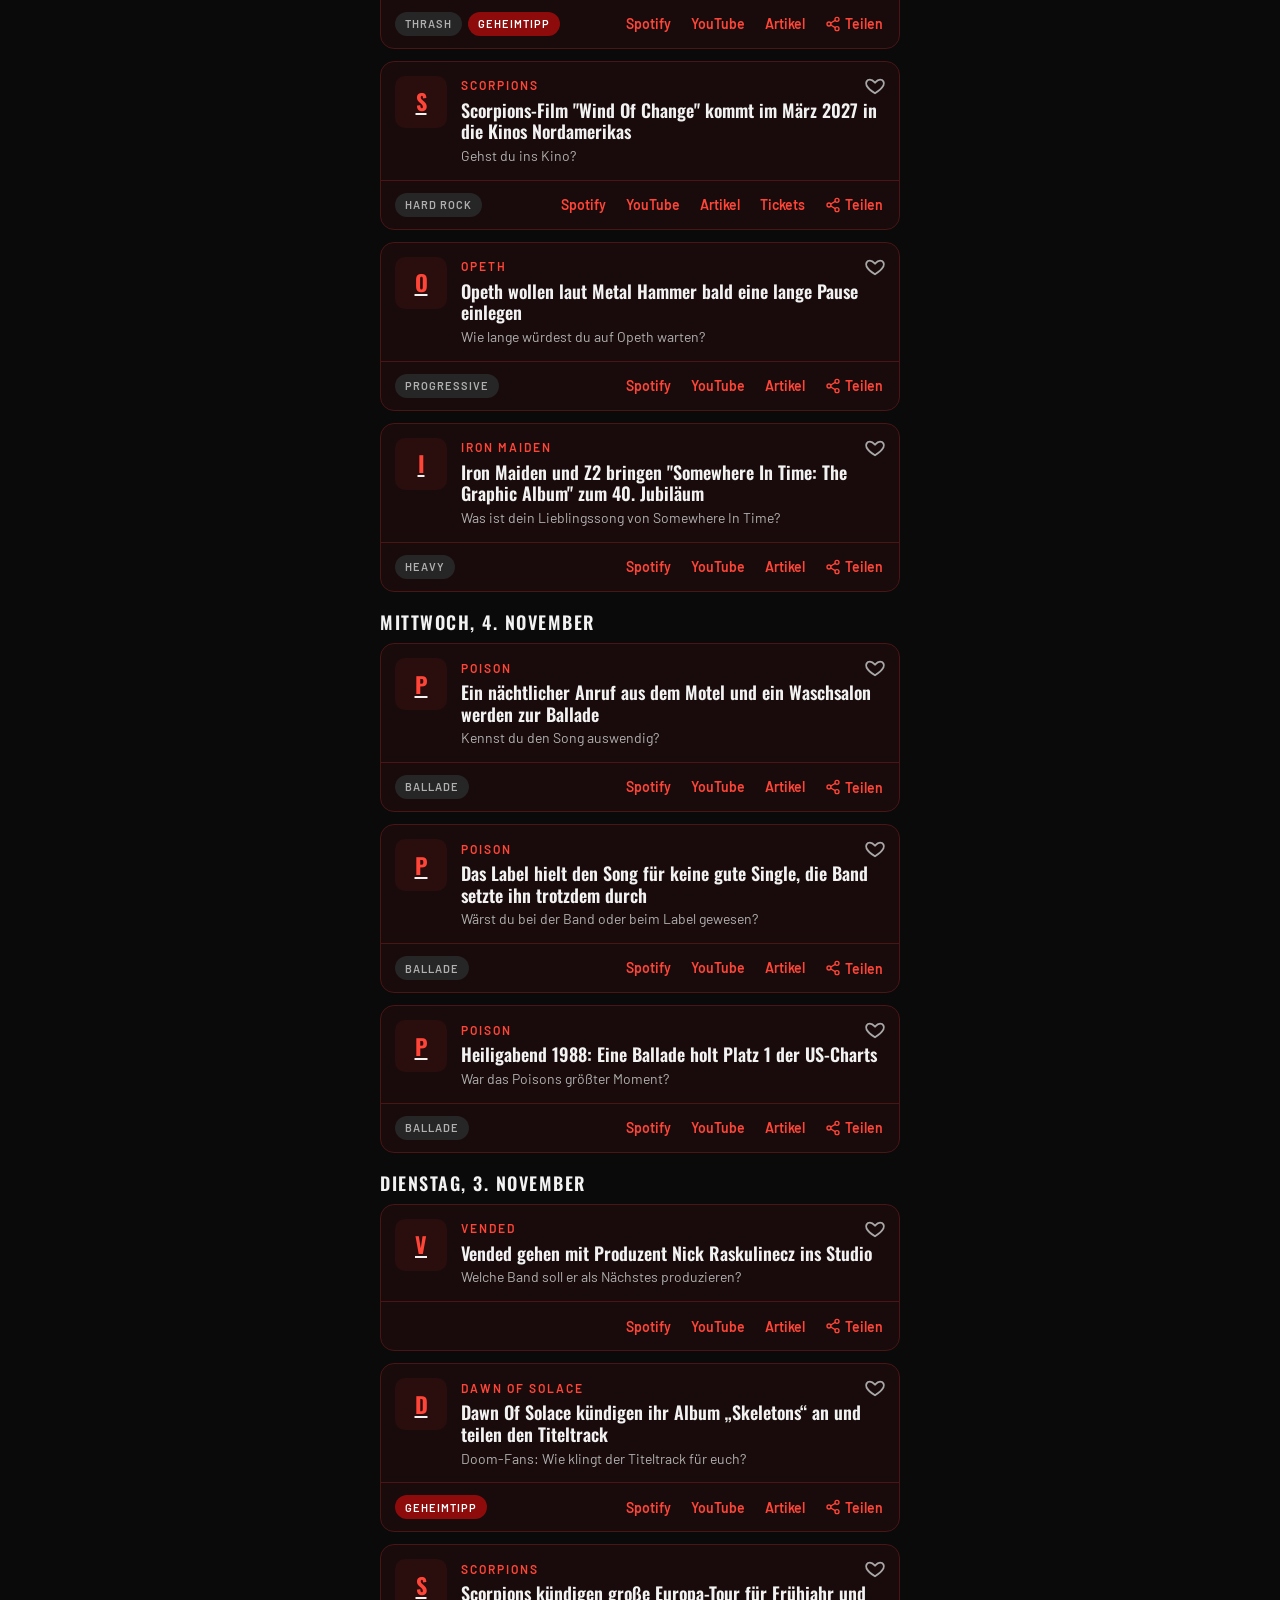
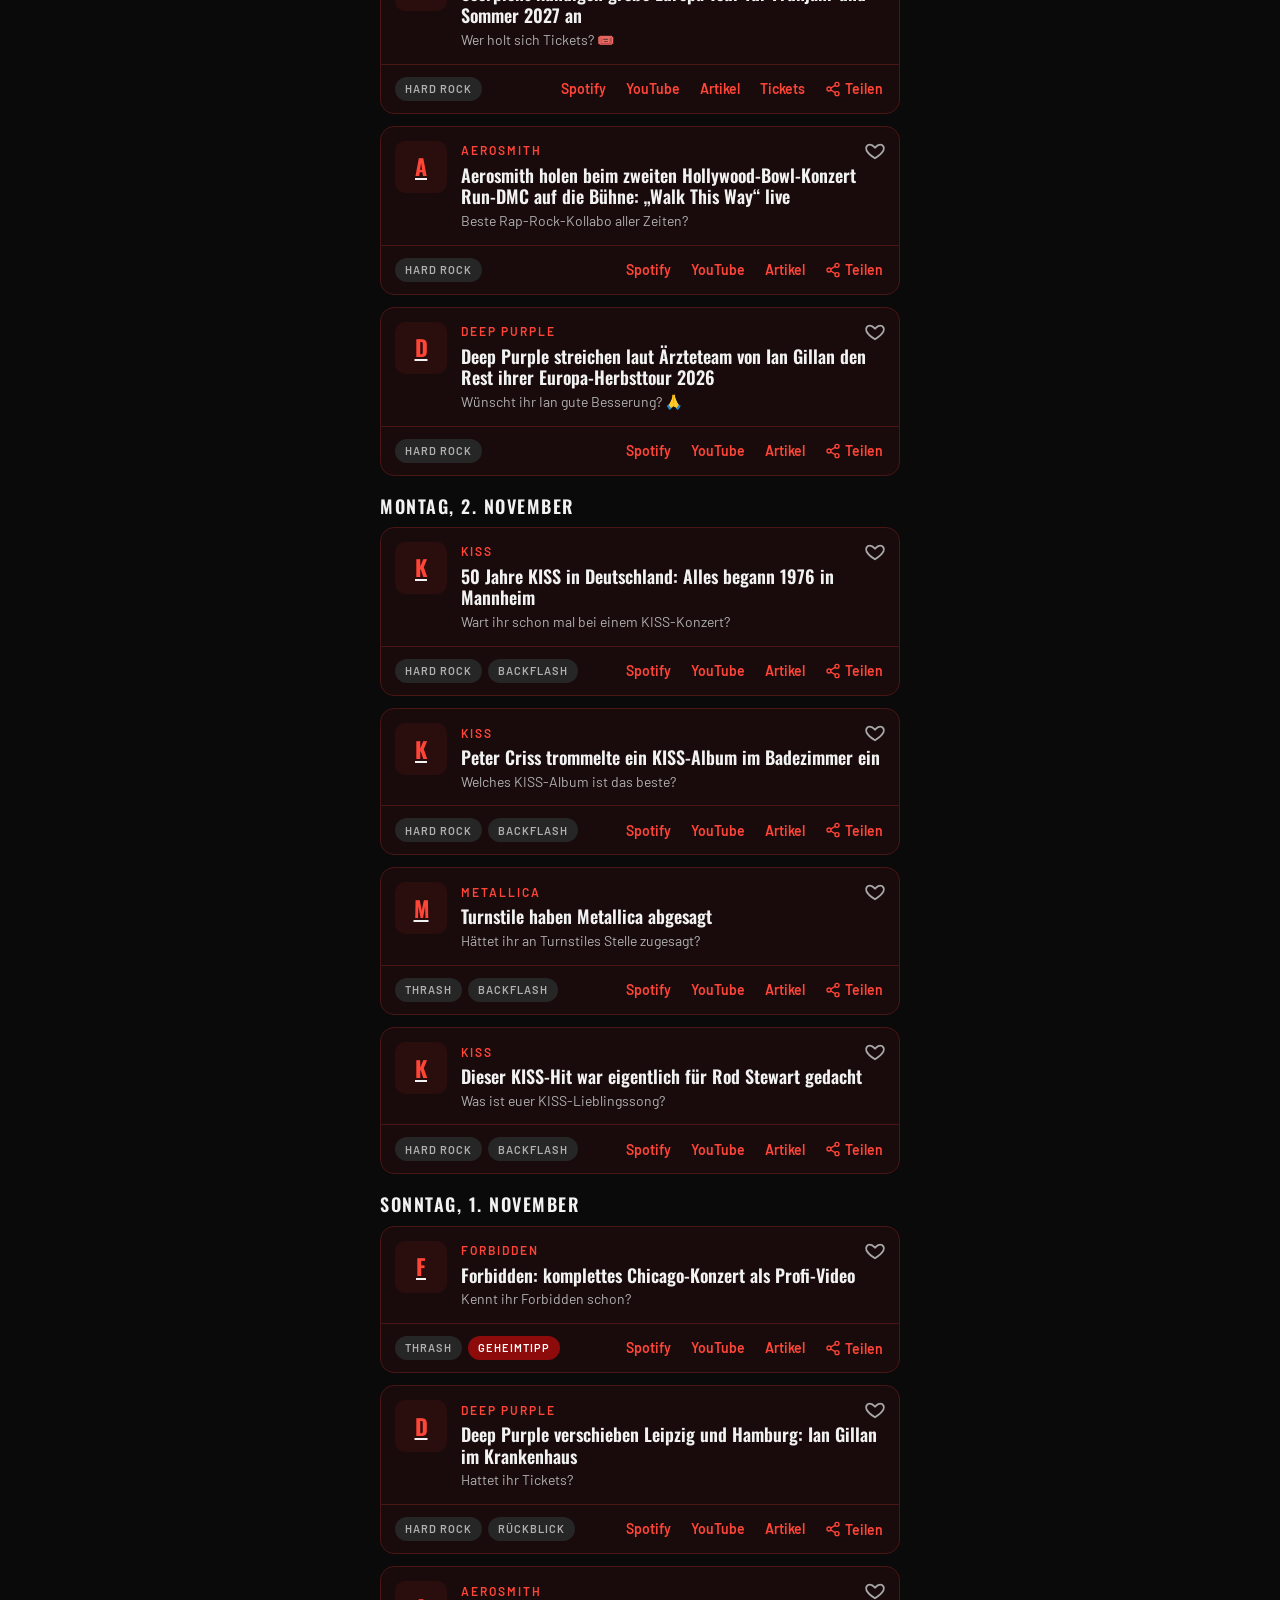
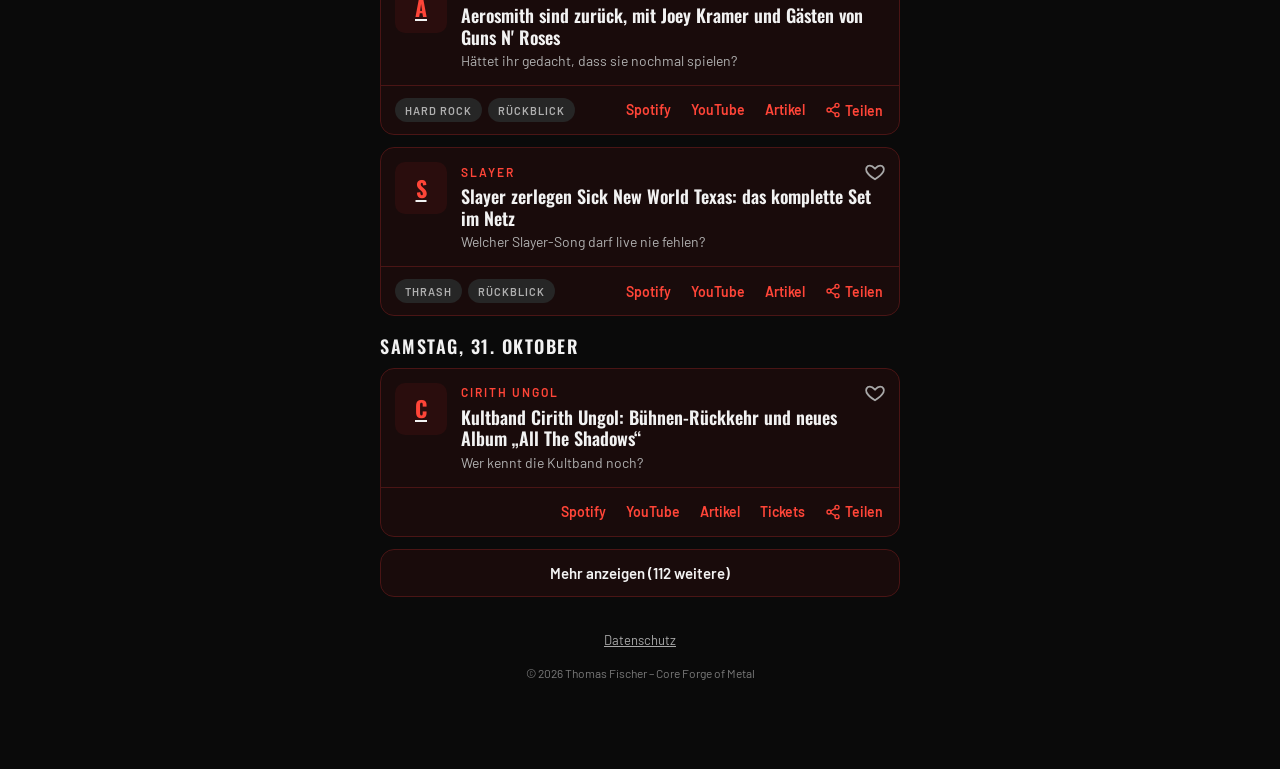
==== commit 9bbf907e: "Add files via upload" ====
--- a/index.html
+++ b/index.html
@@ -477,7 +477,27 @@
     if (gap === 0) return { count: v.count, state: 'done', best: v.best };
     if (gap === 1) return { count: v.count, state: 'risk', best: v.best };
     if (gap === 2 && v.joker !== weekKey(today)) return { count: v.count, state: 'joker', best: v.best };
+    if (gap === 2 && v.rescue !== k && rescueQuiz()) return { count: v.count, state: 'rescue', best: v.best };
     return { count: 0, state: 'off', best: v.best };
+  }
+  /* Streak retten: ein Tag verpasst, Joker der Woche schon weg -> Frage von gestern richtig beantworten */
+  function yesterdayKey() { var y = new Date(today); y.setDate(y.getDate() - 1); return dkey(y); }
+  function rescueQuiz() {
+    var yk = yesterdayKey();
+    return (data.quiz || []).filter(function (q) {
+      return q.date === yk && q.question && Array.isArray(q.options) && q.options.length >= 2 && typeof q.correct === 'number';
+    })[0] || null;
+  }
+  function rescueAnswer(ok) {
+    var v = streakLoad();
+    v.rescue = dkey(today);
+    if (ok) {
+      v.count += 1;
+      v.last = yesterdayKey();
+      if (v.count > (v.best || 0)) v.best = v.count;
+    }
+    streakSave(v);
+    try { if (window.umami && typeof window.umami.track === 'function') window.umami.track(ok ? 'streak-gerettet' : 'streak-rettung-verpasst'); } catch (e) { /* egal */ }
   }
   /* Wird aufgerufen, wenn ein NEUES Quiz erstmals beantwortet wird */
   function streakHit() {
@@ -513,6 +533,7 @@
     var hint = null;
     if (v.state === 'done') hint = el('span', { class: 'ss ok' }, '\u2713 Heute erledigt');
     else if (v.state === 'risk') hint = el('span', { class: 'ss' }, 'Beantworte heute das Quiz, damit die Flamme weiterbrennt.');
+    else if (v.state === 'rescue') hint = el('span', { class: 'ss' }, '\uD83D\uDEDF Streak in Gefahr! Beantworte die Frage von gestern richtig, dann brennt deine Flamme weiter.');
     else if (v.state === 'joker') hint = el('span', { class: 'ss' }, '\uD83D\uDEE1\uFE0F Joker bereit: Beantworte heute das Quiz, dann rettet er deine Streak.');
     box.appendChild(el('span', { class: 'sf', 'aria-hidden': 'true' }, '\uD83D\uDD25'));
     box.appendChild(el('div', { class: 'sb' }, el('span', { class: 'st' }, head), el('span', { class: 'ss' }, sub), hint));
@@ -527,7 +548,16 @@
     }
   }
 
-  function quizCard(q) {
+  /* Schlüssel aus ID + Frage: wird die Tagesfrage später am Tag ausgetauscht, ist sie wieder beantwortbar (Streak zählt trotzdem nur einmal pro Tag) */
+  function quizKey(q) {
+    var t = String(q.question || ''), h = 0;
+    for (var i = 0; i < t.length; i++) { h = ((h << 5) - h + t.charCodeAt(i)) | 0; }
+    return q.id + '-' + (h >>> 0).toString(36);
+  }
+
+  function quizCard(q, rescue) {
+    var qk = quizKey(q);
+    var rescued = null;
     var letters = ['A', 'B', 'C', 'D'];
     var d = parseDay(q.date);
     var diff = d ? dayDiff(d) : 0;
@@ -556,10 +586,15 @@
         if (answered && i === q.correct) { cls += ' ok'; mark = [el('span', { class: 'mark', 'aria-hidden': 'true' }, '✓'), el('span', { class: 'sr' }, ' (richtig)')]; }
         else if (answered && i === pick) { cls += ' no'; mark = [el('span', { class: 'mark', 'aria-hidden': 'true' }, '✗'), el('span', { class: 'sr' }, ' (falsch)')]; }
         return el('button', { class: cls, type: 'button', disabled: answered,
-          onclick: function () { var first = quizGet(q.id) === null; quizSet(q.id, i); lastHit = first ? streakHit() : null; full(i); refreshStreak(); } },
+          onclick: function () {
+            var first = quizGet(qk) === null; quizSet(qk, i);
+            if (rescue) { rescued = i === q.correct; rescueAnswer(rescued); lastHit = null; }
+            else { lastHit = first ? streakHit() : null; }
+            full(i); refreshStreak();
+          } },
           el('span', { class: 'let', 'aria-hidden': 'true' }, letters[i] || String(i + 1)), el('span', { class: 'ot' }, text), mark);
       });
-      box.appendChild(el('div', { class: 'qk' }, el('span', null, 'METAL-QUIZ'), when ? el('span', { class: 'pill' }, when) : null));
+      box.appendChild(el('div', { class: 'qk' }, el('span', null, rescue ? 'RETTUNGS-QUIZ' : 'METAL-QUIZ'), when ? el('span', { class: 'pill' }, when) : null));
       box.appendChild(el('h2', { class: 'qq' }, q.question));
       box.appendChild(el('div', { class: 'opts', role: 'group', 'aria-label': 'Antworten' }, btns));
       if (answered) {
@@ -567,11 +602,16 @@
           el('strong', { class: pick === q.correct ? 'good' : 'bad' }, pick === q.correct ? 'RICHTIG! 🤘' : 'KNAPP DANEBEN.'),
           q.explanation ? el('span', null, q.explanation) : null,
           lastHit ? el('span', null, '\uD83D\uDD25 Streak: ' + lastHit.count + (lastHit.count === 1 ? ' Tag' : ' Tage') + (lastHit.used ? ' (Joker eingesetzt)' : '') + (lastHit.title ? ' \u00B7 Neuer Titel: \u201E' + lastHit.title + '\u201C!' : '')) : null));
-        box.appendChild(el('button', { class: 'more', type: 'button', onclick: function () { bar(pick); } }, 'Zuklappen'));
+        if (rescue) {
+          box.appendChild(el('span', { class: 'res' }, rescued ? '\uD83D\uDD25 Streak gerettet! Jetzt noch das heutige Quiz.' : 'Schade – die Streak ist gerissen. Mit dem heutigen Quiz startest du neu.'));
+          box.appendChild(el('button', { class: 'more', type: 'button', onclick: function () { renderView(); } }, 'Zum heutigen Quiz'));
+        } else {
+          box.appendChild(el('button', { class: 'more', type: 'button', onclick: function () { bar(pick); } }, 'Zuklappen'));
+        }
       }
     }
 
-    var saved = quizGet(q.id);
+    var saved = quizGet(qk);
     if (saved !== null && saved >= 0 && saved < q.options.length) bar(saved); else full(null);
     return box;
   }
@@ -897,7 +937,11 @@
       var rc = reelCard();
       if (rc) host$.appendChild(rc);
       var qz = latestQuiz();
-      if (qz) { streakNode = streakCard(); host$.appendChild(streakNode); host$.appendChild(quizCard(qz)); }
+      if (qz) {
+        streakNode = streakCard(); host$.appendChild(streakNode);
+        var rq = streakView().state === 'rescue' ? rescueQuiz() : null;
+        host$.appendChild(rq ? quizCard(rq, true) : quizCard(qz));
+      }
     }
     host$.appendChild(el('label', { class: 'search' }, svg('<circle cx="11" cy="11" r="7"/><path d="M20 20l-4-4"/>', 20, ' style="color:#A8A8A8"'), el('span', { class: 'sr', style: 'position:absolute;left:-9999px' }, 'Suchen'), searchInput));
     host$.appendChild(chipsHost);
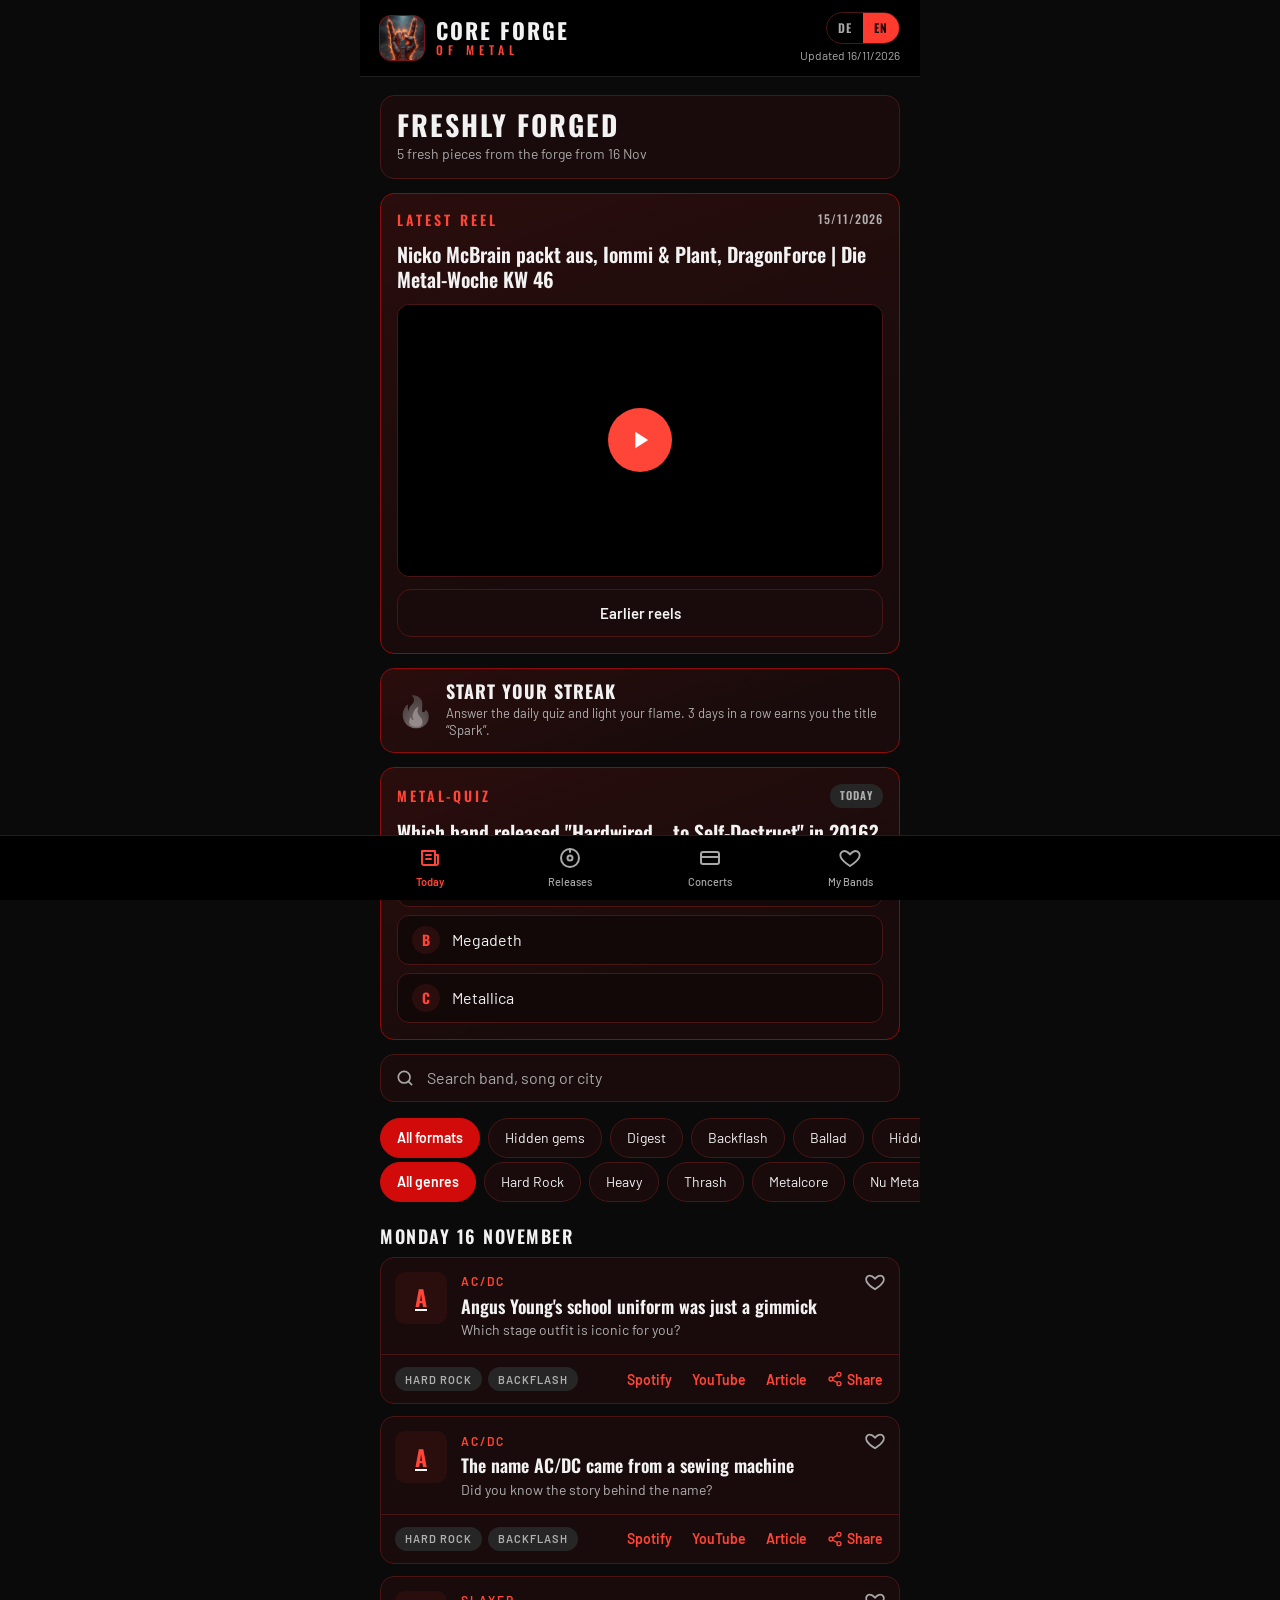
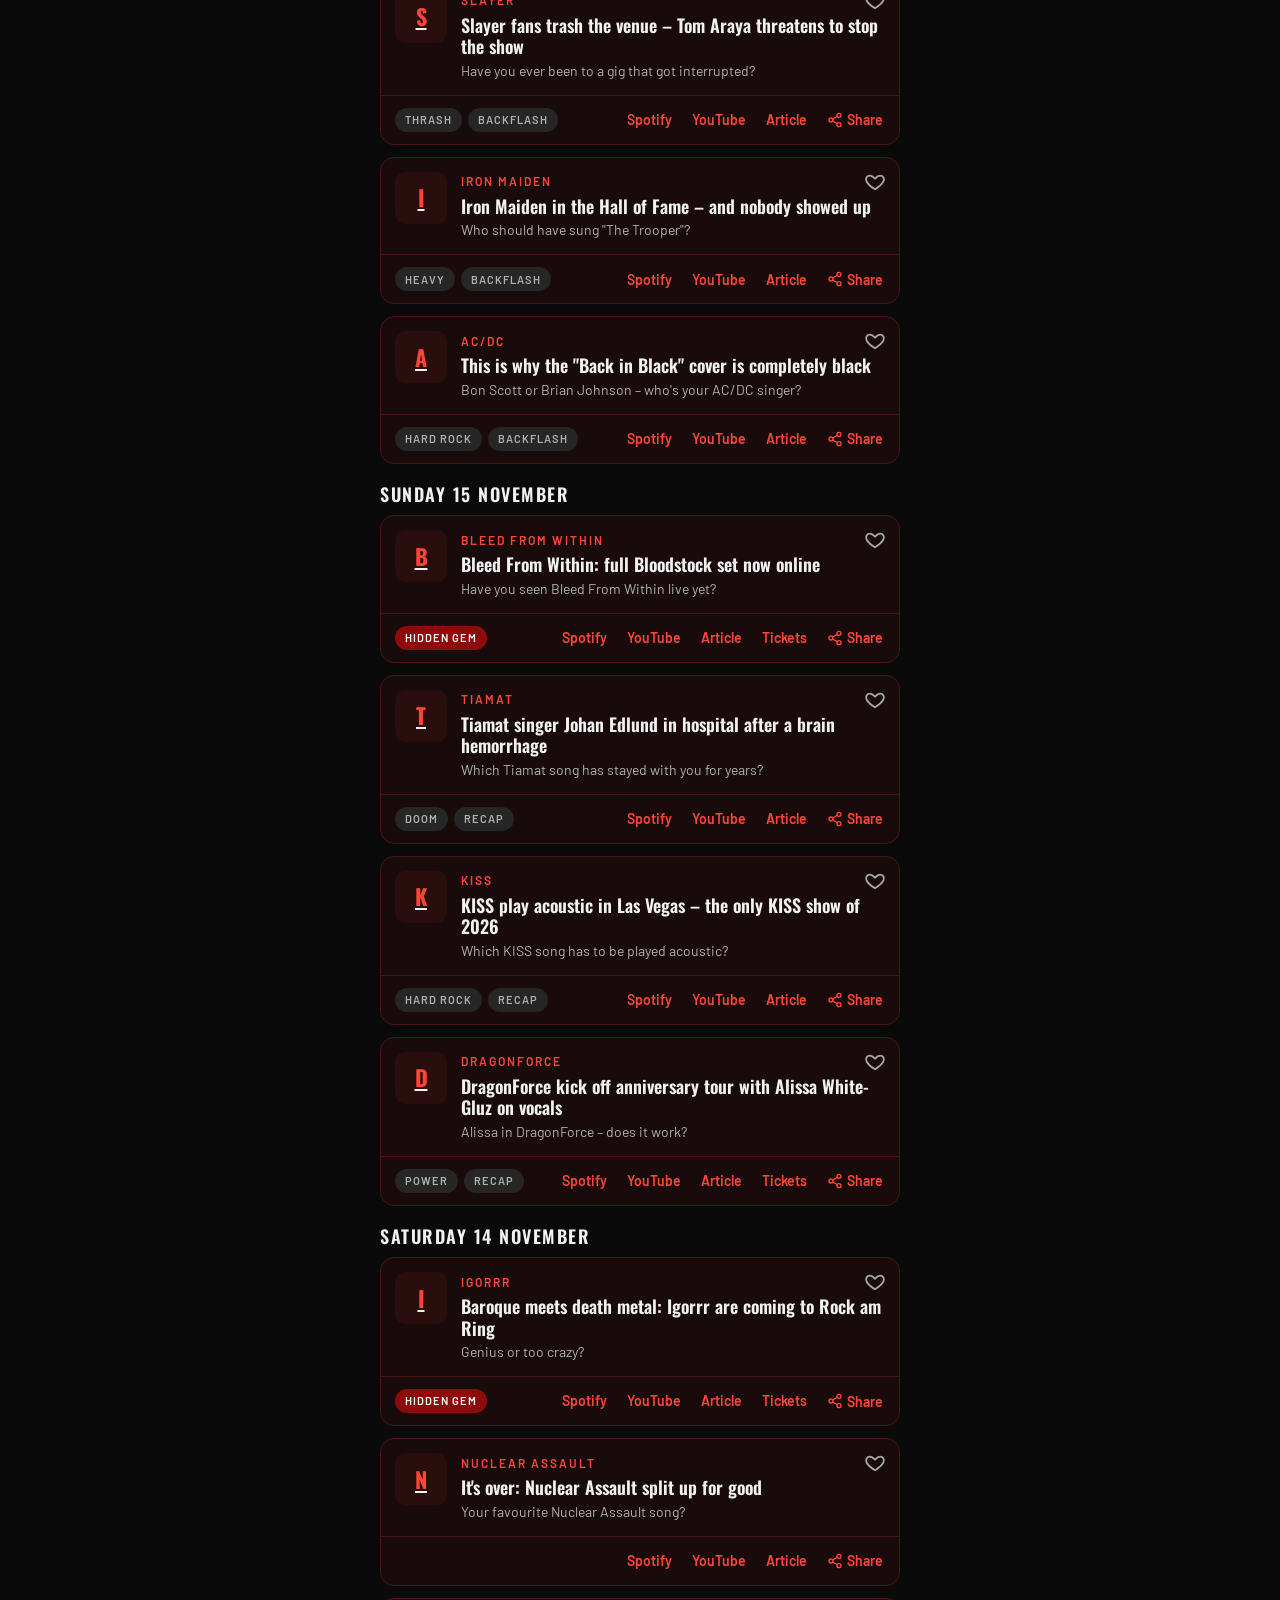
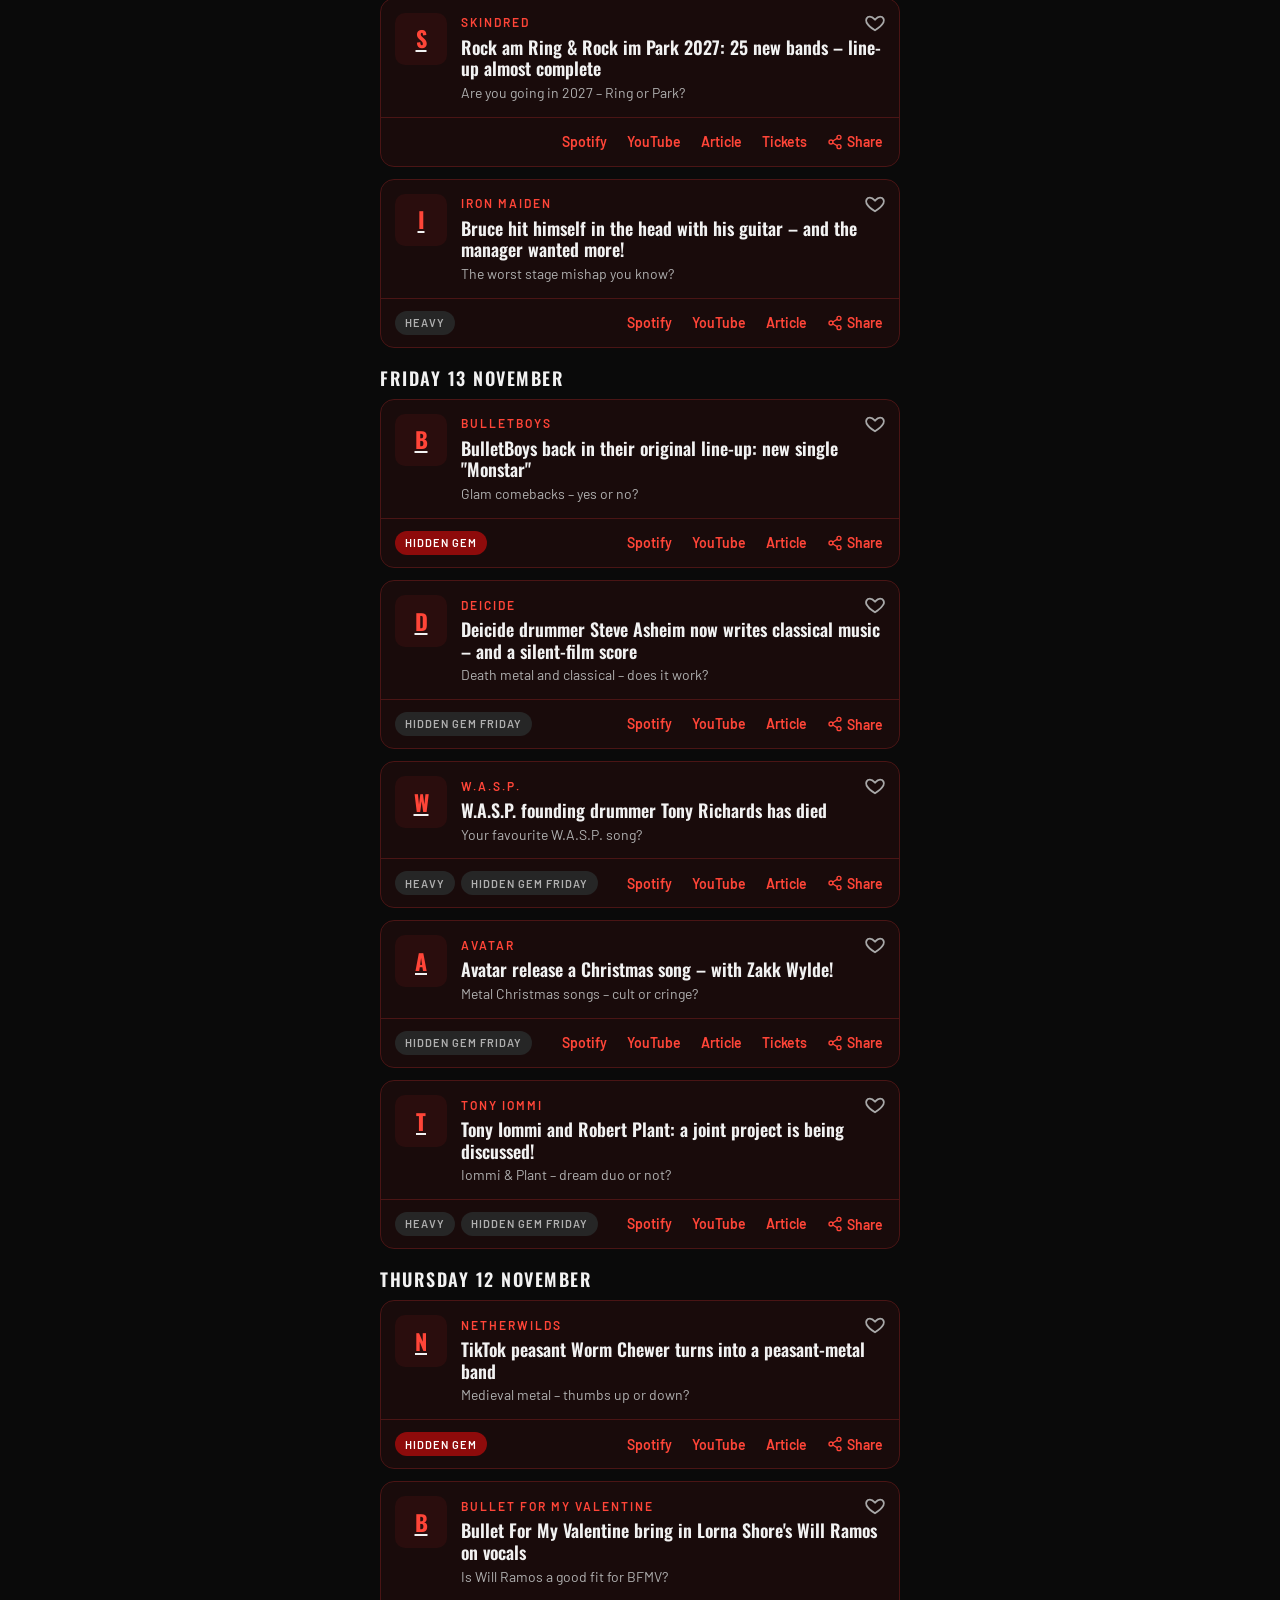
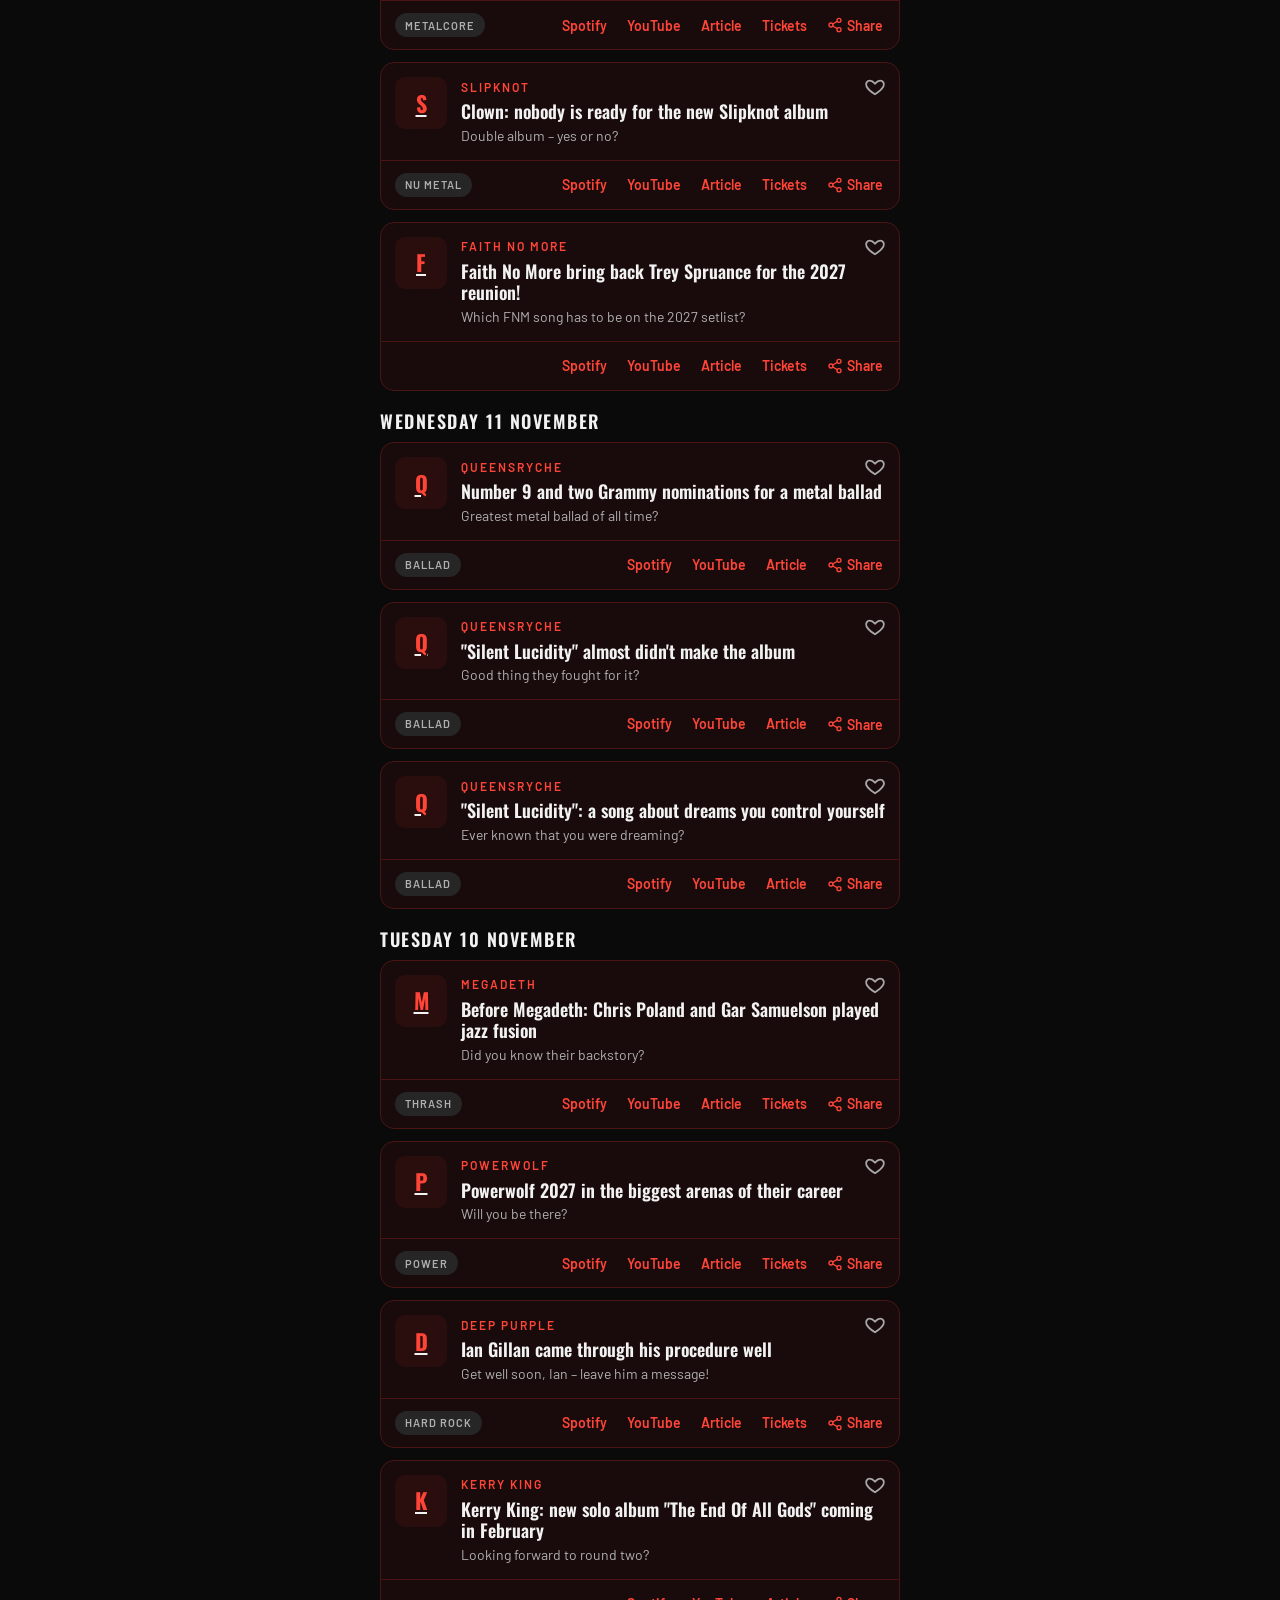
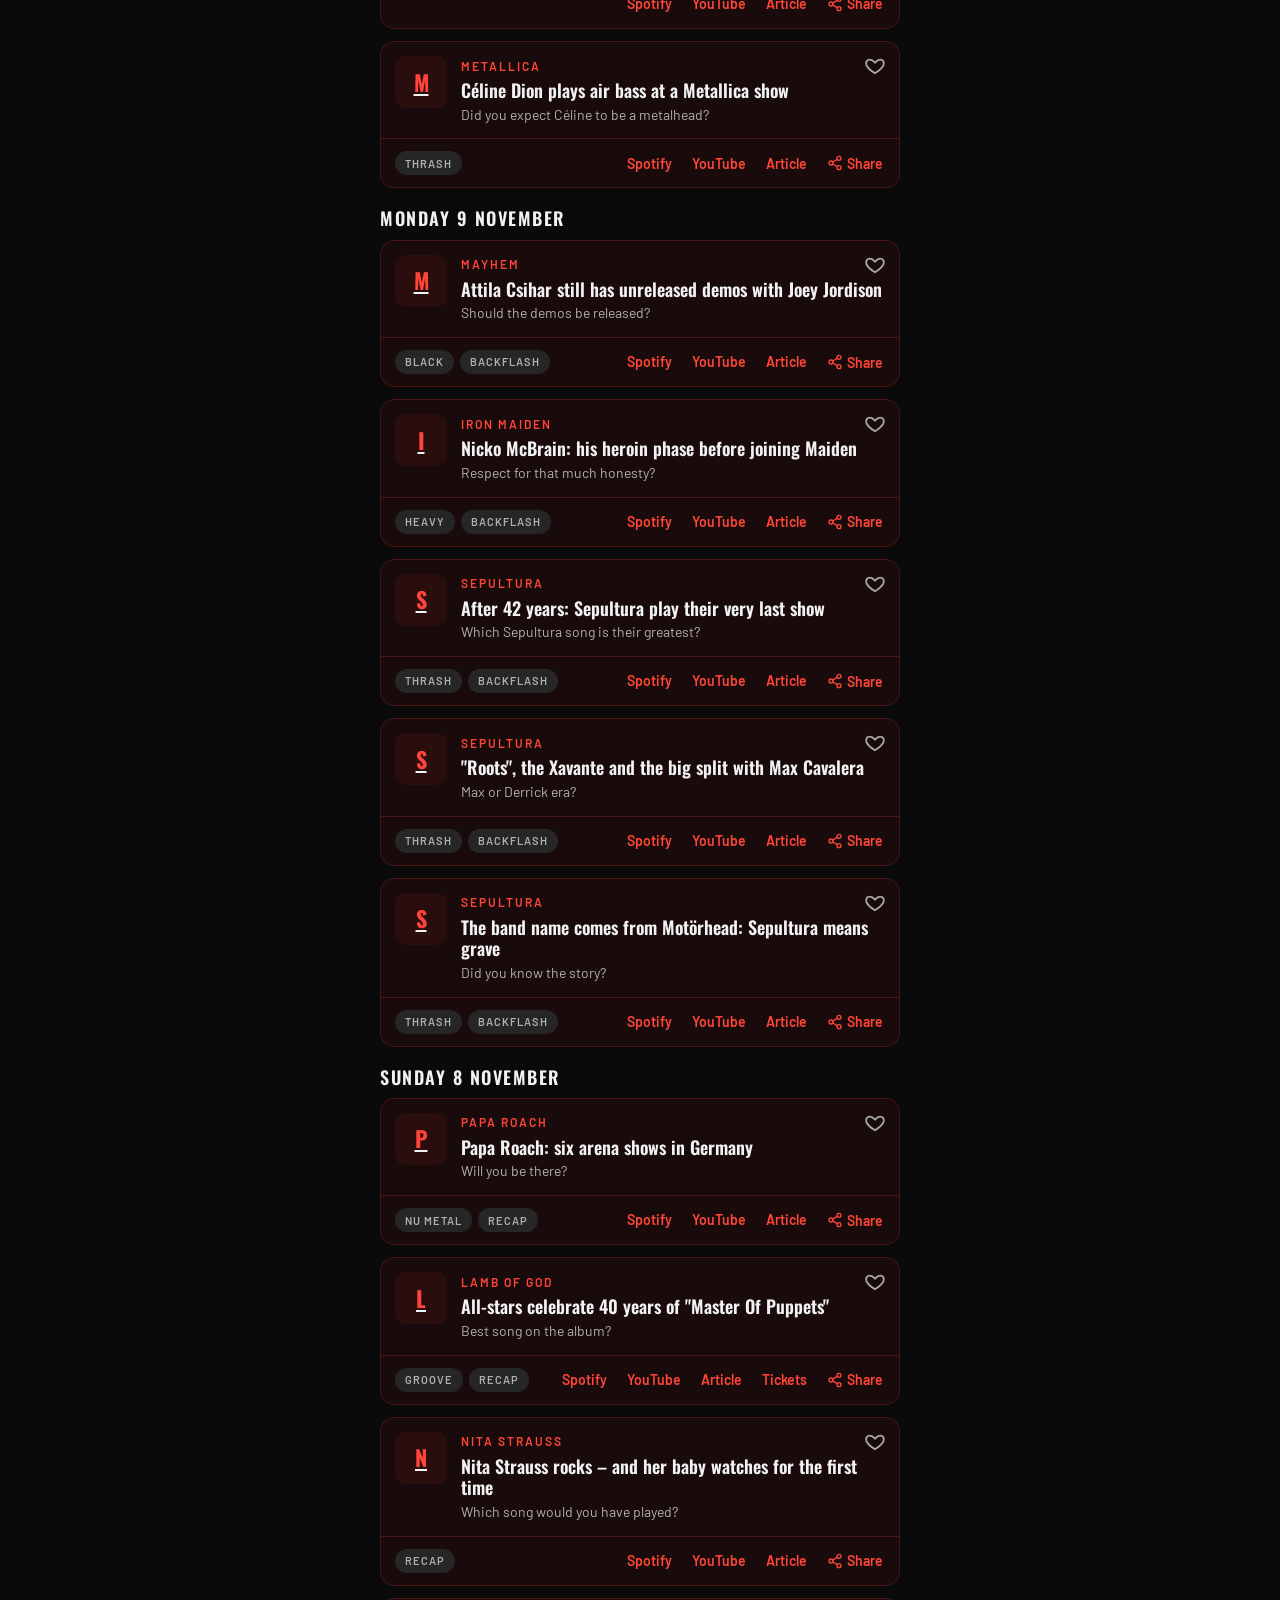
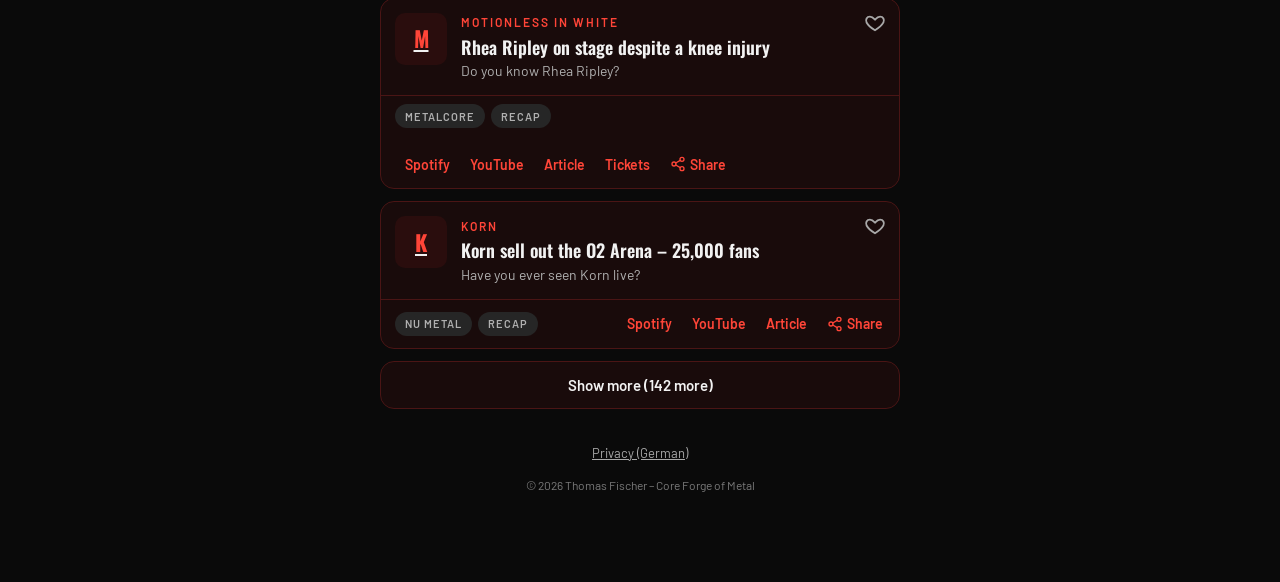
==== commit 3a003c77: "Add files via upload" ====
--- a/index.html
+++ b/index.html
@@ -38,6 +38,10 @@
 .wm b{font-family:'Oswald',sans-serif;font-weight:700;font-size:22px;letter-spacing:2px;white-space:nowrap}
 .wm span{font-family:'Oswald',sans-serif;font-weight:500;font-size:12px;letter-spacing:5px;color:var(--red-hi);margin-top:3px}
 .stand{font-size:12px;color:var(--muted);text-align:right;line-height:1.3}
+.tr{display:flex;flex-direction:column;align-items:flex-end;gap:4px}
+.lang{display:inline-flex;border:1px solid #4A1515;border-radius:999px;overflow:hidden}
+.lang button{background:none;border:0;color:var(--muted);font:600 12px/1 'Oswald',sans-serif;letter-spacing:1px;padding:7px 11px;min-height:30px;cursor:pointer}
+.lang button[aria-pressed="true"]{background:#FF3B30;color:#0B0606}
 
 main{flex:1;padding:18px 20px 18px;display:flex;flex-direction:column;gap:14px;min-width:0}
 
@@ -216,7 +220,7 @@
       <img src="icon-192.png" width="44" height="44" alt="">
       <span class="wm"><b>CORE FORGE</b><span>OF METAL</span></span>
     </a>
-    <div class="stand" id="stand" aria-live="polite"></div>
+    <div class="tr"><div class="lang" id="lang" role="group" aria-label="Sprache / Language"><button type="button" data-l="de" aria-pressed="true">DE</button><button type="button" data-l="en" aria-pressed="false">EN</button></div><div class="stand" id="stand" aria-live="polite"></div></div>
   </header>
   <main id="view" tabindex="-1">
     <noscript><p class="empty">Für diese App wird JavaScript benötigt. Aktiviere es in deinem Browser und lade die Seite neu.</p></noscript>
@@ -228,6 +232,36 @@
 <script>
 (function () {
   'use strict';
+
+  /* ---------- Sprache (DE/EN): Wahl im Browser gespeichert, sonst Handy-Sprache ---------- */
+  var LANG_KEY = 'cfom-lang';
+  var LANG = (function () {
+    try { var s = localStorage.getItem(LANG_KEY); if (s === 'de' || s === 'en') return s; } catch (e) { /* ohne Speicher weiter */ }
+    var l = String((navigator.languages && navigator.languages[0]) || navigator.language || 'de').toLowerCase();
+    return l.indexOf('de') === 0 ? 'de' : 'en';
+  })();
+  var EN = LANG === 'en';
+  var LOC = EN ? 'en-GB' : 'de-DE';
+  function T(de, en) { return EN ? en : de; }
+  /* Inhaltsfeld in der gewählten Sprache (Fallback Deutsch) */
+  function tx(o, f) { var v = o && EN ? o[f + '_en'] : null; return (v !== null && v !== undefined && v !== '') ? v : (o ? o[f] : ''); }
+  document.documentElement.lang = LANG;
+  (function () {
+    var sp = document.querySelector('#splash .msg'); if (sp) sp.textContent = T('Die Schmiede wird angeheizt …', 'Heating up the forge …');
+    var br = document.querySelector('.brand'); if (br) br.setAttribute('aria-label', T('Core Forge of Metal – zu den News', 'Core Forge of Metal – to the news'));
+    var lg = document.querySelector('.legal a'); if (lg) lg.textContent = T('Datenschutz', 'Privacy (German)');
+    var nv = document.querySelector('nav.tabs'); if (nv) nv.setAttribute('aria-label', T('Hauptnavigation', 'Main navigation'));
+    document.querySelectorAll('#lang button').forEach(function (b) {
+      b.setAttribute('aria-pressed', b.getAttribute('data-l') === LANG ? 'true' : 'false');
+      b.addEventListener('click', function () {
+        var l = b.getAttribute('data-l');
+        if (l === LANG) return;
+        try { localStorage.setItem(LANG_KEY, l); } catch (e) { /* ohne Speicher weiter */ }
+        try { if (window.umami && typeof window.umami.track === 'function') window.umami.track('sprache-' + l); } catch (e) { /* egal */ }
+        location.reload();
+      });
+    });
+  })();
 
   /* ---------- Hilfsfunktionen ---------- */
   var DATA_URL = 'data/data.json';
@@ -266,20 +300,20 @@
   var now = new Date();
   var today = new Date(now.getFullYear(), now.getMonth(), now.getDate());
   function dayDiff(d) { return Math.round((d - today) / 86400000); }
-  var MON = ['JAN', 'FEB', 'MÄR', 'APR', 'MAI', 'JUN', 'JUL', 'AUG', 'SEP', 'OKT', 'NOV', 'DEZ'];
+  var MON = EN ? ['JAN', 'FEB', 'MAR', 'APR', 'MAY', 'JUN', 'JUL', 'AUG', 'SEP', 'OCT', 'NOV', 'DEC'] : ['JAN', 'FEB', 'MÄR', 'APR', 'MAI', 'JUN', 'JUL', 'AUG', 'SEP', 'OKT', 'NOV', 'DEZ'];
   function dayHeading(d) {
     var diff = dayDiff(d);
-    if (diff === 0) return 'Heute';
-    if (diff === -1) return 'Gestern';
+    if (diff === 0) return T('Heute', 'Today');
+    if (diff === -1) return T('Gestern', 'Yesterday');
     var o = { weekday: 'long', day: 'numeric', month: 'long' };
     if (d.getFullYear() !== today.getFullYear()) o.year = 'numeric';
-    return d.toLocaleDateString('de-DE', o);
+    return d.toLocaleDateString(LOC, o);
   }
   function monthHeading(d) {
-    return d.toLocaleDateString('de-DE', { month: 'long', year: 'numeric' });
+    return d.toLocaleDateString(LOC, { month: 'long', year: 'numeric' });
   }
   var regionNames = null;
-  try { regionNames = new Intl.DisplayNames(['de'], { type: 'region' }); } catch (e) { /* ältere Browser */ }
+  try { regionNames = new Intl.DisplayNames([LANG], { type: 'region' }); } catch (e) { /* ältere Browser */ }
   function country(code) {
     if (!code) return '';
     try { return regionNames ? regionNames.of(String(code).toUpperCase()) : code; } catch (e) { return code; }
@@ -313,13 +347,13 @@
     if (!slug) return null;
     var on = isFav(slug);
     var b = el('button', { class: 'fav', type: 'button', 'aria-pressed': on ? 'true' : 'false',
-      'aria-label': (on ? band + ' aus Meine Bands entfernen' : band + ' zu Meine Bands hinzufügen'),
+      'aria-label': (on ? band + T(' aus Meine Bands entfernen', ' – remove from My Bands') : band + T(' zu Meine Bands hinzufügen', ' – add to My Bands')),
       onclick: function () {
         var now = toggleFav(slug);
         if (state.tab === 'fav') { renderView(); return; }
         document.querySelectorAll('.fav[data-slug="' + slug + '"]').forEach(function (x) {
           x.setAttribute('aria-pressed', now ? 'true' : 'false');
-          x.setAttribute('aria-label', now ? band + ' aus Meine Bands entfernen' : band + ' zu Meine Bands hinzufügen');
+          x.setAttribute('aria-label', now ? band + T(' aus Meine Bands entfernen', ' – remove from My Bands') : band + T(' zu Meine Bands hinzufügen', ' – add to My Bands'));
           x.replaceChild(svg(HEART, 22, now ? ' fill="currentColor"' : ''), x.firstChild);
         });
       } }, svg(HEART, 22, on ? ' fill="currentColor"' : ''));
@@ -330,13 +364,13 @@
   /* ---------- Teilen ---------- */
   var APP_URL = 'https://www.coreforgeofmetal.de';
   function shareBtn(n) {
-    var text = (n.band ? n.band + ': ' : '') + (n.headline || '') + ' \u2013 mehr in der Core Forge App:';
-    return el('button', { class: 'share', type: 'button', 'aria-label': 'Meldung teilen: ' + (n.headline || ''),
+    var text = (n.band ? n.band + ': ' : '') + (tx(n, 'headline') || '') + T(' \u2013 mehr in der Core Forge App:', ' \u2013 more in the Core Forge app:');
+    return el('button', { class: 'share', type: 'button', 'aria-label': T('Meldung teilen: ', 'Share: ') + (tx(n, 'headline') || ''),
       onclick: function () {
         track('share');
         if (navigator.share) { navigator.share({ title: 'Core Forge of Metal', text: text, url: APP_URL }).catch(function () {}); }
         else { window.open('https://wa.me/?text=' + encodeURIComponent(text + ' ' + APP_URL), '_blank', 'noopener'); }
-      } }, svg('<circle cx="18" cy="5" r="3"/><circle cx="6" cy="12" r="3"/><circle cx="18" cy="19" r="3"/><path d="M8.6 13.5l6.8 4M15.4 6.5l-6.8 4"/>', 16), 'Teilen');
+      } }, svg('<circle cx="18" cy="5" r="3"/><circle cx="6" cy="12" r="3"/><circle cx="18" cy="19" r="3"/><path d="M8.6 13.5l6.8 4M15.4 6.5l-6.8 4"/>', 16), T('Teilen', 'Share'));
   }
 
   /* ---------- Daten ---------- */
@@ -368,7 +402,7 @@
 
   /* Dynamische Zeile unter "Frisch geschmiedet" */
   function newsSub() {
-    var fallback = 'Die Metal-News des Tages – heiß vom Amboss.';
+    var fallback = T('Die Metal-News des Tages – heiß vom Amboss.', 'Today\u2019s metal news – hot off the anvil.');
     if (!data || !data.news.length) return fallback;
     var max = '';
     data.news.forEach(function (n) { if (n.date && String(n.date) > max) max = String(n.date); });
@@ -377,9 +411,9 @@
     var items = data.news.filter(function (n) { return String(n.date) === max; });
     var tips = items.filter(function (n) { return n.is_tip === true; }).length;
     var diff = dayDiff(d);
-    var when = diff === 0 ? 'heute' : diff === -1 ? 'gestern' : 'vom ' + d.toLocaleDateString('de-DE', { day: 'numeric', month: 'numeric' });
-    var s = items.length + (items.length === 1 ? ' frisches Schmiedestück ' : ' frische Schmiedestücke ') + when;
-    if (tips) s += ' · ' + tips + (tips === 1 ? ' Geheimtipp' : ' Geheimtipps');
+    var when = diff === 0 ? T('heute', 'today') : diff === -1 ? T('gestern', 'yesterday') : T('vom ', 'from ') + d.toLocaleDateString(LOC, { day: 'numeric', month: EN ? 'short' : 'numeric' });
+    var s = items.length + (items.length === 1 ? T(' frisches Schmiedestück ', ' fresh piece from the forge ') : T(' frische Schmiedestücke ', ' fresh pieces from the forge ')) + when;
+    if (tips) s += ' · ' + tips + (tips === 1 ? T(' Geheimtipp', ' hidden gem') : T(' Geheimtipps', ' hidden gems'));
     return s;
   }
 
@@ -398,9 +432,9 @@
     if (!list.length) return null;
     var r = list[0];
     var d = parseDay(r.date), diff = d ? dayDiff(d) : null;
-    var kicker = diff === 0 ? 'REEL DES TAGES' : 'NEUESTES REEL';
-    var when = d ? d.toLocaleDateString('de-DE', { day: 'numeric', month: 'numeric', year: 'numeric' }) : '';
-    var box = el('section', { class: 'reel', 'aria-label': 'Reel des Tages' });
+    var kicker = diff === 0 ? T('REEL DES TAGES', 'REEL OF THE DAY') : T('NEUESTES REEL', 'LATEST REEL');
+    var when = d ? d.toLocaleDateString(LOC, { day: 'numeric', month: 'numeric', year: 'numeric' }) : '';
+    var box = el('section', { class: 'reel', 'aria-label': T('Reel des Tages', 'Reel of the day') });
     box.appendChild(el('div', { class: 'rk' }, el('span', null, kicker), el('span', { class: 'rd' }, when)));
     box.appendChild(el('h2', { class: 'rt' }, r.title));
     var id = ytId(r.url);
@@ -408,7 +442,7 @@
       var frame = el('div', { class: 'rframe' });
       var img = el('img', { src: 'https://i.ytimg.com/vi/' + id + '/hqdefault.jpg', alt: '', loading: 'lazy' });
       img.addEventListener('error', function () { img.style.display = 'none'; });
-      var btn = el('button', { class: 'rplay', type: 'button', 'aria-label': 'Reel abspielen: ' + r.title,
+      var btn = el('button', { class: 'rplay', type: 'button', 'aria-label': T('Reel abspielen: ', 'Play reel: ') + r.title,
         onclick: function () {
           frame.className = 'rframe play';
           frame.textContent = '';
@@ -418,20 +452,20 @@
       frame.appendChild(img); frame.appendChild(btn);
       box.appendChild(frame);
     } else {
-      box.appendChild(link(r.url, 'Reel ansehen', 'Reel ansehen: ' + r.title));
+      box.appendChild(link(r.url, T('Reel ansehen', 'Watch reel'), T('Reel ansehen: ', 'Watch reel: ') + r.title));
     }
     if (list.length > 1) {
       var more = el('div', { class: 'rmore', hidden: true });
       list.slice(1, 11).forEach(function (x) {
         more.appendChild(el('a', { href: safeUrl(x.url), target: '_blank', rel: 'noopener noreferrer' },
-          el('small', null, (parseDay(x.date) ? parseDay(x.date).toLocaleDateString('de-DE', { day: 'numeric', month: 'numeric' }) : '')), x.title));
+          el('small', null, (parseDay(x.date) ? parseDay(x.date).toLocaleDateString(LOC, { day: 'numeric', month: 'numeric' }) : '')), x.title));
       });
       var tog = el('button', { class: 'more', type: 'button', 'aria-expanded': 'false', onclick: function () {
         var open = more.hasAttribute('hidden');
         if (open) more.removeAttribute('hidden'); else more.setAttribute('hidden', '');
         tog.setAttribute('aria-expanded', open ? 'true' : 'false');
-        tog.textContent = open ? 'Frühere Reels ausblenden' : 'Frühere Reels';
-      } }, 'Frühere Reels');
+        tog.textContent = open ? T('Frühere Reels ausblenden', 'Hide earlier reels') : T('Frühere Reels', 'Earlier reels');
+      } }, T('Frühere Reels', 'Earlier reels'));
       box.appendChild(tog); box.appendChild(more);
     }
     return box;
@@ -450,7 +484,7 @@
   }
   /* ---------- Streak (nur im Browser dieses Geräts gespeichert) ---------- */
   var STREAK_KEY = 'cfom-streak';
-  var TITLES = [{ n: 3, t: 'Funke' }, { n: 7, t: 'Glut' }, { n: 30, t: 'Inferno' }];
+  var TITLES = [{ n: 3, t: T('Funke', 'Spark') }, { n: 7, t: T('Glut', 'Ember') }, { n: 30, t: 'Inferno' }];
   function dkey(d) { return d.getFullYear() + '-' + ('0' + (d.getMonth() + 1)).slice(-2) + '-' + ('0' + d.getDate()).slice(-2); }
   function weekKey(d) {
     var t = new Date(Date.UTC(d.getFullYear(), d.getMonth(), d.getDate()));
@@ -520,21 +554,21 @@
   function nextGoal(n) { for (var i = 0; i < TITLES.length; i++) if (n < TITLES[i].n) return TITLES[i]; return null; }
   function streakCard() {
     var v = streakView(), n = v.count;
-    var box = el('section', { class: 'streak' + (n === 0 ? ' off' : ''), 'aria-label': 'Metal-Streak' });
+    var box = el('section', { class: 'streak' + (n === 0 ? ' off' : ''), 'aria-label': T('Metal-Streak', 'Metal streak') });
     var head, sub;
     if (n === 0) {
-      head = 'STREAK STARTEN';
-      sub = 'Beantworte das Tages-Quiz und zünde deine Flamme. Ab 3 Tagen in Folge gibt\u2019s den Titel \u201EFunke\u201C.';
+      head = T('STREAK STARTEN', 'START YOUR STREAK');
+      sub = T('Beantworte das Tages-Quiz und zünde deine Flamme. Ab 3 Tagen in Folge gibt\u2019s den Titel \u201EFunke\u201C.', 'Answer the daily quiz and light your flame. 3 days in a row earns you the title \u201CSpark\u201D.');
     } else {
-      head = (n === 1 ? '1 TAG' : n + ' TAGE') + ' IN FOLGE';
+      head = (n === 1 ? T('1 TAG', '1 DAY') : n + T(' TAGE', ' DAYS')) + T(' IN FOLGE', ' IN A ROW');
       var t = titleFor(n), g = nextGoal(n);
-      sub = (t ? t + ' \u00B7 ' : '') + (g ? 'noch ' + (g.n - n) + (g.n - n === 1 ? ' Tag' : ' Tage') + ' bis \u201E' + g.t + '\u201C' : 'Höchste Stufe erreicht');
+      sub = (t ? t + ' \u00B7 ' : '') + (g ? T('noch ', '') + (g.n - n) + (g.n - n === 1 ? T(' Tag', ' more day') : T(' Tage', ' more days')) + T(' bis \u201E', ' to \u201C') + g.t + '\u201C' : T('Höchste Stufe erreicht', 'Top level reached'));
     }
     var hint = null;
-    if (v.state === 'done') hint = el('span', { class: 'ss ok' }, '\u2713 Heute erledigt');
-    else if (v.state === 'risk') hint = el('span', { class: 'ss' }, 'Beantworte heute das Quiz, damit die Flamme weiterbrennt.');
-    else if (v.state === 'rescue') hint = el('span', { class: 'ss' }, '\uD83D\uDEDF Streak in Gefahr! Beantworte die Frage von gestern richtig, dann brennt deine Flamme weiter.');
-    else if (v.state === 'joker') hint = el('span', { class: 'ss' }, '\uD83D\uDEE1\uFE0F Joker bereit: Beantworte heute das Quiz, dann rettet er deine Streak.');
+    if (v.state === 'done') hint = el('span', { class: 'ss ok' }, T('\u2713 Heute erledigt', '\u2713 Done for today'));
+    else if (v.state === 'risk') hint = el('span', { class: 'ss' }, T('Beantworte heute das Quiz, damit die Flamme weiterbrennt.', 'Answer today\u2019s quiz to keep the flame burning.'));
+    else if (v.state === 'rescue') hint = el('span', { class: 'ss' }, T('\uD83D\uDEDF Streak in Gefahr! Beantworte die Frage von gestern richtig, dann brennt deine Flamme weiter.', '\uD83D\uDEDF Streak in danger! Answer yesterday\u2019s question correctly to keep your flame burning.'));
+    else if (v.state === 'joker') hint = el('span', { class: 'ss' }, T('\uD83D\uDEE1\uFE0F Joker bereit: Beantworte heute das Quiz, dann rettet er deine Streak.', '\uD83D\uDEE1\uFE0F Joker ready: answer today\u2019s quiz and it saves your streak.'));
     box.appendChild(el('span', { class: 'sf', 'aria-hidden': 'true' }, '\uD83D\uDD25'));
     box.appendChild(el('div', { class: 'sb' }, el('span', { class: 'st' }, head), el('span', { class: 'ss' }, sub), hint));
     return box;
@@ -561,8 +595,10 @@
     var letters = ['A', 'B', 'C', 'D'];
     var d = parseDay(q.date);
     var diff = d ? dayDiff(d) : 0;
-    var when = diff === 0 ? 'Heute' : diff === -1 ? 'Gestern' : d ? d.toLocaleDateString('de-DE', { day: 'numeric', month: 'numeric' }) : '';
-    var box = el('section', { class: 'quiz', 'aria-label': 'Metal-Quiz des Tages' });
+    var when = diff === 0 ? T('Heute', 'Today') : diff === -1 ? T('Gestern', 'Yesterday') : d ? d.toLocaleDateString(LOC, { day: 'numeric', month: 'numeric' }) : '';
+    var box = el('section', { class: 'quiz', 'aria-label': T('Metal-Quiz des Tages', 'Metal quiz of the day') });
+    var qText = tx(q, 'question'), qExpl = tx(q, 'explanation');
+    var qOpts = (EN && Array.isArray(q.options_en) && q.options_en.length === q.options.length) ? q.options_en : q.options;
     var lastHit = null;
 
     /* Eingeklappt: schmale Zeile, nachdem das Quiz beantwortet wurde */
@@ -572,7 +608,7 @@
       box.textContent = '';
       box.appendChild(el('button', { class: 'qbar', type: 'button', 'aria-expanded': 'false', onclick: function () { full(pick); } },
         el('span', { class: 'qk-t' }, 'METAL-QUIZ'),
-        el('span', { class: 'qb-s' }, (ok ? '✓ Richtig beantwortet' : '✗ Beantwortet') + ' · täglich ein neues Quiz'),
+        el('span', { class: 'qb-s' }, (ok ? T('✓ Richtig beantwortet', '✓ Answered correctly') : T('✗ Beantwortet', '✗ Answered')) + T(' · täglich ein neues Quiz', ' · a new quiz every day')),
         svg('<path d="M6 9l6 6 6-6"/>', 18)));
     }
 
@@ -581,10 +617,10 @@
       var answered = pick !== null;
       box.className = 'quiz';
       box.textContent = '';
-      var btns = q.options.map(function (text, i) {
+      var btns = qOpts.map(function (text, i) {
         var cls = 'opt', mark = null;
-        if (answered && i === q.correct) { cls += ' ok'; mark = [el('span', { class: 'mark', 'aria-hidden': 'true' }, '✓'), el('span', { class: 'sr' }, ' (richtig)')]; }
-        else if (answered && i === pick) { cls += ' no'; mark = [el('span', { class: 'mark', 'aria-hidden': 'true' }, '✗'), el('span', { class: 'sr' }, ' (falsch)')]; }
+        if (answered && i === q.correct) { cls += ' ok'; mark = [el('span', { class: 'mark', 'aria-hidden': 'true' }, '✓'), el('span', { class: 'sr' }, T(' (richtig)', ' (correct)'))]; }
+        else if (answered && i === pick) { cls += ' no'; mark = [el('span', { class: 'mark', 'aria-hidden': 'true' }, '✗'), el('span', { class: 'sr' }, T(' (falsch)', ' (wrong)'))]; }
         return el('button', { class: cls, type: 'button', disabled: answered,
           onclick: function () {
             var first = quizGet(qk) === null; quizSet(qk, i);
@@ -594,46 +630,46 @@
           } },
           el('span', { class: 'let', 'aria-hidden': 'true' }, letters[i] || String(i + 1)), el('span', { class: 'ot' }, text), mark);
       });
-      box.appendChild(el('div', { class: 'qk' }, el('span', null, rescue ? 'RETTUNGS-QUIZ' : 'METAL-QUIZ'), when ? el('span', { class: 'pill' }, when) : null));
-      box.appendChild(el('h2', { class: 'qq' }, q.question));
-      box.appendChild(el('div', { class: 'opts', role: 'group', 'aria-label': 'Antworten' }, btns));
+      box.appendChild(el('div', { class: 'qk' }, el('span', null, rescue ? T('RETTUNGS-QUIZ', 'RESCUE QUIZ') : 'METAL-QUIZ'), when ? el('span', { class: 'pill' }, when) : null));
+      box.appendChild(el('h2', { class: 'qq' }, qText));
+      box.appendChild(el('div', { class: 'opts', role: 'group', 'aria-label': T('Antworten', 'Answers') }, btns));
       if (answered) {
         box.appendChild(el('div', { class: 'res', role: 'status' },
-          el('strong', { class: pick === q.correct ? 'good' : 'bad' }, pick === q.correct ? 'RICHTIG! 🤘' : 'KNAPP DANEBEN.'),
-          q.explanation ? el('span', null, q.explanation) : null,
-          lastHit ? el('span', null, '\uD83D\uDD25 Streak: ' + lastHit.count + (lastHit.count === 1 ? ' Tag' : ' Tage') + (lastHit.used ? ' (Joker eingesetzt)' : '') + (lastHit.title ? ' \u00B7 Neuer Titel: \u201E' + lastHit.title + '\u201C!' : '')) : null));
+          el('strong', { class: pick === q.correct ? 'good' : 'bad' }, pick === q.correct ? T('RICHTIG! 🤘', 'CORRECT! 🤘') : T('KNAPP DANEBEN.', 'SO CLOSE.')),
+          qExpl ? el('span', null, qExpl) : null,
+          lastHit ? el('span', null, '\uD83D\uDD25 Streak: ' + lastHit.count + (lastHit.count === 1 ? T(' Tag', ' day') : T(' Tage', ' days')) + (lastHit.used ? T(' (Joker eingesetzt)', ' (joker used)') : '') + (lastHit.title ? T(' \u00B7 Neuer Titel: \u201E', ' \u00B7 New title: \u201C') + lastHit.title + '\u201C!' : '')) : null));
         if (rescue) {
-          box.appendChild(el('span', { class: 'res' }, rescued ? '\uD83D\uDD25 Streak gerettet! Jetzt noch das heutige Quiz.' : 'Schade – die Streak ist gerissen. Mit dem heutigen Quiz startest du neu.'));
-          box.appendChild(el('button', { class: 'more', type: 'button', onclick: function () { renderView(); } }, 'Zum heutigen Quiz'));
+          box.appendChild(el('span', { class: 'res' }, rescued ? T('\uD83D\uDD25 Streak gerettet! Jetzt noch das heutige Quiz.', '\uD83D\uDD25 Streak saved! Now take today\u2019s quiz.') : T('Schade – die Streak ist gerissen. Mit dem heutigen Quiz startest du neu.', 'Too bad – your streak is broken. Start again with today\u2019s quiz.')));
+          box.appendChild(el('button', { class: 'more', type: 'button', onclick: function () { renderView(); } }, T('Zum heutigen Quiz', 'To today\u2019s quiz')));
         } else {
-          box.appendChild(el('button', { class: 'more', type: 'button', onclick: function () { bar(pick); } }, 'Zuklappen'));
+          box.appendChild(el('button', { class: 'more', type: 'button', onclick: function () { bar(pick); } }, T('Zuklappen', 'Collapse')));
         }
       }
     }
 
     var saved = quizGet(qk);
-    if (saved !== null && saved >= 0 && saved < q.options.length) bar(saved); else full(null);
+    if (saved !== null && saved >= 0 && saved < qOpts.length) bar(saved); else full(null);
     return box;
   }
 
   function setStand() {
     var s = document.getElementById('stand');
     var m = data && /^(\d{4})-(\d{2})-(\d{2})T(\d{2}):(\d{2})/.exec(data.generated_at || '');
-    s.textContent = m ? 'Stand ' + m[3] + '.' + m[2] + '.' + m[1] : '';
+    s.textContent = m ? (EN ? 'Updated ' + m[3] + '/' + m[2] + '/' + m[1] : 'Stand ' + m[3] + '.' + m[2] + '.' + m[1]) : '';
   }
 
   /* ---------- Reiter ---------- */
   var TABS = [
-    { id: 'news', label: 'Heute', title: 'FRISCH GESCHMIEDET', sub: newsSub,
+    { id: 'news', label: T('Heute', 'Today'), title: T('FRISCH GESCHMIEDET', 'FRESHLY FORGED'), sub: newsSub,
       icon: '<path d="M4 5h13v14H6a2 2 0 0 1-2-2z"/><path d="M17 9h3v8a2 2 0 0 1-2 2"/><path d="M8 9h5M8 13h5"/>' },
-    { id: 'neu', label: 'Releases', title: 'FRISCH GEPRESST', sub: 'Neue Alben, EPs und Singles – direkt aus dem Presswerk.',
+    { id: 'neu', label: 'Releases', title: T('FRISCH GEPRESST', 'FRESHLY PRESSED'), sub: T('Neue Alben, EPs und Singles – direkt aus dem Presswerk.', 'New albums, EPs and singles – straight from the pressing plant.'),
       icon: '<circle cx="12" cy="12" r="9"/><circle cx="12" cy="12" r="2.5"/><path d="M12 3v3"/>' },
-    { id: 'konzerte', label: 'Konzerte', title: 'LIVE & LAUT', sub: 'Kommende Shows mit direktem Ticketlink.',
+    { id: 'konzerte', label: T('Konzerte', 'Concerts'), title: T('LIVE & LAUT', 'LIVE & LOUD'), sub: T('Kommende Shows mit direktem Ticketlink.', 'Upcoming shows with direct ticket links.'),
       icon: '<rect x="3" y="6" width="18" height="12" rx="2"/><path d="M3 11h18"/>' },
-    { id: 'fav', label: 'Meine Bands', title: 'MEINE BANDS', sub: 'Deine Lieblingsbands: News, Releases und Konzerte auf einen Blick.',
+    { id: 'fav', label: T('Meine Bands', 'My Bands'), title: T('MEINE BANDS', 'MY BANDS'), sub: T('Deine Lieblingsbands: News, Releases und Konzerte auf einen Blick.', 'Your favourite bands: news, releases and concerts at a glance.'),
       icon: '<path d="M12 20s-7-4.4-9.2-8.6C1.4 8.6 3 5 6.5 5c2 0 3.5 1.2 5.5 3.4C14 6.2 15.5 5 17.5 5 21 5 22.6 8.6 21.2 11.4 19 15.6 12 20 12 20z"/>' }
   ];
-  var FORMATS = { digest: 'Digest', backflash: 'Backflash', ballade: 'Ballade', geheimtipp: 'Tipp-Freitag', rueckblick: 'Rückblick' };
+  var FORMATS = { digest: 'Digest', backflash: 'Backflash', ballade: T('Ballade', 'Ballad'), geheimtipp: T('Tipp-Freitag', 'Hidden Gem Friday'), rueckblick: T('Rückblick', 'Recap') };
   var TYPES = { album: 'Album', ep: 'EP', single: 'Single' };
 
   var state = { tab: 'news', f: {}, q: '', limit: PAGE };
@@ -672,7 +708,7 @@
   function searchText(it) {
     if (state.tab === 'neu') return it.band + ' ' + it.title;
     if (state.tab === 'konzerte') return [it.band, it.city, it.venue, country(it.country)].join(' ');
-    return [it.band, it.headline, it.song].join(' ');
+    return [it.band, it.headline, it.headline_en, it.song].join(' ');
   }
 
   function filtered(base) {
@@ -708,19 +744,19 @@
     var counts = {};
     base.forEach(function (it) { bandGenres(it.band_slug).forEach(function (g) { counts[g] = (counts[g] || 0) + 1; }); });
     var names = Object.keys(counts).sort(function (a, b) { return counts[b] - counts[a] || a.localeCompare(b, 'de'); }).slice(0, 10);
-    return [[null, 'Alle Genres']].concat(names.map(function (g) { return [g, g]; }));
+    return [[null, T('Alle Genres', 'All genres')]].concat(names.map(function (g) { return [g, g]; }));
   }
   function renderChips(base) {
     chipsHost.textContent = '';
     var rows = [];
-    if (state.tab === 'konzerte') rows.push(chipRow('Zeitraum und Land', [['de', 'Deutschland'], ['monat', 'Dieser Monat'], [null, 'Alle Länder']], 'scope'));
-    if (state.tab === 'neu') rows.push(chipRow('Art der Veröffentlichung', [[null, 'Alle'], ['album', 'Alben'], ['ep', 'EPs'], ['single', 'Singles']], 'type'));
+    if (state.tab === 'konzerte') rows.push(chipRow(T('Zeitraum und Land', 'Period and country'), [['de', T('Deutschland', 'Germany')], ['monat', T('Dieser Monat', 'This month')], [null, T('Alle Länder', 'All countries')]], 'scope'));
+    if (state.tab === 'neu') rows.push(chipRow(T('Art der Veröffentlichung', 'Release type'), [[null, T('Alle', 'All')], ['album', T('Alben', 'Albums')], ['ep', 'EPs'], ['single', 'Singles']], 'type'));
     if (state.tab === 'news') {
       var present = {};
       base.forEach(function (n) { if (n.format) present[n.format] = true; });
-      var fo = [[null, 'Alle Formate'], ['tip', 'Geheimtipps']];
+      var fo = [[null, T('Alle Formate', 'All formats')], ['tip', T('Geheimtipps', 'Hidden gems')]];
       Object.keys(FORMATS).forEach(function (k) { if (present[k]) fo.push([k, FORMATS[k]]); });
-      if (fo.length > 2) rows.push(chipRow('Format', fo, 'format'));
+      if (fo.length > 2) rows.push(chipRow(T('Format', 'Format'), fo, 'format'));
     }
     var go = genreOptions(base);
     if (go.length > 1) rows.push(chipRow('Genre', go, 'genre'));
@@ -743,8 +779,8 @@
     var c = slug && ticketByBand[slug];
     if (!c) return null;
     var d = parseDay(c.date);
-    var when = d ? d.toLocaleDateString('de-DE', { day: 'numeric', month: 'numeric' }) + ' ' : '';
-    return link(c.ticket_url, 'Tickets', band + ': Tickets für ' + when + (c.city || 'das nächste Konzert'));
+    var when = d ? d.toLocaleDateString(LOC, { day: 'numeric', month: 'numeric' }) + ' ' : '';
+    return link(c.ticket_url, 'Tickets', band + T(': Tickets für ', ': tickets for ') + when + (c.city || T('das nächste Konzert', 'the next show')));
   }
 
   function newsAvatar(n, band) {
@@ -767,17 +803,17 @@
         artUrl ? el('a', { class: 'avlink', href: artUrl, target: '_blank', rel: 'noopener noreferrer', tabindex: '-1', 'aria-hidden': 'true', onclick: function () { track('artikel-bild'); } }, newsAvatar(n, band)) : newsAvatar(n, band),
         el('div', { class: 'body' },
           el('span', { class: 'bandrow' }, el('span', { class: 'band' }, band), favBtn(n.band_slug, band)),
-          artUrl ? el('a', { class: 'hl hllink', href: artUrl, target: '_blank', rel: 'noopener noreferrer', 'aria-label': band + ': ' + (n.headline || '') + ' – Artikel lesen', onclick: function () { track('artikel-titel'); } }, n.headline || '')
-                 : el('span', { class: 'hl' }, n.headline || ''),
-          n.question ? el('span', { class: 'q' }, n.question) : null)),
+          artUrl ? el('a', { class: 'hl hllink', href: artUrl, target: '_blank', rel: 'noopener noreferrer', 'aria-label': band + ': ' + (tx(n, 'headline') || '') + T(' – Artikel lesen', ' – read article'), onclick: function () { track('artikel-titel'); } }, tx(n, 'headline') || '')
+                 : el('span', { class: 'hl' }, tx(n, 'headline') || ''),
+          tx(n, 'question') ? el('span', { class: 'q' }, tx(n, 'question')) : null)),
       el('div', { class: 'foot' },
         el('span', { class: 'pills' },
           genre ? el('span', { class: 'pill' }, genre) : null,
-          n.is_tip ? el('span', { class: 'pill hot' }, 'Geheimtipp') : (n.format && n.format !== 'digest' && FORMATS[n.format] ? el('span', { class: 'pill' }, FORMATS[n.format]) : null)),
+          n.is_tip ? el('span', { class: 'pill hot' }, T('Geheimtipp', 'Hidden gem')) : (n.format && n.format !== 'digest' && FORMATS[n.format] ? el('span', { class: 'pill' }, FORMATS[n.format]) : null)),
         el('span', { class: 'acts' },
-          link(n.spotify_url || (n.band_slug ? spotifySearch(band, '') : null), 'Spotify', band + ': auf Spotify öffnen'),
-          link(n.youtube_url || (n.band_slug ? youtubeSearch(band) : null), 'YouTube', band + ': auf YouTube öffnen'),
-          link(n.article_url, 'Artikel', band + ': Artikel lesen'),
+          link(n.spotify_url || (n.band_slug ? spotifySearch(band, '') : null), 'Spotify', band + T(': auf Spotify öffnen', ': open on Spotify')),
+          link(n.youtube_url || (n.band_slug ? youtubeSearch(band) : null), 'YouTube', band + T(': auf YouTube öffnen', ': open on YouTube')),
+          link(n.article_url, T('Artikel', 'Article'), band + T(': Artikel lesen', ': read article')),
           ticketLink(n.band_slug, band),
           shareBtn(n))));
   }
@@ -796,14 +832,14 @@
         el('div', { class: 'body' },
           el('span', { class: 'bandrow' }, el('span', { class: 'band' }, r.band), favBtn(r.band_slug, r.band)),
           el('span', { class: 'hl' }, r.title),
-          d ? el('span', { class: 'sub' }, (upcoming ? 'Erscheint am ' : 'Erschienen am ') + d.toLocaleDateString('de-DE', { day: 'numeric', month: 'long', year: 'numeric' })) : null)),
+          d ? el('span', { class: 'sub' }, (upcoming ? T('Erscheint am ', 'Out on ') : T('Erschienen am ', 'Released on ')) + d.toLocaleDateString(LOC, { day: 'numeric', month: 'long', year: 'numeric' })) : null)),
       el('div', { class: 'foot' },
         el('span', { class: 'pills' },
           el('span', { class: 'pill hot' }, TYPES[r.type] || 'Release'),
           genre ? el('span', { class: 'pill' }, genre) : null),
         el('span', { class: 'acts' },
-          link(r.spotify_url || spotifySearch(r.band, r.title), 'Spotify', r.band + ' – ' + r.title + ': auf Spotify suchen'),
-          link(youtubeSearch(r.band, String(r.title || '').replace(/\s+-\s+(Single|EP)$/i, '')), 'YouTube', r.band + ' – ' + r.title + ': auf YouTube suchen'))));
+          link(r.spotify_url || spotifySearch(r.band, r.title), 'Spotify', r.band + ' – ' + r.title + T(': auf Spotify suchen', ': search on Spotify')),
+          link(youtubeSearch(r.band, String(r.title || '').replace(/\s+-\s+(Single|EP)$/i, '')), 'YouTube', r.band + ' – ' + r.title + T(': auf YouTube suchen', ': search on YouTube')))));
   }
 
   function concertCard(c) {
@@ -817,10 +853,10 @@
           el('span', { class: 'bandrow' }, el('span', { class: 'hl' }, c.band), favBtn(c.band_slug, c.band)),
           c.venue ? el('span', { class: 'sub' }, c.venue) : null,
           place ? el('span', { class: 'where' }, place) : null,
-          d ? el('span', { class: 'sub' }, d.toLocaleDateString('de-DE', { weekday: 'long', day: 'numeric', month: 'long', year: 'numeric' })) : null),
+          d ? el('span', { class: 'sub' }, d.toLocaleDateString(LOC, { weekday: 'long', day: 'numeric', month: 'long', year: 'numeric' })) : null),
         t ? el('div', { class: 'ticket' },
-          el('a', { class: 'btn', href: t, target: '_blank', rel: 'noopener noreferrer', 'aria-label': c.band + ' in ' + (c.city || 'unbekannt') + ': Tickets kaufen' }, 'Tickets', svg('<path d="M7 17L17 7M9 7h8v8"/>', 14)),
-          el('small', null, 'bei ' + host(t))) : null));
+          el('a', { class: 'btn', href: t, target: '_blank', rel: 'noopener noreferrer', 'aria-label': c.band + ' in ' + (c.city || T('unbekannt', 'unknown')) + T(': Tickets kaufen', ': buy tickets') }, 'Tickets', svg('<path d="M7 17L17 7M9 7h8v8"/>', 14)),
+          el('small', null, T('bei ', 'at ') + host(t))) : null));
   }
 
   /* ---------- Liste ---------- */
@@ -830,20 +866,20 @@
     if (!items.length) {
       var hasFilter = state.q || Object.keys(state.f).some(function (k) { return state.f[k]; });
       listHost.appendChild(hasFilter
-        ? el('div', { class: 'empty' }, el('strong', null, 'KEINE TREFFER'), el('span', null, 'Zu dieser Auswahl gibt es nichts. Ändere die Suche oder setze die Filter zurück.'),
-            el('button', { class: 'more', type: 'button', onclick: function () { state.q = ''; state.f = {}; searchInput.value = ''; update(); } }, 'Filter zurücksetzen'))
-        : el('div', { class: 'empty' }, el('strong', null, 'NOCH NICHTS DA'), el('span', null, 'Hier erscheinen neue Einträge, sobald der nächste Digest oder die nächste Aktualisierung durch ist.')));
+        ? el('div', { class: 'empty' }, el('strong', null, T('KEINE TREFFER', 'NO RESULTS')), el('span', null, T('Zu dieser Auswahl gibt es nichts. Ändere die Suche oder setze die Filter zurück.', 'Nothing matches this selection. Change your search or reset the filters.')),
+            el('button', { class: 'more', type: 'button', onclick: function () { state.q = ''; state.f = {}; searchInput.value = ''; update(); } }, T('Filter zurücksetzen', 'Reset filters')))
+        : el('div', { class: 'empty' }, el('strong', null, T('NOCH NICHTS DA', 'NOTHING HERE YET')), el('span', null, T('Hier erscheinen neue Einträge, sobald der nächste Digest oder die nächste Aktualisierung durch ist.', 'New entries will show up here after the next digest or update.'))));
       return;
     }
     var shown = items.slice(0, state.limit);
     var tab = state.tab, groups;
     if (tab === 'neu') {
-      groups = groupBy(shown, function (r) { var d = parseDay(r.date); return d && dayDiff(d) > 0 ? 'Angekündigt' : 'Neu erschienen'; });
-      groups.sort(function (a) { return a.key === 'Angekündigt' ? -1 : 1; });
+      groups = groupBy(shown, function (r) { var d = parseDay(r.date); return d && dayDiff(d) > 0 ? T('Angekündigt', 'Announced') : T('Neu erschienen', 'Just released'); });
+      groups.sort(function (a) { return a.key === T('Angekündigt', 'Announced') ? -1 : 1; });
     } else if (tab === 'konzerte') {
-      groups = groupBy(shown, function (c) { var d = parseDay(c.date); return d ? monthHeading(d) : 'Ohne Datum'; });
+      groups = groupBy(shown, function (c) { var d = parseDay(c.date); return d ? monthHeading(d) : T('Ohne Datum', 'No date'); });
     } else {
-      groups = groupBy(shown, function (n) { var d = parseDay(n.date); return d ? dayHeading(d) : 'Ohne Datum'; });
+      groups = groupBy(shown, function (n) { var d = parseDay(n.date); return d ? dayHeading(d) : T('Ohne Datum', 'No date'); });
     }
     groups.forEach(function (g) {
       listHost.appendChild(el('h2', { class: 'gh' }, g.key));
@@ -853,9 +889,9 @@
     });
     if (items.length > shown.length) {
       listHost.appendChild(el('button', { class: 'more', type: 'button', onclick: function () { state.limit += PAGE; renderList(base); } },
-        'Mehr anzeigen (' + (items.length - shown.length) + ' weitere)'));
-    }
-    if (tab === 'konzerte') listHost.appendChild(el('p', { class: 'note' }, 'Termine und Ticketlinks stammen von Ticketmaster und Veranstaltern. Angaben ohne Gewähr.'));
+        T('Mehr anzeigen (', 'Show more (') + (items.length - shown.length) + T(' weitere)', ' more)')));
+    }
+    if (tab === 'konzerte') listHost.appendChild(el('p', { class: 'note' }, T('Termine und Ticketlinks stammen von Ticketmaster und Veranstaltern. Angaben ohne Gewähr.', 'Dates and ticket links come from Ticketmaster and promoters. No guarantee of accuracy.')));
   }
 
   function update() {
@@ -869,41 +905,41 @@
     data.news.forEach(function (n) { if (n.band_slug) count[n.band_slug] = (count[n.band_slug] || 0) + 3; });
     data.concerts.forEach(function (c) { if (c.band_slug) count[c.band_slug] = (count[c.band_slug] || 0) + 1; });
     return data.bands.filter(function (b) { return b.slug && b.name; })
-      .sort(function (a, b) { return (count[b.slug] || 0) - (count[a.slug] || 0) || a.name.localeCompare(b.name, 'de'); });
+      .sort(function (a, b) { return (count[b.slug] || 0) - (count[a.slug] || 0) || a.name.localeCompare(b.name, LANG); });
   }
   function renderFav() {
     var favs = favList().filter(function (s) { return bandMap[s]; });
     var all = bandsSorted();
     /* Bands hinzufügen: Suche + Vorschläge */
-    var suggHost = el('div', { class: 'sugg', role: 'group', 'aria-label': 'Bands hinzufügen' });
+    var suggHost = el('div', { class: 'sugg', role: 'group', 'aria-label': T('Bands hinzufügen', 'Add bands') });
     function fillSugg(q) {
       suggHost.textContent = '';
       var nq = norm(q).trim();
       all.filter(function (b) { return favs.indexOf(b.slug) === -1 && (!nq || norm(b.name).indexOf(nq) !== -1); }).slice(0, nq ? 12 : 10)
         .forEach(function (b) {
-          suggHost.appendChild(el('button', { class: 'chip', type: 'button', 'aria-label': b.name + ' hinzufügen',
+          suggHost.appendChild(el('button', { class: 'chip', type: 'button', 'aria-label': b.name + T(' hinzufügen', ' – add'),
             onclick: function () { toggleFav(b.slug); renderView(); } }, '+ ' + b.name));
         });
-      if (!suggHost.childNodes.length) suggHost.appendChild(el('span', { class: 'sub' }, 'Keine passende Band gefunden.'));
-    }
-    var inp = el('input', { type: 'search', placeholder: 'Band suchen und hinzufügen', autocomplete: 'off', enterkeyhint: 'search',
+      if (!suggHost.childNodes.length) suggHost.appendChild(el('span', { class: 'sub' }, T('Keine passende Band gefunden.', 'No matching band found.')));
+    }
+    var inp = el('input', { type: 'search', placeholder: T('Band suchen und hinzufügen', 'Search and add a band'), autocomplete: 'off', enterkeyhint: 'search',
       oninput: function () { fillSugg(inp.value); } });
     function addBlock() {
-      host$.appendChild(el('h2', { class: 'gh' }, favs.length ? 'Weitere Bands hinzufügen' : 'Beliebte Bands'));
-      host$.appendChild(el('label', { class: 'search' }, svg('<circle cx="11" cy="11" r="7"/><path d="M20 20l-4-4"/>', 20, ' style="color:#A8A8A8"'), el('span', { class: 'sr' }, 'Band suchen'), inp));
+      host$.appendChild(el('h2', { class: 'gh' }, favs.length ? T('Weitere Bands hinzufügen', 'Add more bands') : T('Beliebte Bands', 'Popular bands')));
+      host$.appendChild(el('label', { class: 'search' }, svg('<circle cx="11" cy="11" r="7"/><path d="M20 20l-4-4"/>', 20, ' style="color:#A8A8A8"'), el('span', { class: 'sr' }, T('Band suchen', 'Search band')), inp));
       host$.appendChild(suggHost);
       fillSugg('');
     }
 
     if (!favs.length) {
-      host$.appendChild(el('div', { class: 'empty' }, el('strong', null, 'NOCH KEINE BANDS'),
-        el('span', null, 'Tippe auf das \u2665 bei einer Band oder füge sie hier hinzu. Dann siehst du ihre News, neuen Releases und Konzerte gesammelt an einem Ort.')));
+      host$.appendChild(el('div', { class: 'empty' }, el('strong', null, T('NOCH KEINE BANDS', 'NO BANDS YET')),
+        el('span', null, T('Tippe auf das \u2665 bei einer Band oder füge sie hier hinzu. Dann siehst du ihre News, neuen Releases und Konzerte gesammelt an einem Ort.', 'Tap the \u2665 next to a band or add it here. You\u2019ll then see its news, new releases and concerts all in one place.'))));
       addBlock();
       return;
     }
-    host$.appendChild(el('div', { class: 'mychips', role: 'group', 'aria-label': 'Meine Bands' },
+    host$.appendChild(el('div', { class: 'mychips', role: 'group', 'aria-label': T('Meine Bands', 'My Bands') },
       favs.map(function (s) {
-        return el('button', { class: 'mychip', type: 'button', 'aria-label': bandMap[s].name + ' entfernen',
+        return el('button', { class: 'mychip', type: 'button', 'aria-label': bandMap[s].name + T(' entfernen', ' – remove'),
           onclick: function () { toggleFav(s); renderView(); } }, bandMap[s].name, el('span', { 'aria-hidden': 'true' }, '\u00D7'));
       })));
 
@@ -914,12 +950,12 @@
       host$.appendChild(sec);
     }
     var inFav = function (it) { return favs.indexOf(it.band_slug) !== -1; };
-    section('Konzerte', data.concerts.filter(function (c) { var d = parseDay(c.date); return inFav(c) && d && d >= today; })
+    section(T('Konzerte', 'Concerts'), data.concerts.filter(function (c) { var d = parseDay(c.date); return inFav(c) && d && d >= today; })
       .sort(function (a, b) { return String(a.date).localeCompare(String(b.date)); }).slice(0, 15),
-      concertCard, 'Aktuell keine Termine bekannt.');
+      concertCard, T('Aktuell keine Termine bekannt.', 'No dates known right now.'));
     section('Releases', data.releases.filter(inFav).sort(function (a, b) { return String(b.date).localeCompare(String(a.date)); }).slice(0, 10),
-      releaseCard, 'Noch keine Veröffentlichungen in den letzten Wochen.');
-    section('News', data.news.filter(inFav).slice(0, 20), newsCard, 'Noch keine News zu deinen Bands.');
+      releaseCard, T('Noch keine Veröffentlichungen in den letzten Wochen.', 'No releases in the last few weeks.'));
+    section('News', data.news.filter(inFav).slice(0, 20), newsCard, T('Noch keine News zu deinen Bands.', 'No news about your bands yet.'));
     addBlock();
   }
 
@@ -927,7 +963,7 @@
     var t = TABS.filter(function (x) { return x.id === state.tab; })[0];
     document.title = t.title.charAt(0) + t.title.slice(1).toLowerCase() + ' – Core Forge of Metal';
     host$.textContent = '';
-    searchInput = el('input', { type: 'search', id: 'q', placeholder: 'Band, Song oder Stadt suchen', autocomplete: 'off', enterkeyhint: 'search',
+    searchInput = el('input', { type: 'search', id: 'q', placeholder: T('Band, Song oder Stadt suchen', 'Search band, song or city'), autocomplete: 'off', enterkeyhint: 'search',
       oninput: function () { state.q = searchInput.value; state.limit = PAGE; renderList(baseItems()); } });
     chipsHost = el('div');
     listHost = el('div', { class: 'list' });
@@ -943,7 +979,7 @@
         host$.appendChild(rq ? quizCard(rq, true) : quizCard(qz));
       }
     }
-    host$.appendChild(el('label', { class: 'search' }, svg('<circle cx="11" cy="11" r="7"/><path d="M20 20l-4-4"/>', 20, ' style="color:#A8A8A8"'), el('span', { class: 'sr', style: 'position:absolute;left:-9999px' }, 'Suchen'), searchInput));
+    host$.appendChild(el('label', { class: 'search' }, svg('<circle cx="11" cy="11" r="7"/><path d="M20 20l-4-4"/>', 20, ' style="color:#A8A8A8"'), el('span', { class: 'sr', style: 'position:absolute;left:-9999px' }, T('Suchen', 'Search')), searchInput));
     host$.appendChild(chipsHost);
     host$.appendChild(listHost);
     update();
@@ -961,14 +997,14 @@
 
   function showLoading() {
     host$.textContent = '';
-    host$.appendChild(el('p', { class: 'note', role: 'status' }, 'Lade Daten …'));
+    host$.appendChild(el('p', { class: 'note', role: 'status' }, T('Lade Daten …', 'Loading …')));
   }
   function showError() {
     host$.textContent = '';
     host$.appendChild(el('div', { class: 'empty', role: 'alert' },
-      el('strong', null, 'KEINE VERBINDUNG'),
-      el('span', null, 'Die Daten konnten nicht geladen werden. Prüfe deine Internetverbindung und versuche es erneut.'),
-      el('button', { class: 'again', type: 'button', onclick: start }, 'Erneut versuchen')));
+      el('strong', null, T('KEINE VERBINDUNG', 'NO CONNECTION')),
+      el('span', null, T('Die Daten konnten nicht geladen werden. Prüfe deine Internetverbindung und versuche es erneut.', 'The data could not be loaded. Check your internet connection and try again.')),
+      el('button', { class: 'again', type: 'button', onclick: start }, T('Erneut versuchen', 'Try again'))));
   }
 
   var splashT0 = Date.now();
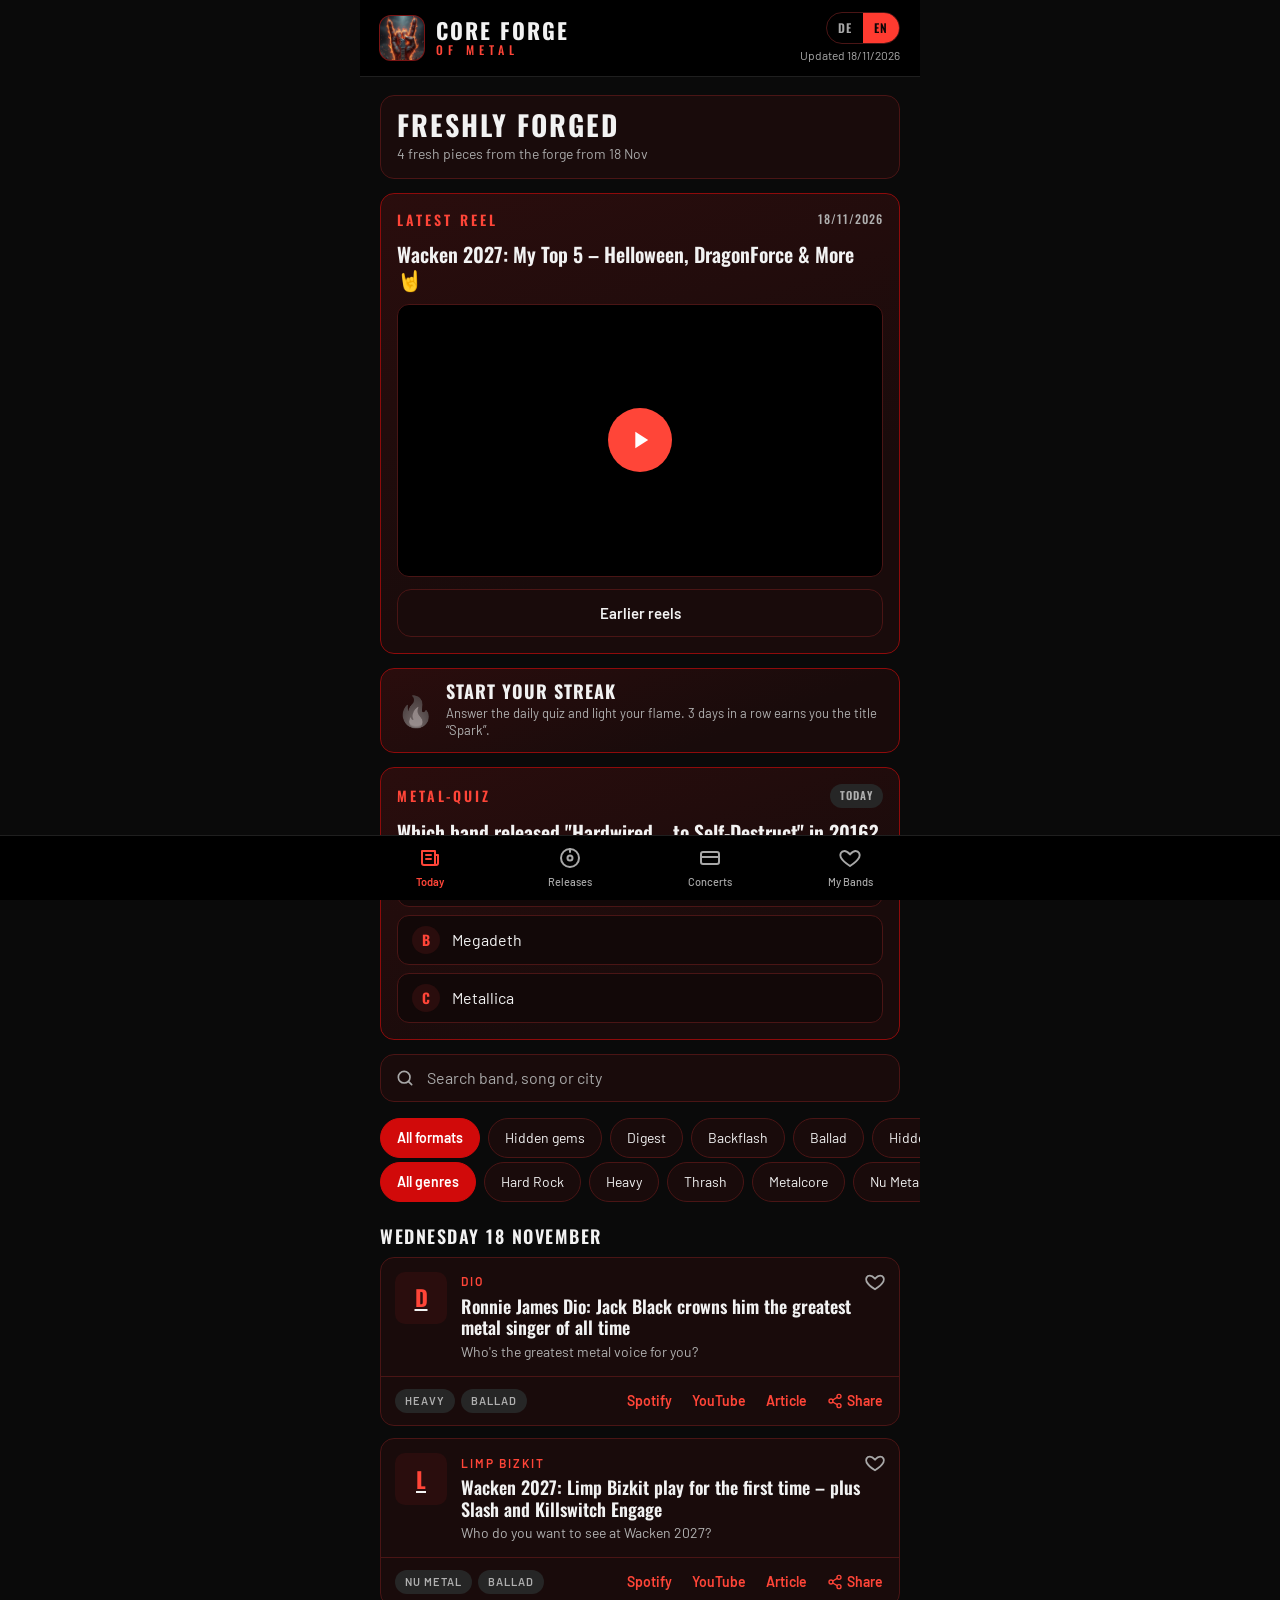
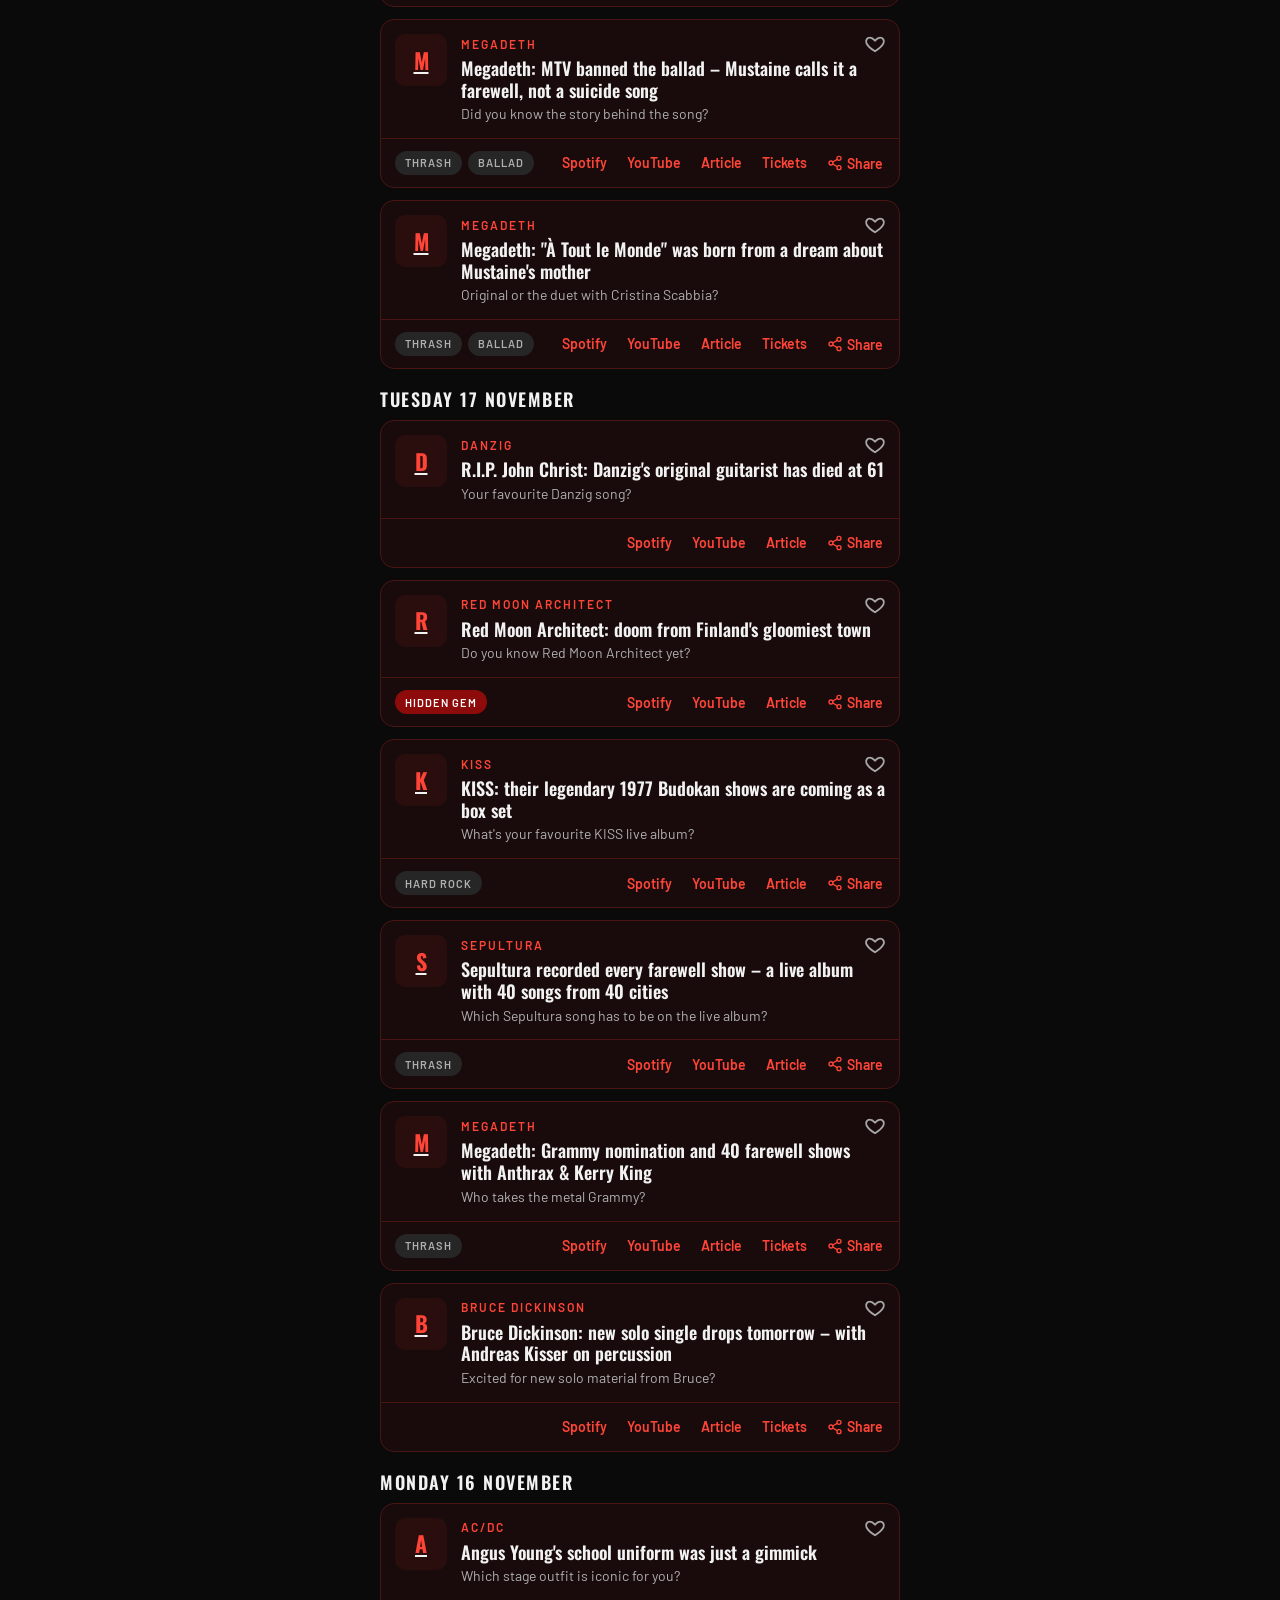
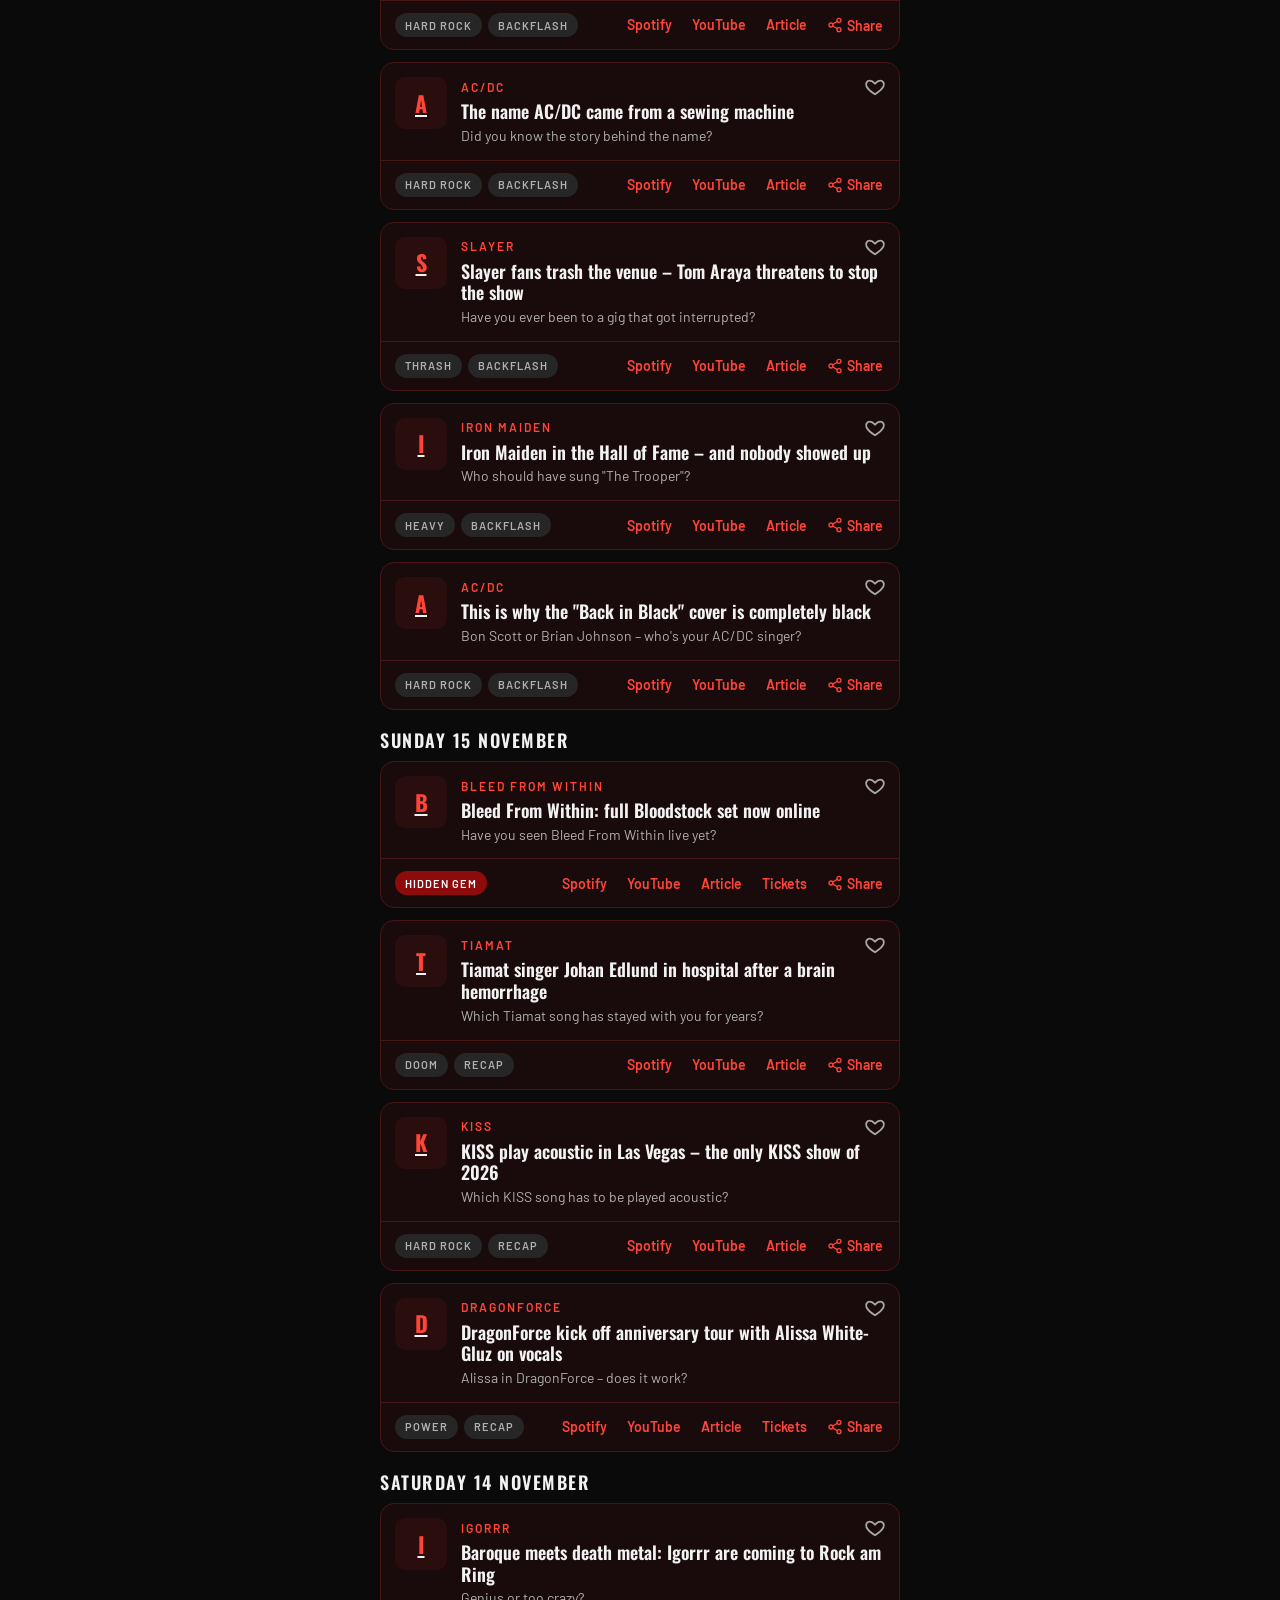
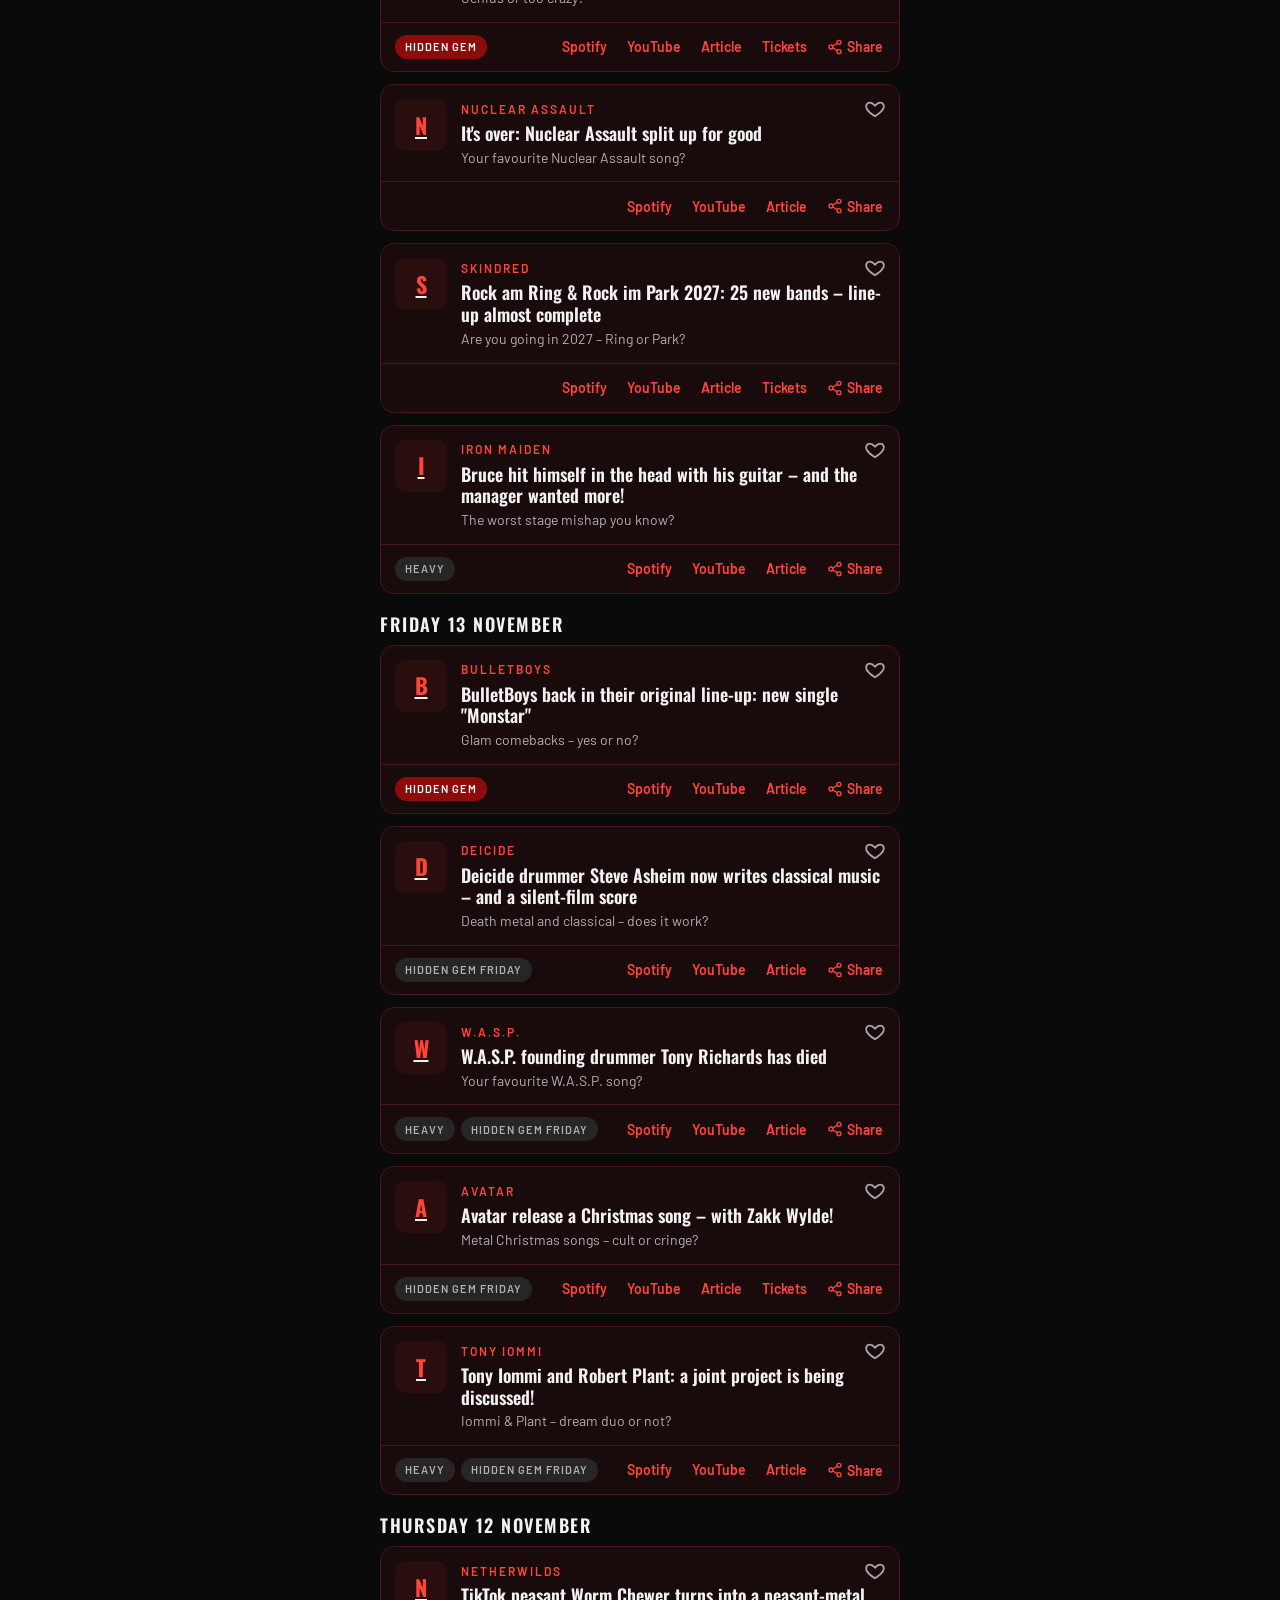
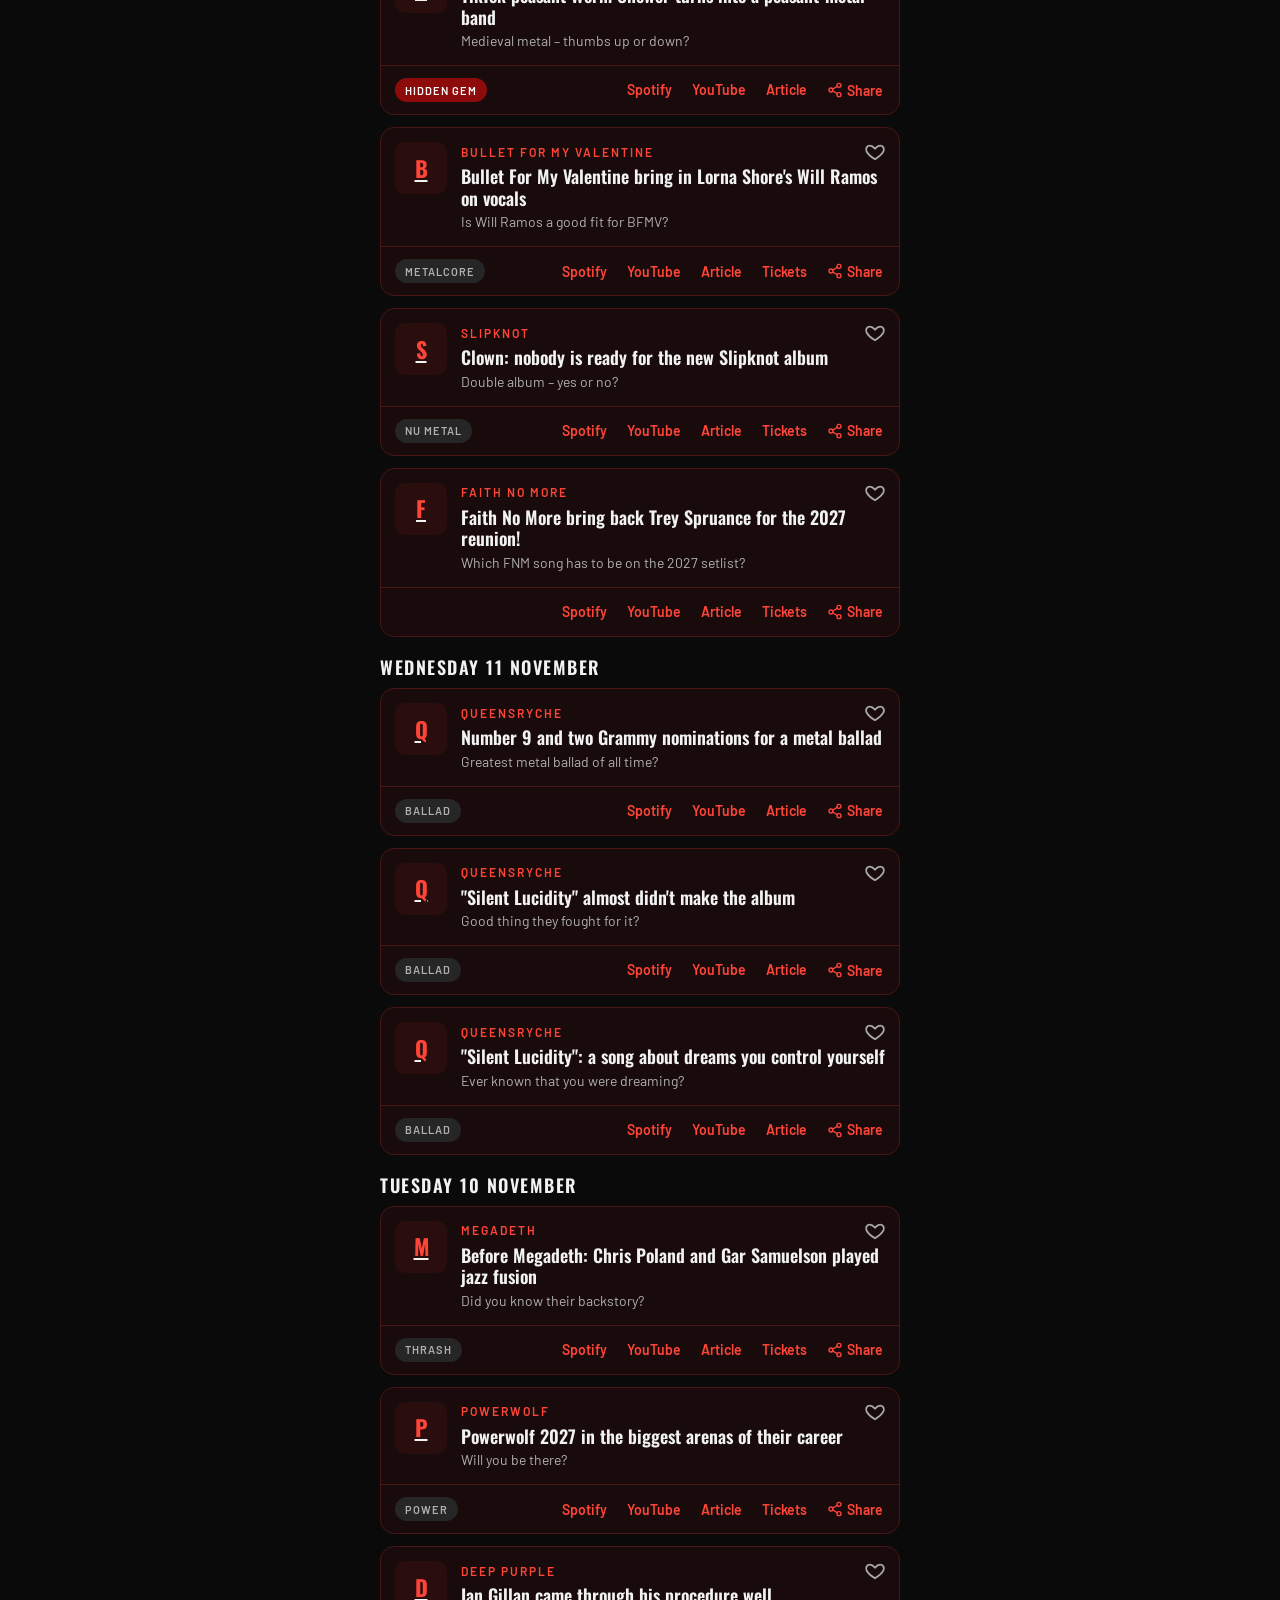
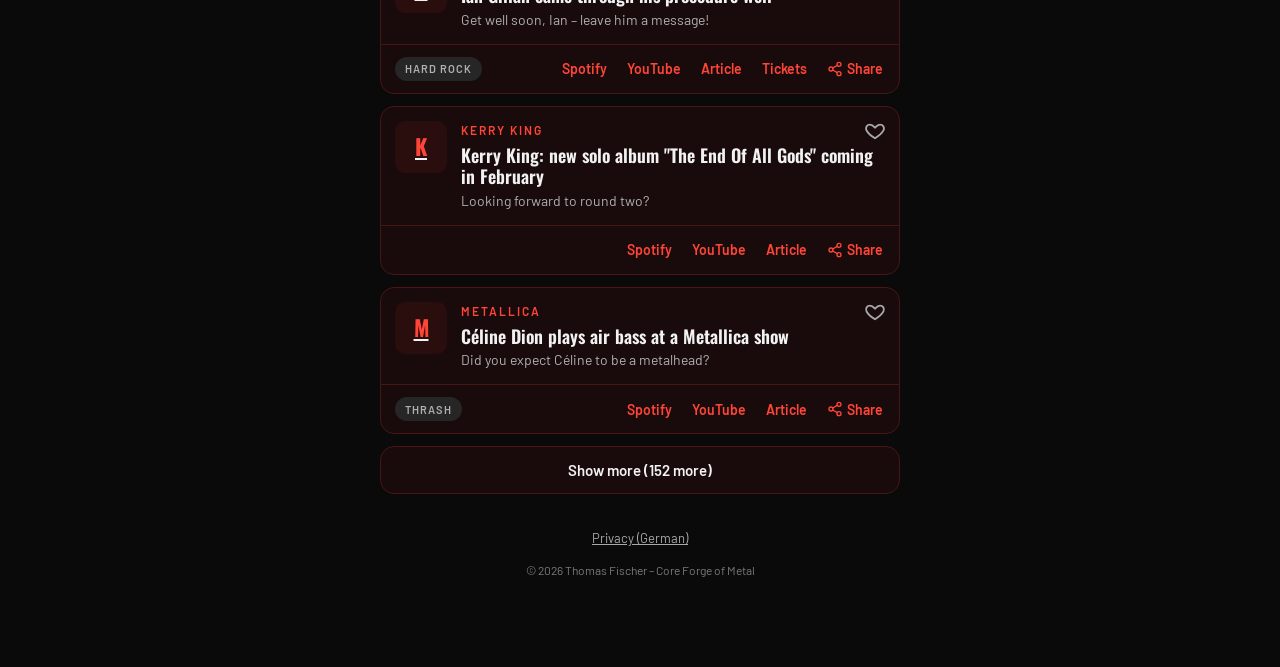
==== commit 3a0b2e9d: "Add files via upload" ====
--- a/index.html
+++ b/index.html
@@ -318,6 +318,18 @@
     if (!code) return '';
     try { return regionNames ? regionNames.of(String(code).toUpperCase()) : code; } catch (e) { return code; }
   }
+  // Regionen für den Konzert-Filter (Ländercodes nach ISO)
+  var REGIONS = [
+    ['eu', T('Europa', 'Europe'), 'DE AT CH GB IE FR NL BE LU ES PT IT SE NO DK FI IS PL CZ SK HU SI HR RS BA ME MK AL GR BG RO MD UA BY LT LV EE MT CY TR'],
+    ['na', T('Nordamerika', 'North America'), 'US CA MX'],
+    ['sa', T('Südamerika', 'South America'), 'BR AR CL CO PE UY PY BO EC VE CR PA GT'],
+    ['as', T('Asien & Ozeanien', 'Asia & Oceania'), 'JP KR CN TW HK SG TH MY ID PH IN AU NZ AE IL']
+  ];
+  function regionOf(code) {
+    var c = String(code || '').toUpperCase();
+    for (var i = 0; i < REGIONS.length; i++) if ((' ' + REGIONS[i][2] + ' ').indexOf(' ' + c + ' ') !== -1) return REGIONS[i][0];
+    return c ? 'other' : '';
+  }
   function groupBy(items, keyFn) {
     var groups = [], idx = {};
     items.forEach(function (it) {
@@ -436,29 +448,29 @@
     var when = d ? d.toLocaleDateString(LOC, { day: 'numeric', month: 'numeric', year: 'numeric' }) : '';
     var box = el('section', { class: 'reel', 'aria-label': T('Reel des Tages', 'Reel of the day') });
     box.appendChild(el('div', { class: 'rk' }, el('span', null, kicker), el('span', { class: 'rd' }, when)));
-    box.appendChild(el('h2', { class: 'rt' }, r.title));
+    box.appendChild(el('h2', { class: 'rt' }, tx(r, 'title')));
     var id = ytId(r.url);
     if (id) {
       var frame = el('div', { class: 'rframe' });
       var img = el('img', { src: 'https://i.ytimg.com/vi/' + id + '/hqdefault.jpg', alt: '', loading: 'lazy' });
       img.addEventListener('error', function () { img.style.display = 'none'; });
-      var btn = el('button', { class: 'rplay', type: 'button', 'aria-label': T('Reel abspielen: ', 'Play reel: ') + r.title,
+      var btn = el('button', { class: 'rplay', type: 'button', 'aria-label': T('Reel abspielen: ', 'Play reel: ') + tx(r, 'title'),
         onclick: function () {
           frame.className = 'rframe play';
           frame.textContent = '';
-          frame.appendChild(el('iframe', { src: 'https://www.youtube-nocookie.com/embed/' + id + '?autoplay=1&rel=0&playsinline=1',
-            title: r.title, allow: 'autoplay; encrypted-media; picture-in-picture; fullscreen', allowfullscreen: true }));
+          frame.appendChild(el('iframe', { src: 'https://www.youtube-nocookie.com/embed/' + id + '?autoplay=1&rel=0&playsinline=1' + (EN ? '&hl=en&cc_lang_pref=en&cc_load_policy=1' : ''),
+            title: tx(r, 'title'), allow: 'autoplay; encrypted-media; picture-in-picture; fullscreen', allowfullscreen: true }));
         } }, el('span', null, svg('<path d="M8 5v14l11-7z" fill="currentColor" stroke="none"/>', 28)));
       frame.appendChild(img); frame.appendChild(btn);
       box.appendChild(frame);
     } else {
-      box.appendChild(link(r.url, T('Reel ansehen', 'Watch reel'), T('Reel ansehen: ', 'Watch reel: ') + r.title));
+      box.appendChild(link(r.url, T('Reel ansehen', 'Watch reel'), T('Reel ansehen: ', 'Watch reel: ') + tx(r, 'title')));
     }
     if (list.length > 1) {
       var more = el('div', { class: 'rmore', hidden: true });
       list.slice(1, 11).forEach(function (x) {
         more.appendChild(el('a', { href: safeUrl(x.url), target: '_blank', rel: 'noopener noreferrer' },
-          el('small', null, (parseDay(x.date) ? parseDay(x.date).toLocaleDateString(LOC, { day: 'numeric', month: 'numeric' }) : '')), x.title));
+          el('small', null, (parseDay(x.date) ? parseDay(x.date).toLocaleDateString(LOC, { day: 'numeric', month: 'numeric' }) : '')), tx(x, 'title')));
       });
       var tog = el('button', { class: 'more', type: 'button', 'aria-expanded': 'false', onclick: function () {
         var open = more.hasAttribute('hidden');
@@ -720,6 +732,7 @@
       else if (f.format && it.format !== f.format) return false;
       if (f.type && it.type !== f.type) return false;
       if (f.scope === 'de' && String(it.country).toUpperCase() !== 'DE') return false;
+      if (f.region && regionOf(it.country) !== f.region) return false;
       if (f.scope === 'monat') {
         var d = parseDay(it.date);
         if (!d || d.getMonth() !== today.getMonth() || d.getFullYear() !== today.getFullYear()) return false;
@@ -736,7 +749,10 @@
       options.map(function (o) {
         var on = (state.f[key] || null) === o[0];
         return el('button', { class: 'chip', type: 'button', 'aria-pressed': on ? 'true' : 'false', onclick: function () {
-          state.f[key] = o[0]; state.limit = PAGE; update();
+          state.f[key] = o[0];
+          if (key === 'region' && o[0] && state.f.scope === 'de') state.f.scope = null;
+          if (key === 'scope' && o[0] === 'de') state.f.region = null;
+          state.limit = PAGE; update();
         } }, o[1]);
       }));
   }
@@ -750,6 +766,13 @@
     chipsHost.textContent = '';
     var rows = [];
     if (state.tab === 'konzerte') rows.push(chipRow(T('Zeitraum und Land', 'Period and country'), [['de', T('Deutschland', 'Germany')], ['monat', T('Dieser Monat', 'This month')], [null, T('Alle Länder', 'All countries')]], 'scope'));
+    if (state.tab === 'konzerte') {
+      var hasReg = {};
+      base.forEach(function (it) { hasReg[regionOf(it.country)] = true; });
+      var ro = [[null, T('Alle Regionen', 'All regions')]];
+      REGIONS.forEach(function (r) { if (hasReg[r[0]]) ro.push([r[0], r[1]]); });
+      if (ro.length > 2) rows.push(chipRow(T('Region', 'Region'), ro, 'region'));
+    }
     if (state.tab === 'neu') rows.push(chipRow(T('Art der Veröffentlichung', 'Release type'), [[null, T('Alle', 'All')], ['album', T('Alben', 'Albums')], ['ep', 'EPs'], ['single', 'Singles']], 'type'));
     if (state.tab === 'news') {
       var present = {};
@@ -985,7 +1008,7 @@
     update();
   }
 
-  function defaults() { return state.tab === 'konzerte' ? { scope: 'de' } : {}; }
+  function defaults() { return state.tab === 'konzerte' ? (LANG === 'en' ? {} : { scope: 'de' }) : {}; }
   function go() {
     state.tab = tabFromHash();
     state.f = defaults(); state.q = ''; state.limit = PAGE;
